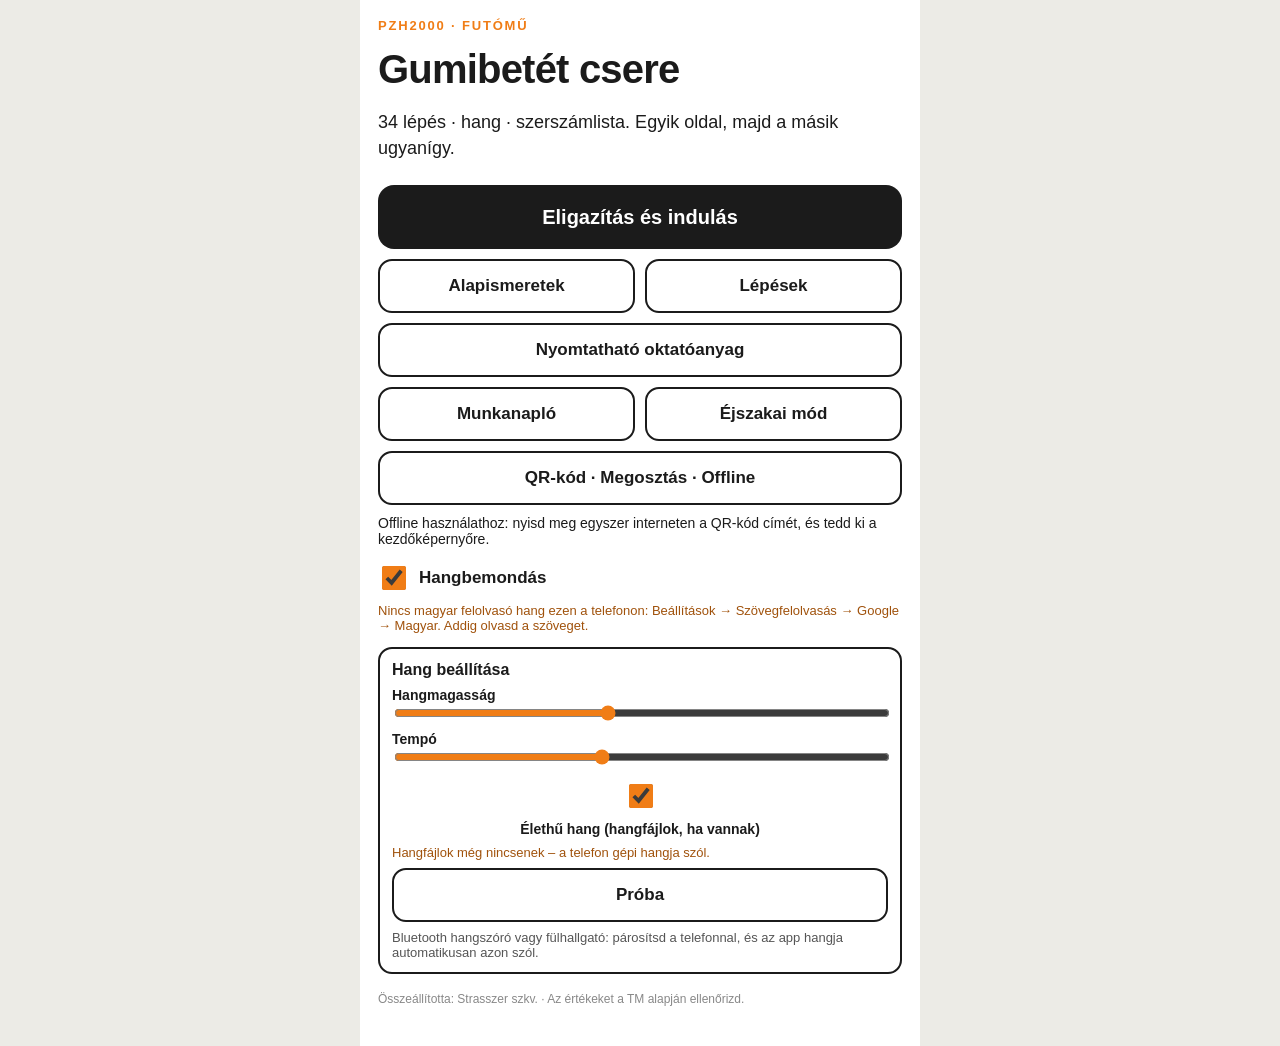
==== index.html @ d6da17c4 "Munkaeszközök: betétszámláló, szerszám-kipipálás, irányjelző, feszességmérő, munkanapló, BT gombok, " ====
<!DOCTYPE html>
<html lang="hu">
<head>
<meta charset="utf-8">
<meta name="viewport" content="width=device-width, initial-scale=1">
<meta name="theme-color" content="#1b1b1b">
<meta name="apple-mobile-web-app-capable" content="yes">
<link rel="manifest" href="manifest.webmanifest">
<link rel="icon" href="icons/icon.svg">
<link rel="apple-touch-icon" href="icons/icon-192.png">
<title>PzH2000 gumibetét csere</title>
<style>
*{box-sizing:border-box}
html,body{margin:0;background:#ecebe6;color:#1b1b1b;font-family:Inter,"Helvetica Neue",Arial,sans-serif;-webkit-tap-highlight-color:transparent}
button{font:inherit;cursor:pointer;color:inherit}
#app{max-width:560px;margin:0 auto;min-height:100vh;background:#fff}
.pic svg{display:block;width:100%;height:auto}
.kick{font-size:13px;font-weight:800;letter-spacing:.14em;text-transform:uppercase;color:#F07D16}
.ht{font-size:40px;line-height:1;font-weight:900;letter-spacing:-.02em;margin:6px 0 10px}
.lead{font-size:18px;line-height:1.45;margin:0 0 14px}
.home,.page{padding:18px 18px 28px;display:flex;flex-direction:column;gap:10px;position:relative}
.hero{background:#f4f3ef;border-radius:20px;padding:8px;margin-bottom:6px}
.cta{min-height:64px;border:0;border-radius:16px;background:#1b1b1b;color:#fff;font-size:20px;font-weight:800}
.sec{min-height:54px;border:2.5px solid #1b1b1b;border-radius:14px;background:#fff;font-size:17px;font-weight:800}
.two{display:grid;grid-template-columns:1fr 1fr;gap:10px}
.chk{display:flex;gap:10px;align-items:center;font-weight:700;font-size:17px;margin-top:6px}.chk input{width:24px;height:24px;accent-color:#F07D16}
.vmsg{font-size:13px;color:#a0520c}.foot{font-size:12px;color:#888;margin-top:8px}
.x{position:absolute;top:14px;right:14px;width:46px;height:46px;border-radius:50%;border:2.5px solid #1b1b1b;background:#fff;font-size:26px;font-weight:900;line-height:1}
.page h2{font-size:22px;font-weight:900;margin:18px 0 4px}
.page p{font-size:17px;line-height:1.45;margin:4px 0}
.card{background:#f4f3ef;border-radius:16px;padding:6px}
.nl{margin:6px 0;padding-left:0;list-style:none;counter-reset:n}.nl li{counter-increment:n;font-size:17px;font-weight:700;padding:5px 0 5px 40px;position:relative}.nl li:before{content:counter(n);position:absolute;left:0;top:2px;width:28px;height:28px;border-radius:50%;background:#F07D16;color:#fff;font-weight:900;display:flex;align-items:center;justify-content:center;border:2px solid #1b1b1b}
.bl{font-size:17px;line-height:1.5;padding-left:20px;margin:4px 0}
.route{position:relative;margin:6px 0 4px}
.route:before{content:"";position:absolute;left:19px;top:20px;bottom:20px;width:4px;background:repeating-linear-gradient(#1b1b1b 0 10px,transparent 10px 18px)}
.stop{display:grid;grid-template-columns:42px 110px 1fr;gap:10px;align-items:center;padding:8px 0;position:relative}
.dot{width:42px;height:42px;border-radius:50%;background:#F07D16;border:3px solid #1b1b1b;color:#fff;font-weight:900;font-size:20px;display:flex;align-items:center;justify-content:center;z-index:1}
.sp{background:#f4f3ef;border-radius:12px;padding:3px}
.st b{display:block;font-size:18px;font-weight:900}.st span{display:block;font-size:14px;line-height:1.3;color:#333}.st em{font-style:normal;font-size:12px;font-weight:800;color:#F07D16}
.warn{display:flex;gap:12px;align-items:flex-start;background:#fff5d6;border:3px solid #1b1b1b;border-radius:14px;padding:12px;font-size:17px;line-height:1.35;margin:8px 0}
.warn i{flex:none;font-style:normal;width:32px;height:28px;background:#FFD21F;clip-path:polygon(50% 0,100% 100%,0 100%);display:flex;align-items:flex-end;justify-content:center;font-weight:900;font-size:18px}
.step{display:flex;flex-direction:column;min-height:100vh}
.tl{display:flex;gap:4px;padding:10px 12px 0;cursor:pointer}
.ph{display:flex;flex-direction:column;align-items:center;gap:2px}
.pf{width:100%;height:10px;border-radius:5px;background:#e3e1da;position:relative;overflow:visible}
.pf i{display:block;height:100%;border-radius:5px;background:#1F8A3B}
.pf b{position:absolute;top:-4px;width:18px;height:18px;margin-left:-9px;border-radius:50%;background:#F07D16;border:3px solid #1b1b1b}
.ph span{font-size:11px;font-weight:800;color:#999}.ph.cur span{color:#F07D16}.ph.ok span{color:#1F8A3B}
.top{display:flex;align-items:center;gap:10px;padding:10px 12px 4px;position:relative}
.top .x{position:static;flex:none}
.no{flex:none;font-size:62px;font-weight:900;line-height:.9;letter-spacing:-.04em;min-width:56px}
.no.ok{color:#1F8A3B}
.tt{flex:1;min-width:0}.tt small{display:block;font-size:12px;font-weight:800;letter-spacing:.12em;text-transform:uppercase;color:#F07D16}.tt h1{margin:2px 0 0;font-size:24px;line-height:1.08;font-weight:900}
.vb{flex:none;width:46px;height:46px;border-radius:50%;border:2.5px solid #1b1b1b;background:#fff;font-size:20px}
.stage{margin:6px 10px;background:#f4f3ef;border-radius:20px;padding:6px}
.stage svg{max-height:52vh}
.tools{display:flex;gap:8px;padding:6px 12px;overflow-x:auto}
.tool{flex:none;width:92px;border:2px solid #1b1b1b;border-radius:12px;padding:4px;text-align:center;background:#fff}
.tool svg{display:block;width:100%;height:auto}.tool span{display:block;font-size:11px;font-weight:800;line-height:1.1;margin-top:2px}
.say{font-size:19px;line-height:1.4;font-weight:600;margin:8px 16px 14px}
.dock{position:sticky;bottom:0;margin-top:auto;display:grid;grid-template-columns:58px 1fr 58px;gap:8px;padding:10px 12px calc(12px + env(safe-area-inset-bottom));background:linear-gradient(rgba(255,255,255,0),#fff 22%)}
.dock .sm{height:64px;border-radius:16px;border:2.5px solid #1b1b1b;background:#fff;font-size:26px;font-weight:900}
.dock .big{height:64px;border:0;border-radius:16px;background:#1b1b1b;color:#fff;font-size:19px;font-weight:900}
.dock .big.is{background:#1F8A3B}
.li{display:flex;gap:12px;align-items:center;padding:12px 4px;border-bottom:1px solid #e3e1da;font-size:17px;font-weight:600;cursor:pointer}
.li b{width:34px;height:34px;flex:none;border-radius:50%;background:#f4f3ef;display:flex;align-items:center;justify-content:center;font-weight:900}
.li em{margin-left:auto;font-style:normal;color:#1F8A3B;font-weight:900;font-size:20px}
.ov{position:fixed;inset:0;display:flex;align-items:center;justify-content:center;background:rgba(255,255,255,.75);z-index:9;pointer-events:none}
.ov svg{width:180px;height:180px;animation:pop .4s ease-out}.ov path{stroke-dasharray:120;stroke-dashoffset:120;animation:dr .35s .12s forwards}
@keyframes pop{0%{transform:scale(.3);opacity:0}70%{transform:scale(1.1);opacity:1}100%{transform:scale(1)}}@keyframes dr{to{stroke-dashoffset:0}}

.stop{grid-template-columns:42px 1fr}
.lv{font-size:22px;line-height:1.45;font-weight:600;margin:14px 16px}
.tools{display:flex;flex-wrap:wrap;gap:8px;align-items:center;padding:4px 16px;font-size:16px}
.tools span{border:2px solid #1b1b1b;border-radius:20px;padding:5px 12px;font-weight:800;font-size:15px}
.warn{margin:10px 16px}

.step{height:100vh;height:100dvh;min-height:0;overflow:hidden}
.lvw{flex:1;min-height:0;overflow:hidden;padding:6px 18px 4px;display:flex;align-items:flex-start}
.lv{margin:0;font-size:30px;line-height:1.32;font-weight:700;letter-spacing:-.01em}
.lv span{transition:background .2s,color .2s;border-radius:6px;padding:0 2px}
.lv span.on{background:#FFE08A;color:#000;box-shadow:0 0 0 3px #FFE08A}
.lv span.past{color:#8a8a8a}
.step .warn{margin:6px 16px;font-size:15px;padding:8px 10px}
.step .tools{padding:4px 16px 2px}
.dock{position:static;background:#fff}

.vp{display:flex;flex-direction:column;gap:8px;border:2px solid #1b1b1b;border-radius:14px;padding:12px;margin-top:4px}.vp b{font-size:16px}.vp select{font:inherit;font-size:16px;padding:8px;border-radius:10px;border:2px solid #1b1b1b}.vp label{display:flex;flex-direction:column;font-size:14px;font-weight:700}.vp input[type=range]{width:100%;accent-color:#F07D16}

.pr{padding:18px 20px 30px;font-size:15px;line-height:1.45}
.pbar{display:grid;grid-template-columns:auto 1fr;gap:10px;margin-bottom:14px}.pbar .dl{grid-column:1/-1;display:flex;align-items:center;justify-content:center;text-decoration:none;color:#1b1b1b}.pbar .sec{padding:0 16px}
.ph1 h1{font-size:32px;font-weight:900;margin:4px 0}.ph1 p{color:#555;margin:0 0 6px}
.pr h2{font-size:20px;font-weight:900;border-bottom:3px solid #1b1b1b;padding-bottom:3px;margin:20px 0 8px}
.pr h3{font-size:16px;margin:0 0 2px}
.pr table{width:100%;border-collapse:collapse}.pr table{break-inside:avoid}.pr td,.pr th{border:1px solid #999;padding:5px 8px;text-align:left;vertical-align:top}.pr th{background:#f0efea}
.ps{display:grid;grid-template-columns:34px 1fr;gap:10px;padding:8px 0;border-bottom:1px solid #ddd;break-inside:avoid}
.pn{width:30px;height:30px;border-radius:50%;background:#1b1b1b;color:#fff;font-weight:900;display:flex;align-items:center;justify-content:center}
.ps p{margin:2px 0}.pt{font-size:14px}.pw{font-weight:700;color:#a0350c}.cb{font-size:13px;color:#555}
.sig td:first-child{width:45%;font-weight:700}.sig td{height:30px}
@media print{
 @page{size:A4;margin:14mm 12mm}
 html,body{background:#fff}#app{max-width:none}.noprint,.ov{display:none!important}
 .pr{padding:0;font-size:11pt}.ph1 h1{font-size:22pt}.pr h2{font-size:14pt;break-after:avoid}.phs{break-before:auto}
 .pn{-webkit-print-color-adjust:exact;print-color-adjust:exact}.pr th{-webkit-print-color-adjust:exact;print-color-adjust:exact}
}

.qrbox{width:min(78vw,320px);margin:6px auto;border:3px solid #1b1b1b;border-radius:18px;padding:10px;background:#fff}.qrbox svg{display:block;width:100%;height:auto}
.url{text-align:center;font-size:13px;color:#555;word-break:break-all;margin:0 0 8px}
.dl{display:flex;align-items:center;justify-content:center;text-decoration:none;color:#1b1b1b}
.hint{font-size:13px;color:#555;margin:0}.ost{font-size:14px}

.wg{margin:4px 14px 6px;border:2.5px solid #1b1b1b;border-radius:16px;padding:8px 10px;background:#fff}
.cl{display:flex;justify-content:space-between;align-items:center;gap:8px;font-size:15px}.cl span{font-size:15px;font-weight:800}.cl em{font-style:normal;font-size:30px;font-weight:900}
.cbar{height:10px;border-radius:5px;background:#e3e1da;margin:6px 0;overflow:hidden}.cbar i{display:block;height:100%;background:#1F8A3B;transition:width .2s}
.cbt{display:grid;grid-template-columns:70px 1fr;gap:8px}.cbt .sm{height:64px;border-radius:14px;border:2.5px solid #1b1b1b;background:#fff;font-size:20px;font-weight:900}
.plus{height:64px;border:0;border-radius:14px;background:#F07D16;color:#fff;font-size:30px;font-weight:900}.plus:active{transform:scale(.97)}
.mm{display:grid;grid-template-columns:repeat(7,1fr);gap:5px;margin-top:6px}.mm button{height:50px;border-radius:12px;border:2.5px solid #1b1b1b;background:#fff;font-size:20px;font-weight:900}.mm button.on{background:#1b1b1b;color:#fff}
.mr{margin-top:6px;font-size:17px;font-weight:900}.good{color:#1F8A3B}.bad{color:#D62A1E}
.tch{display:flex;flex-wrap:wrap;gap:6px;margin-top:6px;max-height:34vh;overflow:auto}.tch button{border:2px solid #1b1b1b;border-radius:18px;background:#fff;padding:6px 10px;font-size:14px;font-weight:800;text-align:left}.tch button.on{background:#1F8A3B;color:#fff;border-color:#1F8A3B}.tch small{font-weight:600;opacity:.75}
.dir .arrow{font-size:24px;font-weight:800;margin-top:4px}.dir .arrow b{font-size:30px;color:#F07D16}
.chip{border:2px solid #1b1b1b;border-radius:16px;background:#fff;padding:4px 10px;font-size:13px;font-weight:800}
.lg{border:2px solid #e3e1da;border-radius:12px;padding:10px;font-size:15px;line-height:1.45;margin:4px 0}
html.night body,html.night #app,html.night .dock{background:#0e0e0e;color:#f2f2f2}
html.night .sec,html.night .x,html.night .vb,html.night .dock .sm,html.night .wg,html.night .chip,html.night .tool,html.night .tch button,html.night .mm button,html.night .cbt .sm,html.night .qrbox{background:#1c1c1c;color:#f2f2f2;border-color:#f2f2f2}
html.night .cta,html.night .dock .big{background:#F07D16;color:#000}
html.night .warn{background:#2a2200;border-color:#FFD21F;color:#fff}
html.night .lv span.on{background:#F07D16;color:#000;box-shadow:0 0 0 3px #F07D16}html.night .lv span.past{color:#777}
html.night .mm button.on{background:#F07D16;color:#000}html.night .pf{background:#333}html.night .li b{background:#222}
html.night .dock{background:linear-gradient(rgba(14,14,14,0),#0e0e0e 22%)}
</style>
</head>
<body>
<div id="app"></div>
<script>
// ===== IZOMETRIKUS RAJZMOTOR =====
const INK='#1b1b1b',OR='#F07D16',RD='#D62A1E',GN='#1F8A3B',BL='#1F6FD1';
const PAL={
 steel:['#eef0f2','#cfd3d8','#b3b8bf'],
 dsteel:['#c4c8ce','#a3a8b0','#888e97'],
 rub:['#4d4d4d','#333','#262626'],
 olive:['#a7b07a','#878f5c','#6c7448'],
 hull:['#dfe2d6','#c4c8b6','#a9ae99'],
 hl:['#ffc27a','#f59a3c','#dc7a17'],
 wood:['#e3c08a','#cfa465','#b88c4f'],
 mud:['#9c8463','#7e6a4d','#66563e'],
 conc:['#f2f1ec','#dddbd2','#c8c5b9'],
 grn:['#8fd19e','#4fb36b','#2f8a4a'],
 red:['#ff9a92','#e5483c','#bf2d22']
};
let OX=0,OY=0,SC=1;
const pj=(x,y,z)=>[OX+(x-y)*0.866*SC,OY+((x+y)*0.5-z)*SC];
const f1=n=>Math.round(n*10)/10;
const pts=a=>a.map(p=>f1(p[0])+','+f1(p[1])).join(' ');
const poly=(a,fill,sw=2,st=INK,extra='')=>`<polygon points="${pts(a)}" fill="${fill}" stroke="${st}" stroke-width="${sw}" stroke-linejoin="round" ${extra}/>`;
const poly3=(a,fill,sw=2,extra='')=>poly(a.map(p=>pj(...p)),fill,sw,INK,extra);
const line3=(a,sw=2,c=INK,extra='')=>`<polyline points="${pts(a.map(p=>pj(...p)))}" fill="none" stroke="${c}" stroke-width="${sw}" stroke-linecap="round" stroke-linejoin="round" ${extra}/>`;
function box(x,y,z,w,d,h,pal='steel',sw=2){const c=PAL[pal]||pal;
 return poly3([[x+w,y,z],[x+w,y+d,z],[x+w,y+d,z+h],[x+w,y,z+h]],c[2],sw)+
  poly3([[x,y+d,z],[x+w,y+d,z],[x+w,y+d,z+h],[x,y+d,z+h]],c[1],sw)+
  poly3([[x,y,z+h],[x+w,y,z+h],[x+w,y+d,z+h],[x,y+d,z+h]],c[0],sw);}
function hull2(P){P=P.slice().sort((a,b)=>a[0]-b[0]||a[1]-b[1]);const cr=(o,a,b)=>(a[0]-o[0])*(b[1]-o[1])-(a[1]-o[1])*(b[0]-o[0]);const lo=[],up=[];
 for(const p of P){while(lo.length>=2&&cr(lo[lo.length-2],lo[lo.length-1],p)<=0)lo.pop();lo.push(p)}
 for(const p of P.reverse()){while(up.length>=2&&cr(up[up.length-2],up[up.length-1],p)<=0)up.pop();up.push(p)}
 return lo.slice(0,-1).concat(up.slice(0,-1));}
// henger: tengely 'x'|'y'|'z', c = alap középpont, len a tengely mentén (+ irány a látható vég)
function ring(ax,c,r,n,off=0){const o=[];for(let k=0;k<n;k++){const a=k*2*Math.PI/n+off,u=r*Math.cos(a),v=r*Math.sin(a);
 o.push(ax==='x'?[c[0],c[1]+u,c[2]+v]:ax==='y'?[c[0]+u,c[1],c[2]+v]:[c[0]+u,c[1]+v,c[2]])}return o;}
function cyl(ax,c,r,len,pal='steel',n=28,sw=2,off=0){const col=PAL[pal]||pal;const e=ax==='x'?[c[0]+len,c[1],c[2]]:ax==='y'?[c[0],c[1]+len,c[2]]:[c[0],c[1],c[2]+len];
 const a=ring(ax,c,r,n,off),b=ring(ax,e,r,n,off);const side=hull2(a.concat(b).map(p=>pj(...p)));
 return poly(side,col[1],sw)+poly3(b,col[0],sw);}
const hex=(ax,c,r,len,pal='dsteel')=>cyl(ax,c,r,len,pal,6,2,Math.PI/6);
// ív nyíl tetszőleges síkban (forgásirány)
function arc3(ax,c,r,a0,a1,col=OR,sw=5){const P=[];const n=24;for(let k=0;k<=n;k++){const a=a0+(a1-a0)*k/n,u=r*Math.cos(a),v=r*Math.sin(a);
 P.push(ax==='x'?[c[0],c[1]+u,c[2]+v]:ax==='y'?[c[0]+u,c[1],c[2]+v]:[c[0]+u,c[1]+v,c[2]])}
 const s=P.map(p=>pj(...p));return `<polyline points="${pts(s)}" fill="none" stroke="#fff" stroke-width="${sw+5}" stroke-linecap="round"/><polyline points="${pts(s)}" fill="none" stroke="${col}" stroke-width="${sw}" stroke-linecap="round" marker-end="url(#m_${col.slice(1)})"/>`;}
function arr3(a,b,col=OR,sw=6){const A=pj(...a),B=pj(...b);return `<line x1="${f1(A[0])}" y1="${f1(A[1])}" x2="${f1(B[0])}" y2="${f1(B[1])}" stroke="#fff" stroke-width="${sw+5}" stroke-linecap="round"/><line x1="${f1(A[0])}" y1="${f1(A[1])}" x2="${f1(B[0])}" y2="${f1(B[1])}" stroke="${col}" stroke-width="${sw}" stroke-linecap="round" marker-end="url(#m_${col.slice(1)})"/>`;}
// 2D segédek
const L2=(d,w=2.5,c=INK)=>`<path d="${d}" fill="none" stroke="${c}" stroke-width="${w}" stroke-linecap="round" stroke-linejoin="round"/>`;
const R2=(x,y,w,h,f='#fff',rx=4,sw=2.5)=>`<rect x="${x}" y="${y}" width="${w}" height="${h}" rx="${rx}" fill="${f}" stroke="${INK}" stroke-width="${sw}"/>`;
const C2=(x,y,r,f='#fff',sw=2.5)=>`<circle cx="${x}" cy="${y}" r="${r}" fill="${f}" stroke="${INK}" stroke-width="${sw}"/>`;
const TX=(x,y,t,s=15,a='middle',c=INK,w=800)=>`<text x="${x}" y="${y}" font-size="${s}" font-weight="${w}" text-anchor="${a}" fill="${c}" font-family="Inter,Helvetica Neue,Arial,sans-serif" paint-order="stroke" stroke="#fff" stroke-width="4" stroke-linejoin="round">${t}</text>`;
const A2=(x1,y1,x2,y2,col=OR,sw=6)=>`<line x1="${x1}" y1="${y1}" x2="${x2}" y2="${y2}" stroke="#fff" stroke-width="${sw+5}" stroke-linecap="round"/><line x1="${x1}" y1="${y1}" x2="${x2}" y2="${y2}" stroke="${col}" stroke-width="${sw}" stroke-linecap="round" marker-end="url(#m_${col.slice(1)})"/>`;
const G2=(tr,s)=>`<g transform="${tr}">${s}</g>`;
const tagN=(x,y,n,col=INK)=>C2(x,y,15,col,2)+`<text x="${x}" y="${y+6}" font-size="17" font-weight="900" text-anchor="middle" fill="#fff" font-family="Arial">${n}</text>`;
const callout=(x,y,tx,ty,t,s=14)=>L2(`M${x} ${y} L${tx} ${ty}`,1.6)+C2(x,y,3.5,INK,0)+TX(tx,ty+(ty<y?-6:16),t,s);
const OK2=(x,y,r=20)=>C2(x,y,r,GN,2.5)+L2(`M${x-r*.45} ${y} L${x-r*.1} ${y+r*.38} L${x+r*.5} ${y-r*.35}`,r/4.5,'#fff');
const NO2=(x,y,r=22)=>C2(x,y,r,RD,2.5)+L2(`M${x-r*.4} ${y-r*.4} L${x+r*.4} ${y+r*.4} M${x+r*.4} ${y-r*.4} L${x-r*.4} ${y+r*.4}`,r/4.5,'#fff');
const WARN2=(x,y,s=1)=>G2(`translate(${x} ${y}) scale(${s})`,`<path d="M0 -24 L24 18 L-24 18 Z" fill="#FFD21F" stroke="${INK}" stroke-width="3" stroke-linejoin="round"/><text x="0" y="13" font-size="24" font-weight="900" text-anchor="middle" font-family="Arial">!</text>`);
const ZONE=(cx,cy,rx,ry)=>`<ellipse cx="${cx}" cy="${cy}" rx="${rx}" ry="${ry}" fill="rgba(214,42,30,.10)" stroke="${RD}" stroke-width="2.5" stroke-dasharray="9 6"/>`;
const groundIso=(x0,y0,x1,y1,pal='conc')=>poly3([[x0,y0,0],[x1,y0,0],[x1,y1,0],[x0,y1,0]],PAL[pal][0],1.5);
const DEFS=`<defs>${[OR,RD,GN,BL,INK].map(c=>`<marker id="m_${c.slice(1)}" viewBox="0 0 10 10" refX="5" refY="5" markerWidth="3.2" markerHeight="3.2" orient="auto"><path d="M0 0 L10 5 L0 10 Z" fill="${c}"/></marker>`).join('')}</defs>`;
const SVG=(inner,vb='0 0 400 300')=>`<svg viewBox="${vb}" xmlns="http://www.w3.org/2000/svg">${DEFS}${inner}</svg>`;
function cam(ox,oy,sc=1){OX=ox;OY=oy;SC=sc;}

// ===== EMBER (egyszerű, barátságos figura, narancs kesztyű) =====
function man(x,y,s=1,pose='stand',flip=false){
 const P={stand:{b:[0,0],h:[0,-58],a:[[-14,-6],[14,-6]],f:[[-8,38],[8,38]]},
 signal:{b:[0,0],h:[0,-58],a:[[-30,-62],[30,-62]],f:[[-8,38],[8,38]]},
 point:{b:[0,0],h:[0,-58],a:[[-14,-6],[40,-36]],f:[[-8,38],[8,38]]},
 lift:{b:[6,8],h:[18,-40],a:[[26,22],[34,18]],f:[[-6,38],[20,38]],bend:1},
 push:{b:[4,0],h:[8,-56],a:[[40,-24],[40,-14]],f:[[-14,38],[12,38]]},
 hammer:{b:[0,0],h:[0,-58],a:[[22,-74],[18,-66]],f:[[-10,38],[10,38]]},
 hold:{b:[6,10],h:[14,-38],a:[[36,8],[30,16]],f:[[-6,38],[18,38]],bend:1},
 kneel:{b:[0,14],h:[6,-36],a:[[30,12],[26,18]],f:[[-14,38],[20,38]],bend:1}}[pose];
 const W='#ffffff',UN='#6f7a4a';
 const limb=(a,b,w,c)=>`<path d="M${a[0]} ${a[1]} L${b[0]} ${b[1]}" stroke="${INK}" stroke-width="${w+5}" stroke-linecap="round"/><path d="M${a[0]} ${a[1]} L${b[0]} ${b[1]}" stroke="${c}" stroke-width="${w}" stroke-linecap="round"/>`;
 const hip=[P.b[0],P.b[1]+4],sh=[ (P.h[0]+P.b[0])/2+(P.bend?6:0), P.h[1]+20];
 let g=P.f.map(f=>limb(hip,f,12,'#55603a')).join('')+P.f.map(f=>`<ellipse cx="${f[0]+3}" cy="${f[1]+3}" rx="9" ry="5" fill="${INK}"/>`).join('');
 g+=`<path d="M${sh[0]-15} ${sh[1]-4} Q${sh[0]} ${sh[1]-12} ${sh[0]+15} ${sh[1]-4} L${hip[0]+13} ${hip[1]} L${hip[0]-13} ${hip[1]} Z" fill="${UN}" stroke="${INK}" stroke-width="2.5" stroke-linejoin="round"/>`;
 g+=P.a.map(a=>limb(sh,a,9,UN)).join('');
 g+=`<circle cx="${P.h[0]}" cy="${P.h[1]}" r="13" fill="${W}" stroke="${INK}" stroke-width="2.5"/>`;
 g+=P.a.map(a=>`<circle cx="${a[0]}" cy="${a[1]}" r="7.5" fill="${OR}" stroke="${INK}" stroke-width="2.5"/>`).join('');
 return G2(`translate(${x} ${y}) scale(${flip?-s:s} ${s})`,g);
}

// ===== SZERSZÁMOK (2D ikon, tiszta vonal) =====
const TOOL={
 kesztyu:['Kesztyű',()=>`<path d="M-20 26 L-22 -6 Q-22 -12 -16 -12 L-16 -34 Q-16 -40 -11 -40 Q-6 -40 -6 -34 L-6 -42 Q-6 -48 -1 -48 Q4 -48 4 -42 L4 -38 Q4 -44 9 -44 Q14 -44 14 -38 L14 -30 Q14 -36 19 -36 Q24 -36 24 -30 L24 6 Q24 18 14 26 Z" fill="${OR}" stroke="${INK}" stroke-width="3" stroke-linejoin="round"/>`+R2(-22,22,40,14,'#d76510',3,3)],
 nagyk:['Nagy kalapács',()=>R2(-40,-4,62,9,'#d9b27c',4)+`<path d="M18 -18 L42 -18 L46 -12 L46 12 L42 18 L18 18 Z" fill="#9aa0a8" stroke="${INK}" stroke-width="3" stroke-linejoin="round"/>`],
 kisk:['Kis kalapács',()=>R2(-36,-3,54,7,'#d9b27c',3)+`<path d="M16 -11 L34 -11 L38 -6 L38 6 L34 11 L16 11 Z" fill="#9aa0a8" stroke="${INK}" stroke-width="3"/>`],
 csavarhuzo:['Csavarhúzó',()=>R2(-46,-8,32,16,'#2c2c2c',7)+R2(-40,-3,20,6,'#4fb36b',2,1.5)+L2('M-14 0 L34 0',5)+`<path d="M34 -3 L44 -2 L44 2 L34 3 Z" fill="#ccc" stroke="${INK}" stroke-width="2"/>`],
 beuto:['Beütőtüske',()=>`<path d="M-44 -7 L10 -7 L10 -4 L24 -4 L46 0 L24 4 L10 4 L10 7 L-44 7 Z" fill="#c4c8ce" stroke="${INK}" stroke-width="3" stroke-linejoin="round"/>`],
 pajszer:['Pajszer',()=>`<path d="M-44 4 L34 4 Q44 4 46 -8" fill="none" stroke="${INK}" stroke-width="11" stroke-linecap="round"/><path d="M-44 4 L34 4 Q44 4 46 -8" fill="none" stroke="#7d5a45" stroke-width="6" stroke-linecap="round"/>`],
 nyomatek:['Nyomatékkulcs',()=>C2(-36,0,12,'#b3b8bf')+R2(-26,-6,46,12,'#e3e5e8',6)+R2(20,-8,26,16,'#2c2c2c',6)+R2(-6,-4,12,8,'#4fb36b',1,1.5)+TX(4,26,'550 Nm',12)],
 racsnis:['Racsnis 32',()=>C2(-34,0,13,'#b3b8bf')+R2(-22,-6,66,12,'#e3e5e8',6)+TX(-34,28,'32',12)],
 osszehuzo:['Összehúzó',()=>`<path d="M-44 -10 A10 10 0 1 0 -44 10" fill="none" stroke="${INK}" stroke-width="5"/><path d="M44 -10 A10 10 0 1 1 44 10" fill="none" stroke="${INK}" stroke-width="5"/>`+R2(-40,-7,80,14,'#a7b07a',3)+L2('M-30 0 '+[...Array(12)].map((_,k)=>`L${-27+k*5} ${k%2?-4:4}`).join(' '),1.5)],
 porszivo:['Porszívó',()=>R2(-26,-26,40,50,'#a7b07a',12)+C2(-16,28,5)+C2(4,28,5)+L2('M14 -6 C34 -6 30 24 46 24',6)],
 kompresszor:['Kompresszor',()=>R2(-40,-4,70,26,'#a7b07a',13)+R2(-20,-26,32,22,'#555',3)+C2(-28,26,6)+L2('M30 6 C40 6 40 -14 48 -14',3,BL)],
 feszito:['Láncfeszítő',()=>R2(-44,-5,72,10,'#6f7a4a',5)+C2(34,0,13,'#c4c8ce')+`<polygon points="${[0,1,2,3,4,5].map(k=>`${34+7*Math.cos(k*Math.PI/3)},${7*Math.sin(k*Math.PI/3)}`).join(' ')}" fill="#fff" stroke="${INK}" stroke-width="2"/>`],
 kupak:['Kupaklazító',()=>R2(-40,-5,56,10,'#6f7a4a',5)+C2(26,0,14,'#c4c8ce')+C2(26,0,7,'#fff',2)],
 ek:['Fa ék',()=>`<path d="M-40 18 L40 18 L40 -14 Z" fill="#e3c08a" stroke="${INK}" stroke-width="3" stroke-linejoin="round"/>`],
 madzag:['Madzag + C-kapocs',()=>L2('M-40 -10 L40 -10',3,BL)+L2('M-40 -10 l0 18 l8 0 l0 10 l-12 0',4)+L2('M40 -10 l0 18 l-8 0 l0 10 l12 0',4)],
 idomszer:['Idomszer 6/8',()=>`<path d="M-40 -16 L-24 -16 L-24 -10 L-14 -10 L-14 -16 L14 -16 L14 -8 L24 -8 L24 -16 L40 -16 L40 16 L-40 16 Z" fill="#e3e5e8" stroke="${INK}" stroke-width="3"/>`+TX(-19,10,'6',12)+TX(19,10,'8',12)],
 drotkefe:['Drótkefe',()=>R2(-40,-14,72,12,'#d9b27c',5)+[...Array(11)].map((_,k)=>L2(`M${-34+k*6} -2 l0 12`,1.6,'#666')).join('')],
 benzin:['Benzin / hígító',()=>R2(-18,-24,36,46,'#e5483c',5)+R2(-6,-32,12,8,'#555',2)+TX(0,6,'B',16,'middle','#fff')]
};
const toolSVG=k=>`<svg viewBox="-55 -50 110 90" xmlns="http://www.w3.org/2000/svg">${TOOL[k][1]()}</svg>`;

// ===== ALKATRÉSZEK IZOMETRIKUSAN =====
// lánctag: szélesség x irányban (W), haladási irány y; z felfelé. pads: 'ok' | 'none' | 'old' | 'hl' | 'lift'
const W=150,PIT=50;
function link(x,y,z,o={}){const p=o.pads||'ok';let g='';
 const pin=(yy)=>cyl('x',[x-8,yy,z+8],6.5,W+16,'dsteel',18);
 g+=pin(y);
 g+=box(x,y-2,z,W,34,16,o.body||'steel');
 g+=poly3([[x+8,y+4,z+16],[x+W-8,y+4,z+16],[x+W-8,y+28,z+16],[x+8,y+28,z+16]],'#b9bdc4',1.2);
 const pad=(px,pal,lift=0)=>box(px,y+2,z+16+lift,58,28,12,pal);
 const nest=(px,muddy)=>poly3([[px,y+2,z+16],[px+58,y+2,z+16],[px+58,y+30,z+16],[px,y+30,z+16]],muddy?PAL.mud[1]:'#7d8188',1.5)+(muddy?[[12,8],[30,18],[44,10]].map(([a,b])=>poly3([[px+a,y+b,z+16.5],[px+a+8,y+b,z+16.5],[px+a+8,y+b+5,z+16.5],[px+a,y+b+5,z+16.5]],PAL.mud[2],1)).join(''):'')+line3([[px+8,y+15,z+16],[px+50,y+15,z+16]],1.2,'#555');
 const L=p==='none'||p==='mud'?nest(x+8,p==='mud'):pad(x+8,p==='old'?'rub':p==='hl'?'hl':'rub');
 const Rr=p==='none'||p==='mud'?nest(x+W-66,p==='mud'):pad(x+W-66,p==='hl'?'hl':'rub',p==='lift'?18:0);
 g+=L+Rr;
 g+=pin(y+PIT-16);
 return g;}
function endConn(x,y,z,pal='steel'){ // szélső összekötő a +x oldalon, y..y+PIT között
 return box(x,y-12,z-2,14,PIT+8,20,pal)+cyl('x',[x+14,y+(PIT-16)/2,z+8],7,5,'dsteel',6,2,Math.PI/6);}
function centerConn(x,y,z,pal='steel'){return box(x-12,y-10,z+14,24,PIT+4,10,pal)+hex('z',[x,y+(PIT-16)/2,z+24],8,8);}
function trackPiece(n,o={}){ // n tag sorban, y irányban
 let g='';for(let k=0;k<n;k++){const yy=k*PIT;g+=link(0,yy,0,{pads:(o.pads&&o.pads[k])||o.pad||'ok',body:o.body});
  if(k<n-1&&o.conn!==false){g+=centerConn(W/2,yy+PIT-16+0,0,o.hlC===k?'hl':'steel');}}
 if(o.endR!==false)for(let k=0;k<n-1;k++)g+=endConn(W+8,k*PIT+PIT-16-8,0,o.hlE===k?'hl':'steel');
 return g;}

// ===== JÁRMŰ IZOMETRIKUSAN (x = haladási irány előre) =====
function trackSide(y0,near){let g='';const L0=-20,L1=380;
 g+=box(L0,y0,4,L1-L0,40,52,'rub');
 if(near){for(let k=0;k<7;k++)g+=cyl('y',[30+k*44,y0+40,34],21,6,'dsteel',22)+cyl('y',[30+k*44,y0+46,34],7,2,'steel',12);
  g+=cyl('y',[-6,y0+40,40],20,6,'dsteel',22)+cyl('y',[362,y0+40,44],22,6,'olive',12);
  for(let k=0;k<26;k++){const xx=L0+8+k*15;g+=line3([[xx,y0+40,4],[xx,y0+40,10]],1.3,'#888')}}
 return g;}
function vehicle(o={}){let g='';
 g+=trackSide(-40,false);
 g+=box(-10,0,30,370,150,40,'hull');
 g+=poly3([[360,0,70],[400,0,40],[400,150,40],[360,150,70]],PAL.hull[0])+poly3([[360,150,30],[400,150,40],[360,150,70]],PAL.hull[1])+poly3([[360,150,30],[400,150,30],[400,150,40]],PAL.hull[1]);
 g+=box(-10,150,30,370,10,40,'olive');
 g+=box(10,10,70,200,130,62,'hull');
 g+=poly3([[210,10,132],[250,20,100],[250,130,100],[210,140,132]],PAL.hull[0])+poly3([[210,140,70],[250,130,70],[250,130,100],[210,140,132]],PAL.hull[1]);
 g+=box(40,20,132,40,40,14,'hull')+box(120,90,132,50,30,8,'hull');
 g+=cyl('x',[250,75,104],10,60,'hull',16)+cyl('x',[310,75,104],6.5,190,'hull',14)+cyl('x',[400,75,104],10,30,'hull',14)+box(500,64,95,24,22,18,'dsteel');
 for(let k=0;k<5;k++)g+=poly3([[20+k*38,140,82],[52+k*38,140,82],[52+k*38,140,118],[20+k*38,140,118]],PAL.hull[1],1.5);
 g+=trackSide(160,true);
 if(o.skirt)g+=poly3([[-10,200,90],[360,200,90],[360,240,96],[-10,240,96]],PAL.olive[0])+'';
 return g;}
const vehSVG=(ox,oy,sc,o)=>{cam(ox,oy,sc);return vehicle(o);};

// ===== FESZÍTŐ (hátsó feszítőgörgő + feszítő berendezés), izometrikusan =====
function tensioner(o={}){let g='';const hc=[70,0,80]; // görgő agy (x,z), y=0 a külső sík
 g+=poly3([[150,-60,60],[330,-60,60],[330,-60,170],[150,-60,170]],'#e7e9e2',1.5);
 // lánc az ív mögött
 const R0=62,TH=14;const tPts=[];
 const slack=o.slack?18:0;
 // felső ág
 for(let k=0;k<9;k++){const xx=hc[0]+k*30;g+=box(xx,-14,hc[2]+R0-2+(o.slack&&k>2?-(k-2)*1.2:0),28,44,TH,'rub',1.5);}
 // ív (hátsó félkör) szegmensek
 for(let k=1;k<12;k++){const a=Math.PI/2+k*Math.PI/12;const cx=hc[0]+(R0+7)*Math.cos(a),cz=hc[2]+(R0+7)*Math.sin(a);
  const t=[-Math.sin(a),Math.cos(a)],nn=[Math.cos(a),Math.sin(a)];const hw=9,ht=7;
  const c4=[[cx-t[0]*hw-nn[0]*ht,cz-t[1]*hw-nn[1]*ht],[cx+t[0]*hw-nn[0]*ht,cz+t[1]*hw-nn[1]*ht],[cx+t[0]*hw+nn[0]*ht,cz+t[1]*hw+nn[1]*ht],[cx-t[0]*hw+nn[0]*ht,cz-t[1]*hw+nn[1]*ht]];
  g+=poly3(c4.map(p=>[p[0],30,p[1]]),PAL.rub[1],1.5)+poly3([[c4[2][0],-14,c4[2][1]],[c4[3][0],-14,c4[3][1]],[c4[3][0],30,c4[3][1]],[c4[2][0],30,c4[2][1]]],PAL.rub[0],1.2);}
 // alsó ág
 for(let k=0;k<9;k++){const xx=hc[0]+k*30;g+=box(xx,-14,hc[2]-R0-TH+2-(o.slack?Math.min(k,5)*3:0),28,44,TH,'rub',1.5);}
 // görgő
 g+=cyl('y',[hc[0],-6,hc[2]],R0-4,30,'dsteel',36)+cyl('y',[hc[0],24,hc[2]],R0-16,3,'steel',36)+cyl('y',[hc[0],27,hc[2]],16,6,'dsteel',20);
 // kar a feszítőhöz
 g+=poly3([[hc[0],30,hc[2]+6],[hc[0]+90,30,hc[2]+40],[hc[0]+96,30,hc[2]+26],[hc[0]+4,30,hc[2]-8]],PAL.olive[1]);
 // feszítő berendezés (a test mellett, kicsit kint)
 const tx=hc[0]+96+(o.slack?-16:0),tz=hc[2]+34;
 g+=box(tx,0,tz-18,70,34,36,o.hlBody?'hl':'olive');
 g+=cyl('x',[tx+70,17,tz],10,40,o.hlScrew?'hl':'steel',20);
 for(let k=0;k<5;k++)g+=line3(ring('x',[tx+76+k*7,17,tz],10.5,10).concat([ring('x',[tx+76+k*7,17,tz],10.5,10)[0]]).slice(0,6),1.2,'#666');
 g+=hex('x',[tx+82,17,tz],14,12,o.hlScrew?'hl':'dsteel');
 const capX=o.capOff?tx+150:tx+110;
 if(o.capOff)g+=cyl('x',[tx+110,17,tz],9,6,'steel',16);
 g+=cyl('x',[capX,17,tz],13,24,o.hlCap?'hl':'olive',24);
 g+=box(tx+40,-60,tz-14,40,60,10,'olive');
 return {g,cap:[capX+24,17,tz],nut:[tx+94,17,tz],hub:[hc[0],30,hc[2]]};}

// ===== JELENETEK =====
const tool=(k,x,y,rot=0,s=1)=>G2(`translate(${x} ${y}) rotate(${rot}) scale(${s})`,TOOL[k][1]());
const at=(p)=>pj(...p);
const bubble=(x,y,t,w=120)=>`<path d="M${x-w/2} ${y-22} h${w} a8 8 0 0 1 8 8 v26 a8 8 0 0 1 -8 8 h-${w/2-12} l-12 14 l0 -14 h-${w/2} a8 8 0 0 1 -8 -8 v-26 a8 8 0 0 1 8 -8 Z" fill="#fff" stroke="${INK}" stroke-width="3" stroke-linejoin="round"/>`+TX(x,y+6,t,18);
const badge=(x,y,t,col=INK,fs=22)=>{const w=t.length*fs*0.62+24;return R2(x-w/2,y-fs,w,fs*1.6,col,8,2.5)+`<text x="${x}" y="${y+fs*0.32}" font-size="${fs}" font-weight="900" text-anchor="middle" fill="#fff" font-family="Arial">${t}</text>`};
function sprocket3(c,r){const P=[];for(let k=0;k<26;k++){const a=k*Math.PI/13,rr=k%2?r:r+10;P.push([c[0]+rr*Math.cos(a),c[1],c[2]+rr*Math.sin(a)])}
 const back=P.map(p=>[p[0],p[1]-20,p[2]]);return poly(hull2(P.concat(back).map(at)),PAL.dsteel[1],2)+poly3(P,PAL.steel[0],2)+cyl('y',[c[0],c[1],c[2]],r*0.45,4,'dsteel',24)+cyl('y',[c[0],c[1]+4,c[2]],10,4,'steel',12);}
function trackStrip(x0,x1,y,z=0,pal='rub'){let g='';for(let x=x1;x>=x0;x-=26)g+=box(x,y,z,24,90,10,pal,1.5);return g;}
function vehTop2D(x,y,s=1,rot=0){return G2(`translate(${x} ${y}) rotate(${rot}) scale(${s})`,R2(-40,-90,80,180,'#dfe2d6',6)+R2(-54,-92,14,184,'#333',3)+R2(40,-92,14,184,'#333',3)+R2(-32,-10,64,80,'#c4c8b6',6)+L2('M0 -10 L0 -140',8)+L2('M0 -10 L0 -140',4,'#dfe2d6')+R2(-7,-150,14,14,'#999',2));}

const S=[];
// 0 Biztonság
S[0]=()=>man(110,200,1.45,'stand')+man(240,200,1.45,'signal')+bubble(250,46,'VIGYÁZZ!',130)+L2('M30 262 L370 262',3)+G2('translate(340 150) scale(1.25)',TOOL.kesztyu[1]())+OK2(370,96,18)+TX(200,292,'KESZTYŰ · HANGOS FIGYELMEZTETÉS',15);
// 1 Terület
S[1]=()=>{const mini=(cx,cy,rot)=>{cam(0,0,0.2);return G2(`translate(${cx} ${cy}) rotate(${rot})`,vehicle())};
 return mini(30,170,0)+L2('M10 202 L120 202',4)+OK2(66,80,24)+TX(66,240,'VÍZSZINTES',15)+
 mini(150,176,-16)+L2('M140 214 L254 178',4)+NO2(200,80,24)+TX(200,240,'LEJTŐS',15)+
 mini(282,162,10)+L2('M272 200 Q288 180 304 200 Q318 214 332 192 Q346 162 362 194 Q374 208 390 198',4)+NO2(334,80,24)+TX(334,240,'GÖRÖNGYÖS',15)+
 L2('M134 60 L134 250 M266 60 L266 250',1.5,'#bbb')+TX(200,290,'BETON, VÍZSZINTES',17);};
// 2 Szerszámok
S[2]=()=>{const it=[['nagyk','2'],['kisk','2'],['csavarhuzo','6-8'],['beuto','2+'],['pajszer','2'],['osszehuzo','2'],['nyomatek','1'],['racsnis','2'],['feszito','1'],['kupak','1'],['porszivo','1'],['kompresszor','1']];
 return it.map(([k,q],i)=>{const x=55+(i%4)*97,y=48+Math.floor(i/4)*98;return R2(x-44,y-38,88,84,'#f6f6f4',10,1.5)+G2(`translate(${x} ${y-2}) scale(.72)`,TOOL[k][1]())+TX(x,y+36,TOOL[k][0],11)+C2(x+38,y-34,13,OR,2)+`<text x="${x+38}" y="${y-29}" font-size="${q.length>2?10:13}" font-weight="900" text-anchor="middle" fill="#fff" font-family="Arial">${q}</text>`}).join('');};
// 3 Jármű elhelyezése
S[3]=()=>{cam(150,120,0.5);let g=poly3([[-60,-150,0],[460,-150,0],[460,-40,0],[-60,-40,0]],'rgba(240,125,22,.18)',2,'stroke-dasharray="8 6"')+poly3([[-60,200,0],[460,200,0],[460,320,0],[-60,320,0]],'rgba(240,125,22,.18)',2,'stroke-dasharray="8 6"');
 g+=vehicle();const a=at([200,260,0]),b=at([200,-100,0]);g+=man(a[0],a[1]-40,0.75,'stand')+man(b[0],b[1]-40,0.75,'stand');g+=arr3([-80,75,0],[-80,75,0])+arr3([480,75,0],[600,75,0],INK,6);
 const t1=at([150,320,0]),t2=at([150,-150,0]);return g+TX(t1[0]-30,t1[1]+24,'SZABAD HELY',14)+TX(t2[0]+10,t2[1]-10,'SZABAD HELY',14)+TX(330,286,'ELŐRE ↘',14);};
// 4 Kézifék
S[4]=()=>R2(90,214,220,40,'#d9dccf',8)+`<path d="M170 232 L246 84" stroke="${INK}" stroke-width="20" stroke-linecap="round"/><path d="M170 232 L246 84" stroke="#b3b8bf" stroke-width="13" stroke-linecap="round"/>`+R2(226,52,46,46,'#2c2c2c',12)+C2(170,232,14,'#888')+NO2(300,90,40)+TX(200,292,'KÉZIFÉKET NE HÚZD BE!',19);
// 5 Zárókupak ki
S[5]=()=>{cam(60,210,0.74);const t=tensioner({hlCap:1});const c=at(t.cap);return t.g+arc3('x',[t.cap[0]+4,17,t.cap[2]],26,-0.3,4.4,RD,5)+G2(`translate(${c[0]+20} ${c[1]-44}) rotate(-60) scale(.9)`,TOOL.kupak[1]())+callout(c[0]-8,c[1]+10,c[0]-30,c[1]+70,'ZÁRÓKUPAK')+TX(200,24,'BALRA (LE) – KITEKERNI',17,'middle',RD);};
// 6 Feszítő összehúzása
S[6]=()=>{cam(60,210,0.74);const t=tensioner({capOff:1,slack:1,hlScrew:1});const n=at(t.nut),h=at(t.hub);return t.g+arc3('x',[t.nut[0],17,t.nut[2]],28,0.3,4.6,OR,5)+G2(`translate(${n[0]+10} ${n[1]-60}) rotate(-75) scale(.9)`,TOOL.feszito[1]())+A2(h[0]+30,h[1]-120,h[0]+90,h[1]-90,OR,7)+TX(h[0]+40,h[1]-140,'GÖRGŐ ELŐRE',14)+TX(200,292,'ÖSSZEHÚZNI VÉGÁLLÁSIG → LÁNC LAZA',16);};
// 7 Szélső összekötő csavarjai ki
S[7]=()=>{cam(150,80,1.0);const g=trackPiece(2,{hlE:0});const b=at([W+22,PIT-16+(PIT-16)/2-8,8]);return g+arc3('x',[W+26,PIT-16+(PIT-16)/2-8,8],22,0.2,4.5,RD,5)+G2(`translate(${b[0]+52} ${b[1]-6}) rotate(-20) scale(.85)`,TOOL.racsnis[1]())+callout(b[0]-6,b[1]+18,b[0]-40,b[1]+70,'SZÉLSŐ ÖSSZEKÖTŐ')+badge(70,40,'32')+TX(200,292,'KÍVÜL ÉS BELÜL IS',17);};
// 8 Szélső összekötő leütése
S[8]=()=>{cam(150,80,1.0);let g=trackPiece(2,{endR:false});g+=endConn(W+60,PIT-24,0,'hl');const a=at([W+14,PIT+10,8]),b=at([W+56,PIT+10,8]);
 return g+A2(a[0],a[1]+40,b[0]+30,b[1]+40,OR,7)+G2(`translate(${a[0]-6} ${a[1]-30}) rotate(30)`,TOOL.pajszer[1]())+G2(`translate(${a[0]-58} ${a[1]-70}) rotate(-35) scale(.9)`,TOOL.nagyk[1]())+man(60,250,0.75,'hold')+WARN2(40,46)+TX(200,292,'BELÜLRŐL KIFELÉ LEÜTNI',17);};
// 9 Középső összekötő csavarja ki
S[9]=()=>{cam(150,80,1.0);const g=trackPiece(2,{hlC:0,endR:false});const c=at([W/2,(PIT-16)/2+PIT-16,24]);return ZONE(c[0],c[1]+10,150,95)+g+arc3('z',[W/2,PIT-16+(PIT-16)/2,34],20,0,4.5,RD,5)+arr3([W/2,-20,10],[W/2,-80,10],RD,7)+arr3([W/2,2*PIT+10,10],[W/2,2*PIT+70,10],RD,7)+WARN2(40,46,1.1)+man(370,240,0.7,'stand')+OK2(386,150,13)+TX(200,292,'FESZÜLHET! SENKI NE ÁLLJON ITT',16,'middle',RD);};
// 10 Leállás előre
S[10]=()=>{cam(130,170,0.42);let g=trackStrip(-520,380,150,0);g+=vehicle();const a=at([460,75,0]),b=at([620,75,0]);return g+A2(a[0],a[1]-40,b[0],b[1]-40,OR,8)+TX(b[0]-30,b[1]-70,'ELŐRE, LASSAN',16)+man(60,200,0.75,'signal');};
// 11 1,5 t
S[11]=()=>{cam(40,150,0.62);let g='';for(let x=420;x>=-40;x-=26)g+=box(x,0,0,24,150,12,'rub',1.5);let m='';for(let k=0;k<5;k++){const p=at([20+k*92,150,0]);m+=man(p[0]+8,p[1]-40,0.8,'lift')}
 return g+m+badge(110,46,'1,5 t',INK,28)+badge(300,46,'15–18 fő',OR,20);};
// 12 Kiékelés
S[12]=()=>{cam(130,110,1.05);const w=(x)=>poly3([[x,-10,-24],[x+30,-10,-24],[x+30,40,-24],[x,40,-24]],PAL.wood[0])+poly3([[x,40,-24],[x+30,40,-24],[x+30,40,0],[x,40,-24]],PAL.wood[1]);
 return w(-10)+w(W-20)+link(0,0,0)+callout(at([-8,40,-12])[0],at([-8,40,-12])[1],60,250,'FA ÉK')+callout(at([W+5,40,-12])[0],at([W+5,40,-12])[1],330,250,'FA ÉK')+TX(200,30,'BETÉT FELÜL',18);};
// 13 Régi betét kiemelése
S[13]=()=>{cam(120,120,1.15);const g=link(0,0,0,{pads:'lift'});const gap=at([W-66,30,20]),o=at([W-8,14,38]);return g+G2(`translate(${gap[0]-36} ${gap[1]+12}) rotate(-28) scale(.8)`,TOOL.beuto[1]())+G2(`translate(${gap[0]-80} ${gap[1]+36}) rotate(-60) scale(.7)`,TOOL.kisk[1]())+
 arr3([W-40,16,60],[W+60,16,60],OR,7)+G2(`translate(${at([W-80,16,40])[0]-40} ${at([W-80,16,40])[1]-30}) rotate(25) scale(.8)`,TOOL.pajszer[1]())+callout(gap[0],gap[1],80,250,'TÜSKE A RÉSBE')+TX(300,40,'KI A SÍNBŐL',17);};
// 14 Fészek tisztítása
S[14]=()=>{cam(110,110,1.25);const g=link(0,0,0,{pads:'mud'});const n=at([40,16,16]);return g+G2(`translate(${n[0]+40} ${n[1]-40}) rotate(-55) scale(.9)`,TOOL.csavarhuzo[1]())+callout(at([10,4,16])[0],at([10,4,16])[1],60,40,'OLDALSÓ SÍN')+callout(at([40,20,16])[0],at([40,20,16])[1],120,250,'FÉSZEK ALJA')+callout(at([66,4,16])[0],at([66,4,16])[1],260,40,'KÖRMÖK')+TX(330,270,'ELLENŐRIZD!',16,'middle',RD);};
// 15 Porszívó + kompresszor
S[15]=()=>{cam(150,120,1.15);const g=link(0,0,0,{pads:'none'});const n=at([40,16,16]);return g+G2(`translate(60 230) scale(1.1)`,TOOL.porszivo[1]())+L2(`M110 254 C150 254 ${n[0]-20} ${n[1]+40} ${n[0]} ${n[1]+6}`,7)+G2('translate(330 230)',TOOL.kompresszor[1]())+L2(`M370 216 C370 160 ${n[0]+120} ${n[1]-20} ${n[0]+90} ${n[1]}`,3,BL)+[0,1,2].map(k=>L2(`M${n[0]+84-k*10} ${n[1]+4+k*6} l-16 6`,3,BL)).join('')+TX(200,30,'POR ÉS SÁR KI',18);};
// 16 Új betétek odakészítése
S[16]=()=>{cam(150,160,1.0);let g='';for(let r=0;r<3;r++)for(let c=2;c>=0;c--)for(let z=0;z<4;z++)g+=box(c*64,r*34,z*12,58,28,12,'rub',1.5);return g+badge(320,60,'190 db',OR,22)+TX(320,100,'oldalanként',15)+TX(320,124,'2,5 kg / db',15);};
// 17 Új betét behelyezése
S[17]=()=>{cam(110,140,1.2);const g=link(0,0,0,{pads:'ok'}).replace(box(W-66,2,16,58,28,12,'rub'),'');return link(0,0,0,{pads:'none'})+box(8,2,16,58,28,12,'rub')+box(W-66,2,56,58,28,12,'rub')+arr3([W-37,16,52],[W-37,16,32],OR,7)+TX(200,30,'A HELYÉRE ILLESZTVE',17);};
// 18 Beütés KLIKK
S[18]=()=>{cam(110,150,1.2);const g=link(0,0,0);const p=at([W-37,16,28]);return g+G2(`translate(${p[0]} ${p[1]-70}) rotate(90) scale(1.4)`,TOOL.nagyk[1]())+L2(`M${p[0]-40} ${p[1]-14} l-14 -10 M${p[0]+40} ${p[1]-14} l14 -10`,3)+bubble(320,60,'KLIKK!',110)+
 G2('translate(70 210)',C2(0,0,52,'#fff',3)+R2(-40,6,80,22,'#cfd3d8',2,2)+`<path d="M-10 6 L10 6 L4 -10 L-4 -10 Z" fill="#8a9099" stroke="${INK}" stroke-width="2"/>`+R2(-40,-26,80,16,'#333',3,2)+OK2(34,-34,12))+TX(70,282,'nyelv a horonyban',13);};
// 19 Betétek bent
S[19]=()=>{cam(150,70,0.95);return trackPiece(3)+OK2(330,60,26)+TX(330,110,'MIND KATTANT',15);};
// 20 Szélső 550 Nm
S[20]=()=>{cam(150,80,1.0);const g=trackPiece(2,{hlE:0});const b=at([W+22,PIT-16+(PIT-16)/2-8,8]);return g+arc3('x',[W+26,PIT-16+(PIT-16)/2-8,8],22,4.5,0.2,GN,5)+G2(`translate(${b[0]+58} ${b[1]-4}) rotate(-15) scale(.9)`,TOOL.nyomatek[1]())+badge(320,250,'550 Nm',INK,24)+badge(70,40,'32');};
// 21 Visszafordítás
S[21]=()=>{cam(60,130,0.75);const a=link(0,0,0);cam(250,130,0.75);const b=box(0,-2,0,W,34,16,'steel')+cyl('x',[-8,0,8],6.5,W+16,'dsteel',18)+cyl('x',[-8,PIT-16,8],6.5,W+16,'dsteel',18);
 return a+b+`<path d="M120 60 Q200 0 280 60" fill="none" stroke="${OR}" stroke-width="6" marker-end="url(#m_${OR.slice(1)})"/>`+TX(110,240,'BETÉT FELÜL',15)+TX(300,240,'BETÉT ALUL',15)+man(200,250,0.6,'lift');};
// 22 Középső 550 Nm
S[22]=()=>{cam(150,80,1.0);const g=trackPiece(2,{hlC:0});const c=at([W/2,PIT-16+(PIT-16)/2,34]);return g+arc3('z',[W/2,PIT-16+(PIT-16)/2,34],20,4.5,0,GN,5)+G2(`translate(${c[0]+10} ${c[1]-60}) rotate(-80) scale(.9)`,TOOL.nyomatek[1]())+badge(320,250,'550 Nm',INK,24);};
// 23 Visszaállás tolatva
S[23]=()=>{cam(170,170,0.42);let g=trackStrip(-300,600,150,0);g+=vehicle();const a=at([-60,75,0]),b=at([-220,75,0]);return g+A2(a[0],a[1]-40,b[0],b[1]-40,OR,8)+TX(b[0]+40,b[1]-70,'TOLATVA, LASSAN',16)+man(330,240,0.75,'signal');};
// 24 Csillagkerék
S[24]=()=>{cam(140,150,1.0);let g=sprocket3([0,0,60],56);for(let k=0;k<6;k++)g+=box(40+k*30,-16,-4-k*3,28,36,12,'rub',1.5);const p=at([120,0,10]);return g+G2(`translate(${p[0]+20} ${p[1]+20}) rotate(-40)`,TOOL.pajszer[1]())+arr3([140,10,30],[80,10,60],OR,7)+callout(at([0,0,120])[0],at([0,0,120])[1],80,30,'CSILLAGKERÉK')+man(330,250,0.75,'push');};
// 25 Összehúzó
S[25]=()=>{cam(150,70,0.95);let g=link(0,0,0)+link(0,PIT+40,0);const p1=at([W+12,PIT-16,8]),p2=at([W+12,PIT+40,8]);const c1=at([W/2,PIT-16,24]),c2=at([W/2,PIT+40,24]);
 const pull=(a,b)=>{const ang=Math.atan2(b[1]-a[1],b[0]-a[0])*180/Math.PI,len=Math.hypot(b[0]-a[0],b[1]-a[1]);return G2(`translate(${a[0]} ${a[1]}) rotate(${ang})`,R2(0,-8,len,16,'#a7b07a',3,2)+L2(`M8 0 ${[...Array(Math.floor(len/6))].map((_,k)=>`L${10+k*6} ${k%2?-5:5}`).join(' ')}`,1.4)+C2(0,0,9,'none',4)+C2(len,0,9,'none',4))};
 return g+pull(c1,c2)+pull(p1,p2)+tagN(c1[0]-30,(c1[1]+c2[1])/2,1,OR)+tagN(p1[0]+30,(p1[1]+p2[1])/2,2)+TX(200,286,'1. KÖZÉPSŐ → 2. SZÉLSŐK',17);};
// 26 Csavarok nyomatékra
S[26]=()=>{cam(150,70,0.95);return trackPiece(3,{hlC:0,hlE:0})+OK2(330,50,22)+badge(320,250,'550 Nm',INK,24)+badge(70,40,'32');};
// 27 Lánc visszafeszítése
S[27]=()=>{cam(60,210,0.74);const t=tensioner({capOff:1,hlScrew:1});const n=at(t.nut),h=at(t.hub);return t.g+arc3('x',[t.nut[0],17,t.nut[2]],28,4.6,0.3,GN,5)+G2(`translate(${n[0]+10} ${n[1]-60}) rotate(-75) scale(.9)`,TOOL.feszito[1]())+A2(h[0]+60,h[1]-90,h[0]+10,h[1]-120,GN,7)+TX(200,292,'FESZÍTÉS → LÁNC FESZES',17);};
// 28 Zárókupak vissza
S[28]=()=>{cam(60,210,0.74);const t=tensioner({hlCap:1});const c=at(t.cap);return t.g+arc3('x',[t.cap[0]+4,17,t.cap[2]],26,4.4,-0.3,GN,5)+G2(`translate(${c[0]+10} ${c[1]-56}) scale(.9)`,TOOL.kesztyu[1]())+TX(200,292,'KÉZZEL VISSZA – VÉDI A MENETET',16);};
// 29 Gyorsítás, satufék
S[29]=()=>{cam(120,190,0.42);const g=vehicle();return g+[0,1,2].map(k=>L2(`M${20+k*8} ${110+k*22} l-50 25`,4,'#999')).join('')+badge(100,40,'30–40 km/h',INK,20)+bubble(310,50,'SATUFÉK!',130);};
// 30 Kígyózás hátramenetben
S[30]=()=>vehTop2D(200,100,0.5,0)+`<path d="M200 150 C130 175 270 200 200 225 S130 255 200 280" fill="none" stroke="${OR}" stroke-width="6" stroke-dasharray="14 9" marker-end="url(#m_${OR.slice(1)})"/>`+`<path d="M340 40 L340 280" stroke="${INK}" stroke-width="2.5" marker-start="url(#m_1b1b1b)" marker-end="url(#m_1b1b1b)"/>`+TX(346,166,'~100 m',15,'start')+TX(70,200,'HÁTRA',17)+TX(70,224,'jobbra–balra',13);
// 31 Kigurítás üresben
S[31]=()=>{const p=(x,t,body)=>R2(x,30,118,220,'#f6f6f4',10,1.5)+TX(x+59,58,t,14)+body;
 return p(8,'1. ELŐRE',A2(30,150,100,150,OR,8))+p(141,'2. MEGÁLL',`<polygon points="${[...Array(8)].map((_,k)=>`${200+34*Math.cos(k*Math.PI/4+Math.PI/8)},${150+34*Math.sin(k*Math.PI/4+Math.PI/8)}`).join(' ')}" fill="${RD}" stroke="${INK}" stroke-width="3"/>`+TX(200,157,'STOP',14,'middle','#fff'))+
 p(274,'3. HÁTRA 1-ES',A2(366,120,300,120,OR,8)+R2(304,160,64,64,'#fff',8,3)+`<text x="336" y="207" font-size="38" font-weight="900" text-anchor="middle" font-family="Arial">N</text>`)+TX(200,290,'ÜRESBE → KIGURUL → LÁNC TEHERMENTES',14);};
// 32 Feszességmérés
S[32]=()=>{let g=C2(30,120,26,'#cfd3d8')+`<path d="M30 94 Q200 116 380 94" fill="none" stroke="${INK}" stroke-width="3"/>`;for(let k=0;k<13;k++){const x=40+k*27,tt=k/12,y=96+44*tt*(1-tt);g+=R2(x-9,y-7,18,14,k===6?OR:'#d9dccf',3,2)}
 g+=L2('M31 90 L381 90',2.5,BL)+L2('M31 90 l0 26 l10 0 l0 12 l-14 0',4)+L2('M381 90 l0 26 l-10 0 l0 12 l14 0',4)+TX(202,80,'7.',16)+TX(206,150,'13 külső összekötő',13);
 g+=G2('translate(270 220)',C2(0,0,62,'#fff',3)+R2(-50,8,100,50,'#d9dccf',4,2)+R2(-14,-8,28,16,'#b3b8bf',2,2)+L2('M-60 -34 L60 -34',3,BL)+`<path d="M30 -30 L30 -10" stroke="${INK}" stroke-width="2.5" marker-start="url(#m_1b1b1b)" marker-end="url(#m_1b1b1b)"/>`)+L2('M202 112 L240 166',1.5);
 return g+badge(100,230,'6–8 mm',GN,24)+TX(100,276,'6 alatt lazíts · 8 felett feszíts',12);};
// 33 Kész
S[33]=()=>{cam(80,210,0.4);return vehicle()+OK2(300,90,60)+TX(200,286,'EGYIK OLDAL KÉSZ – JÖHET A MÁSIK',16);};

// ===== ISMERTETŐ RAJZOK =====
const KN_LINK=()=>{cam(150,90,1.0);const g=trackPiece(2,{endR:true});const p=(a,n,tx,ty)=>{const q=at(a);return L2(`M${q[0]} ${q[1]} L${tx} ${ty}`,1.6)+tagN(tx,ty,n,OR)};
 return g+p([30,16,28],1,40,40)+p([W/2,PIT-8,26],2,200,24)+p([W+16,PIT-14,10],3,370,150)+p([60,PIT-16,8],4,60,250)+'';};
const KN_TENS=()=>{cam(60,210,0.74);const t=tensioner({});const p=(a,n,tx,ty)=>{const q=at(a);return L2(`M${q[0]} ${q[1]} L${tx} ${ty}`,1.6)+tagN(tx,ty,n,OR)};
 return t.g+p([t.cap[0]-10,17,t.cap[2]+10],1,370,60)+p([t.nut[0]-6,17,t.nut[2]+12],2,300,40)+p([t.nut[0]-50,17,t.nut[2]+16],3,220,40)+p([70,30,150],4,60,40);};

// ===== ALKALMAZÁS =====
const STEPS=[{"t": "Biztonság", "v": "Figyelem! Első a biztonság. Munkavédelmi kesztyű: kötelező. Parancsot röviden, egyértelműen adunk. Aki veszélyt lát, azonnal, hangosan jelez. Mindenki csak a saját feladatát hajtja végre.", "n": "Ismerd a biztonsági rendszabályokat. Tiszta, egyértelmű parancsok. Hangosan figyelmeztessétek egymást.", "w": "Munkavédelmi kesztyű KÖTELEZŐ!"}, {"t": "Terület kijelölése", "v": "Munkaterület kijelölése. Vízszintes betonplaccot választunk. Lejtőn tilos dolgozni: a jármű oldalra dőlhet. Göröngyös, púpos talajon a lánc nem fekszik fel rendesen. Terület rendben? Mehetünk tovább.", "n": "Vízszintes betonfelület. NEM jó: lejtős (oldaldőlés), göröngyös, púpos talaj.", "w": ""}, {"t": "Szerszámok előkészítése", "v": "Szerszámok előkészítése. Két nagy kalapács. Két kis kalapács. Hat-nyolc laposfejű csavarhúzó. Beütőtüske. Két pajszer. Két lánc-összehúzó. Nyomatékkulcs, harminckettes dugófejjel. Két racsnis kulcs. Láncfeszítő kulcs toldattal. Kupaklazító. Porszívó és kompresszor. Minden legyen kéznél, rendezetten.", "n": "Minél hatékonyabban elhelyezve, kéznél.", "w": ""}, {"t": "Jármű elhelyezése", "v": "Jármű elhelyezése. Mindkét oldalon maradjon hely a felnyitott oldalsó szoknyának. A segítőknek is kell hely a leállásnál és a visszaállásnál. Senki ne álljon a jármű útjában.", "n": "A felnyitott oldalsó szoknyák mindkét oldalon elférjenek. Maradjon hely a segítőknek leálláskor és visszavezetéskor.", "w": "Lassabb, kevés emberes módszer: a lánc a helyén marad, hátul egyesével kiütitek a betétet, és a géppel előregurulva haladtok végig."}, {"t": "Kéziféket NEM behúzni", "v": "Harcjárművezető! Állítsd meg a járművet. A kéziféket nem húzod be. Ok: amikor lazítjuk és oldjuk a láncot, a lánc tehermentesüljön, ne feszüljön.", "n": "A kéziféket NE húzd be: lazításkor és bontáskor a lánc így tehermentesül, nem feszül.", "w": ""}, {"t": "Zárókupak kitekerése", "v": "Lánc lazítása. Irány a jármű hátulja, a feszítő görgő. A feszítő berendezés végén van a zárókupak. Kupaklazítóval tekerd ki. A kupak normál menetes: jobbra szorít, balra lazít. Tekerd balra, hogy engedje a menetet. A kupak nem jön le, a helyén marad.", "n": "Kupak: jobbra szorít, balra lazít. Balra kitekerni, hogy engedje a menetet. A kupak a helyén marad, nem kell leszedni.", "w": ""}, {"t": "Feszítő összehúzása", "v": "Feszítő összehúzása. Láncfeszítő kulcs, toldattal. Figyelj, ez nem úgy működik, mint a kupak! Menetirány szerinti jobb oldalon: lefelé lazít. Bal oldalon: felfelé lazít. Tekerd végállásig. A görgő előre mozdul, a lánc meglazul.", "n": "Lazítás iránya (menetirány szerint): JOBB oldal → LEFELÉ, BAL oldal → FELFELÉ. Végállásig.", "w": "A feszítő iránya oldalanként ellentétes! Jobb oldalon lefelé, bal oldalon felfelé lazít."}, {"t": "Oldalsó összekötők csavarjai ki", "v": "Szélső összekötők csavarjai: ki. Harminckettes dugókulcs. Kívül és belül is. Ha a csavar beállt: kalapácsütés vagy csavarlazító. A menetet drótkefével tisztítsd.", "n": "Kívül és belül is. Ha szorul: kalapács vagy csavarlazító + drótkefe.", "w": ""}, {"t": "Külső összekötő leütése", "v": "Külső szélső összekötő leütése. Belülről kifelé. Egy ember tartja a rövid pajszert, a másik kalapáccsal üt. A pajszert tartó kesztyűben van. Figyelj a félreütésre!", "n": "Belülről kifelé, kalapács + rövid pajszer.", "w": "A pajszert tartó segítő kesztyűben legyen, vigyázzon a félreütésre!"}, {"t": "Középső összekötő csavarja ki", "v": "Figyelem! Ez a legveszélyesebb lépés. Középső összekötő csavarja: ki. Ez tartja még össze a két lánctagot. Nagy feszültség lehet rajta. Szétváláskor nagy erővel csapódhat. A közelben senki és semmi! Jelezzetek egymásnak!", "n": "Ez tartja még össze a két lánctagot, nagy lehet rajta a feszültség.", "w": "VESZÉLY! Elváláskor nagy energia szabadul fel. A hatósugárban ne álljon senki és semmi! Szóljatok egymásnak!"}, {"t": "Lánc nyitva: leállás előre", "v": "A lánc nyitva. Harcjárművezető: lassan, előremenetben, gördülj le a láncról. Egy ember irányít. Mindenki más: félre!", "n": "Előremenetben, LASSAN!", "w": ""}, {"t": "1,5 tonna! Lánc megfordítása", "v": "A kiterített lánc másfél tonna. Megfordítjuk, betétekkel felfelé. Kell hozzá: pajszerek és legalább tizenöt-tizennyolc fő. Csak vezényszóra, egyszerre emelünk. Vezényszó: Emelj!", "n": "Pajszerek + legalább 15–18 erős katona. Egy oldal: 95 lánctag + 190 betét × 2,5 kg.", "w": "A lánc 1,5 tonna! Csak megfelelő létszámmal, vezényszóra."}, {"t": "Lánctag fordítása, kiékelés", "v": "Lánctag fordítása. A gumibetét felül. Az aljat fával kiékeled, hogy ne billenjen át. Biztos? Csak akkor dolgozunk rajta.", "n": "Gumibetét felül. Fával kiékelni, hogy ne billenjen át!", "w": ""}, {"t": "Régi betét kiemelése", "v": "Régi betét kiemelése. A kis beütőtüskét beütöd a betét és a lánctag közötti résbe. A betét megemelkedik. Az ellenkező oldalról pajszerrel kitolod a sínből.", "n": "Beütőtüske a résbe → a betét megemelkedik → pajszerrel kitolni a sínből.", "w": ""}, {"t": "Fészek tisztítása csavarhúzóval", "v": "Fészek tisztítása. Csavarhúzóval dolgozol. Sorrend: oldalsó sín, fészek alja, hátulja, a kis körmök. Az új betét csak tiszta fészekben ül fel. Kenőanyag: tilos! Ellenőrizd!", "n": "Prioritás: oldalsó sín, fészek alja, hátulja, kis körmök. Teljes tisztaság, ELLENŐRIZD!", "w": "Tisztításhoz TILOS kenőanyag! A lánctalp nem lehet zsíros, olajos. Szennyeződés: benzin vagy hígító."}, {"t": "Porszívó és kompresszor", "v": "Porszívó. Utána sűrített levegő. A por és a sár teljesen kint legyen.", "n": "Porszívózás, utána sűrített levegő.", "w": ""}, {"t": "Új betétek odakészítése", "v": "Új betétek előkészítése. Oldalanként százkilencven darab, kilencvenöt tagos láncnál. Egy betét két és fél kilogramm. Rakd ki a munkahely mellé.", "n": "95 tagos lánc: 190 db / oldal (94 tagnál 188 db). Darabja 2,5 kg.", "w": ""}, {"t": "Új betét behelyezése", "v": "Új betét a helyére. Illeszd a fészekbe. Beütésre kész.", "n": "A helyére illesztve, beütésre előkészítve.", "w": ""}, {"t": "Beütés nagy kalapáccsal – KLIKK", "v": "Beütés! Nagy kalapáccsal. Figyelj a hangra! Ha kattan: jó. Ilyenkor a fém kiesésgátló nyelv a lánctag hornyába pattant. Nincs kattanás? Üss újra.", "n": "Akkor jó, ha KATTAN: a fém kiesésgátló nyelv a helyére pattan.", "w": ""}, {"t": "Betétek bent vannak", "v": "Betétek: bent. Szemrevételezés! Mind kattant, mind síkban ül. Ha igen: tovább.", "n": "Ellenőrizd szemmel, mindegyik kattant és síkban ül.", "w": ""}, {"t": "Külső összekötő csavarok: 550 Nm", "v": "Külső összekötő csavarok meghúzása. Nyomatékkulcs, harminckettes dugófej, ötszázötven newtonméter. A kulcs kattanásáig. Nem tovább.", "n": "Nyomatékkulcs, 32-es dugófej, 550 Nm.", "w": ""}, {"t": "Lánctag visszafordítása", "v": "Lánctag visszafordítása. Vezényszóra, egyszerre. Vezényszó: Emelj!", "n": "Vezényszóra, egyszerre.", "w": ""}, {"t": "Középső összekötő csavar: 550 Nm", "v": "Középső összekötő csavarja: meghúzni. Nyomatékkulccsal, ötszázötven newtonméterre.", "n": "550 Nm.", "w": ""}, {"t": "Visszaállás a láncra tolatva", "v": "Visszaállás a láncra. Harcjárművezető: tolatva, lassan. Egy ember irányít. Mindenki más: félre!", "n": "Tolatva, lassan, irányítóval.", "w": ""}, {"t": "Ráemelés a csillagkerékre", "v": "Ráemelés a csillagkerékre. Pajszerrel emeld a lánctagot a fogakra. Kesztyű marad, ujj a fogaktól távol!", "n": "Pajszerrel ráemelni a fogakra.", "w": ""}, {"t": "Lánc egyesítése összehúzóval", "v": "Lánc egyesítése. Lánc-összehúzóval húzd össze a két véget. Sorrend: először a középső összekötő. Utána a két szélső.", "n": "Sorrend: 1. középső összekötő, 2–3. a két szélső.", "w": ""}, {"t": "Csavarok nyomatékra", "v": "Csavarok nyomatékra. Középső és szélső összekötők: ötszázötven newtonméter. Mindegyik. Kihagyni tilos.", "n": "Középső és szélső összekötők: 550 Nm.", "w": ""}, {"t": "Lánc visszafeszítése", "v": "Lánc visszafeszítése. Láncfeszítő kulcs, toldattal. A feszítés iránya a lazítással ellentétes. Menetirány szerinti jobb oldalon: felfelé feszít. Bal oldalon: lefelé feszít. Tekerd, amíg a lánc feszes.", "n": "Feszítés iránya (menetirány szerint): JOBB oldal → FELFELÉ, BAL oldal → LEFELÉ.", "w": ""}, {"t": "Zárókupak visszatekerése", "v": "Zárókupak vissza. Tekerd jobbra: jobbra szorít. Kézzel is elég. Ne hagyd ki: ez védi a menetet a portól és a sártól.", "n": "Jobbra szorít. Kézzel is elég. A menetet védi a szennyeződéstől.", "w": ""}, {"t": "Gyorsítás, satufék", "v": "Menetpróba, első rész. Sík betonplacc. Gyorsítás harminc-negyven kilométer per órára. Utána: satufék! A pálya legyen szabad. Senki ne álljon a jármű útjában!", "n": "Sík betonplacc. Gyorsítás legalább 30–40 km/h-ra, majd SATUFÉK.", "w": "A pálya legyen szabad, senki ne álljon a jármű útjában!"}, {"t": "Hátramenet kígyózva", "v": "Menetpróba, második rész. Hátramenet. Kígyózva: jobbra, balra. Körülbelül száz méteren.", "n": "Hátramenetben jobbra–balra kormányozva, kb. 100 m.", "w": ""}, {"t": "Kigurítás üresben", "v": "Menetpróba, harmadik rész. Előre, egyenesen. Megállás. Hátramenet, egyes fokozatban. Váltó: üresbe. A jármű magától kigurul és megáll. A láncok tehermentesülnek.", "n": "Előre egyenesen → megállás → hátramenet 1-esben → váltó ÜRESBE, kigurulni hagyni, míg megáll. A láncok tehermentesülnek.", "w": ""}, {"t": "Feszességmérés", "v": "Feszességmérés. Betétcsere után: kötelező! A lövegcső gázelvezetőjének magasságában lévő láncvezető görgőtől hátrafelé számolj tizenhárom külső összekötőt. Rájuk a madzag, C-kapcsokkal. A hetedik összekötő csavarjának teteje és a madzag között mérsz, idomszerrel. Hat és nyolc milliméter között: megfelel. Hat alatt: lazítani. Nyolc felett: feszíteni.", "n": "Minden betétcsere után KÖTELEZŐ! 13 külső összekötő, madzag + C-kapcsok, mérés idomszerrel a 7.-nél. 6–8 mm megfelel. 6 alatt lazíts, 8 felett feszíts (kupak balra ki, feszítő oldal szerinti irányban, kupak jobbra vissza), és ismételd a menetet és a mérést.", "w": ""}, {"t": "Egyik oldal kész!", "v": "Egyik oldal: kész. Jó munka! A másik oldalon ugyanez, a zárókupak kitekerésétől. Figyelem: a másik oldalon a feszítő iránya fordított!", "n": "Másik oldal: ugyanez, a zárókupaktól (6. lépés). A feszítő iránya ott fordított!", "w": ""}];
const TL={0:['kesztyu'],5:['kupak'],6:['feszito'],7:['racsnis','kisk','drotkefe'],8:['nagyk','pajszer','kesztyu'],9:['racsnis'],11:['pajszer'],12:['ek','pajszer'],13:['beuto','kisk','pajszer'],14:['csavarhuzo','benzin'],15:['porszivo','kompresszor'],18:['nagyk'],20:['nyomatek'],21:['pajszer'],22:['nyomatek'],24:['pajszer'],25:['osszehuzo'],26:['nyomatek'],27:['feszito'],32:['madzag','idomszer']};
const PH=[{t:'Előkészítés',a:0,b:4,d:'Biztonság, terület, szerszámok, a jármű elhelyezése.',sc:0},{t:'Lánc lazítása, nyitása',a:5,b:10,d:'Zárókupak, feszítő összehúzása, összekötők bontása, leállás a láncról.',sc:6},{t:'Betétcsere',a:11,b:19,d:'Lánc megfordítása, régi betét ki, fészek tisztítása, új betét be.',sc:18},{t:'Visszaszerelés',a:20,b:26,d:'Nyomatékolás, visszafordítás, visszaállás, lánc egyesítése.',sc:25},{t:'Feszítés, ellenőrzés',a:27,b:33,d:'Feszítés, zárókupak vissza, menetpróba, feszességmérés.',sc:32}];
const phOf=k=>PH.findIndex(p=>k>=p.a&&k<=p.b);
let i=-1,voiceOn=true,hu=null,done=new Set();
try{done=new Set(JSON.parse(localStorage.getItem('pzh2done')||'[]'))}catch(e){}
const saveDone=()=>{try{localStorage.setItem('pzh2done',JSON.stringify([...done]));localStorage.setItem('pzh2step',i)}catch(e){}};
function pickVoice(){try{const v=speechSynthesis.getVoices();hu=bestVoice();const m=document.getElementById('vmsg');if(m)m.textContent=hu?'':'Nincs magyar felolvasó hang ezen a telefonon: Beállítások → Szövegfelolvasás → Google → Magyar. Addig olvasd a szöveget.'}catch(e){}}
if('speechSynthesis' in window){pickVoice();speechSynthesis.onvoiceschanged=pickVoice}
const split=t=>t.replace(/(\d)\./g,'$1\u2024').match(/[^.!?]+[.!?]+|[^.!?]+$/g).map(x=>x.trim().replace(/\u2024/g,'.')).filter(Boolean);
let spk=0;
const VX={"brief": "Üdvözlöm az állományt! A mai feladat a PzH kétezer lánc gumibetéteinek cseréje, mindkét oldalon. Oldalanként százkilencven gumibetét. Öt szakasz: előkészítés, a lánc lazítása és nyitása, betétcsere, visszaszerelés, végül feszítés és ellenőrzés. Kesztyű kötelező, figyeljetek egymásra.", "finish": "Egyik oldal kész. A másik oldalon ugyanez, a zárókupaktól kezdve. Figyelem: a feszítő iránya ott fordított!", "test": "Figyelem! Középső összekötő csavarja: ki. A közelben senki és semmi! Jelezzetek egymásnak!"};
const fnv=s=>{let h=0x811c9dc5;for(const c of s){h^=c.codePointAt(0);h=Math.imul(h,0x01000193)>>>0}return h.toString(16).padStart(8,'0')};
let AUD=null,curA=null;fetch('audio/manifest.json').then(r=>r.ok?r.json():null).then(j=>{AUD=j}).catch(()=>{});
let useFiles=true;try{useFiles=localStorage.getItem('pzh2files')!=='0'}catch(e){}
function hush(){spk++;try{speechSynthesis.cancel()}catch(e){}if(curA){try{curA.pause()}catch(e){}curA=null}}
function playFiles(key,n,spans,my,t,pre){let k=0;const mark=j=>{if(!spans)return;spans.forEach((e,x)=>{if(e){e.classList.toggle('on',x===j);e.classList.toggle('past',x<j)}})};
 const fb=()=>{curA=null;if(my===spk)ttsSpeak(t,spans,pre,k)};
 const next=()=>{if(my!==spk)return;if(k>=n){spans&&spans.forEach(e=>{if(e){e.classList.remove('on');e.classList.remove('past')}});return}const au=new Audio('audio/'+key+'-'+k+'.mp3');curA=au;mark(k);au.onended=()=>{k++;setTimeout(next,260)};au.onerror=fb;au.play().catch(fb)};next()}
function speak(t,spans,pre){if(!voiceOn)return;hush();const full=(pre?pre+' ':'')+t,key=fnv(full);
 if(useFiles&&AUD&&AUD[key]){playFiles(key,AUD[key],spans,spk,t,pre);return}ttsSpeak(t,spans,pre,0)}
function ttsSpeak(t,spans,pre,from){if(!('speechSynthesis' in window))return;try{speechSynthesis.cancel();const my=spk;const ss=split(t);if(pre)ss[0]=pre+' '+ss[0];
 ss.forEach((x,k)=>{if(k<(from||0))return;const u=new SpeechSynthesisUtterance(x);u.lang='hu-HU';if(hu)u.voice=hu;u.rate=VS.rate;u.pitch=VS.pitch;u.volume=1;
  u.onstart=()=>{if(my!==spk||!spans)return;spans.forEach((e,j)=>{if(e){e.classList.toggle('on',j===k);e.classList.toggle('past',j<k)}})};
  u.onend=()=>{if(my!==spk||!spans)return;if(k===ss.length-1)spans.forEach(e=>{if(e){e.classList.remove('on');e.classList.remove('past')}})};
  speechSynthesis.speak(u);if(k<ss.length-1){const p=new SpeechSynthesisUtterance(' ');p.lang='hu-HU';p.volume=0;p.rate=0.6;speechSynthesis.speak(p)}})}catch(e){}}
let VS={rate:0.97,pitch:0.78,name:''};try{Object.assign(VS,JSON.parse(localStorage.getItem('pzh2voice')||'{}'))}catch(e){}
const huVoices=()=>{try{return speechSynthesis.getVoices().filter(x=>/^hu/i.test(x.lang))}catch(e){return[]}};
function bestVoice(){const v=huVoices();if(VS.name){const f=v.find(x=>x.name===VS.name);if(f)return f}const rank=x=>(/natural|neural|online/i.test(x.name)?4:0)+(/tamás|tamas|male|férfi/i.test(x.name)?3:0)+(/google/i.test(x.name)?2:0)+(x.localService?0:1);v.sort((a,b)=>rank(b)-rank(a));return v[0]||null}
function voicePanel(){const v=huVoices();return `<div class="vp"><b>Hang beállítása</b>${v.length?`<select id="vsel">${v.map(x=>`<option ${hu&&x.name===hu.name?'selected':''}>${x.name}</option>`).join('')}</select>`:''}
<label>Hangmagasság <input type="range" id="vpi" min="0.5" max="1.2" step="0.05" value="${VS.pitch}"></label><label>Tempó <input type="range" id="vra" min="0.7" max="1.3" step="0.05" value="${VS.rate}"></label><label class="chk"><input type="checkbox" id="vfile" ${useFiles?'checked':''}> Élethű hang (hangfájlok, ha vannak)</label><div class="vmsg" id="vfs"></div><button class="sec" id="vtest">Próba</button><p class="hint">Bluetooth hangszóró vagy fülhallgató: párosítsd a telefonnal, és az app hangja automatikusan azon szól.</p></div>`}
function bindVoice(){const sv=()=>{try{localStorage.setItem('pzh2voice',JSON.stringify(VS))}catch(e){}};const s=$('vsel');if(s)s.onchange=e=>{VS.name=e.target.value;hu=bestVoice();sv()};
 $('vpi').oninput=e=>{VS.pitch=+e.target.value;sv()};$('vra').oninput=e=>{VS.rate=+e.target.value;sv()};const vf=$('vfile');if(vf)vf.onchange=e=>{useFiles=e.target.checked;try{localStorage.setItem('pzh2files',useFiles?'1':'0')}catch(x){}};const vfs=$('vfs');if(vfs)vfs.textContent=AUD&&Object.keys(AUD).filter(k=>k!=='_').length?'Élethű hangfájlok elérhetők.':'Hangfájlok még nincsenek – a telefon gépi hangja szól.';$('vtest').onclick=()=>{voiceOn=true;speak(VX.test)}}
function fitText(){const w=document.getElementById('lvw'),p=document.getElementById('lv');if(!w||!p)return;let lo=14,hi=40;while(hi-lo>1){const m=(lo+hi)>>1;p.style.fontSize=m+'px';if(p.scrollHeight<=w.clientHeight)lo=m;else hi=m}p.style.fontSize=lo+'px';w.style.overflowY=p.scrollHeight>w.clientHeight+2?'auto':'hidden'}
addEventListener('resize',fitText);
let ac=null;function beep(){try{ac=ac||new (window.AudioContext||window.webkitAudioContext)();[[523,0],[784,0.11]].forEach(([f,t])=>{const o=ac.createOscillator(),g=ac.createGain();o.frequency.value=f;g.gain.setValueAtTime(0.0001,ac.currentTime+t);g.gain.exponentialRampToValueAtTime(0.35,ac.currentTime+t+0.02);g.gain.exponentialRampToValueAtTime(0.0001,ac.currentTime+t+0.2);o.connect(g).connect(ac.destination);o.start(ac.currentTime+t);o.stop(ac.currentTime+t+0.22)})}catch(e){}try{navigator.vibrate&&navigator.vibrate(70)}catch(e){}}
const app=document.getElementById('app');
const $=id=>document.getElementById(id);
function fit(){document.querySelectorAll('.pic svg').forEach(sv=>{try{const b=sv.getBBox(),p=14;let w=b.width+p*2,h=b.height+p*2,x=b.x-p,y=b.y-p;const r=4/3;if(w/h<r){x-=(h*r-w)/2;w=h*r}else{y-=(w/r-h)/2;h=w/r}sv.setAttribute('viewBox',`${x} ${y} ${w} ${h}`)}catch(e){}})}
function timeline(cur){return `<div class="tl" id="tlb">${PH.map((p,k)=>{let n=0;for(let j=p.a;j<=p.b;j++)if(done.has(j))n++;const tot=p.b-p.a+1,c=k===phOf(cur)?'cur':n===tot?'ok':'';
 return `<div class="ph ${c}" style="flex:${tot}"><div class="pf"><i style="width:${n/tot*100}%"></i>${k===phOf(cur)?`<b style="left:${(cur-p.a+0.5)/tot*100}%"></b>`:''}</div><span>${k+1}</span></div>`}).join('')}</div>`}
function home(){i=-1;hush();let last=-1;try{last=+(localStorage.getItem('pzh2step')??-1)}catch(e){}
 app.innerHTML=`<div class="home"> <div class="kick">PzH2000 · futómű</div><h1 class="ht">Gumibetét csere</h1>
 <p class="lead">${STEPS.length} lépés · hang · szerszámlista. Egyik oldal, majd a másik ugyanígy.</p>
 <button class="cta" id="b1">Eligazítás és indulás</button>
 ${last>=0&&last<STEPS.length&&done.size?`<button class="sec" id="b2">Folytatás: ${last+1}. lépés · ${done.size} kész</button>`:''}
 <div class="two"><button class="sec" id="b3">Alapismeretek</button><button class="sec" id="b4">Lépések</button></div>
 <button class="sec" id="b5">Nyomtatható oktatóanyag</button>
 <div class="two"><button class="sec" id="b7">Munkanapló</button><button class="sec" id="b8">${document.documentElement.classList.contains('night')?'Nappali mód':'Éjszakai mód'}</button></div>
 <button class="sec" id="b6">QR-kód · Megosztás · Offline</button><div class="ost" id="ost0"></div>
 <label class="chk"><input type="checkbox" id="vc" ${voiceOn?'checked':''}> Hangbemondás</label><div class="vmsg" id="vmsg"></div>${voicePanel()}
 <p class="foot">Összeállította: Strasszer szkv. · Az értékeket a TM alapján ellenőrizd.</p></div>`;
 pickVoice();fit();
 $('b1').onclick=brief;const b2=$('b2');if(b2)b2.onclick=()=>go(last);$('b3').onclick=know;$('b4').onclick=list;$('b5').onclick=printView;$('b6').onclick=shareView;$('b7').onclick=logView;$('b8').onclick=()=>{setNight(!document.documentElement.classList.contains('night'));home()};offlineStatus($('ost0'));$('vc').onchange=e=>voiceOn=e.target.checked;bindVoice();}
function brief(){i=-1;
 app.innerHTML=`<div class="page"><button class="x" id="bk">‹</button><div class="kick">Eligazítás</div><h1 class="ht">Üdvözlöm az állományt!</h1>
 <p class="lead">Mai feladat: a <b>PzH2000 lánc gumibetéteinek cseréje</b> mindkét oldalon. Oldalanként <b>95 lánctag</b>, <b>190 betét</b> (2,5 kg/db).</p>
 <div class="route">${PH.map((p,k)=>`<div class="stop"><div class="dot">${k+1}</div><div class="st"><b>${p.t}</b><span>${p.d}</span><em>${p.a+1}–${p.b+1}. lépés</em></div></div>`).join('')}</div>
 <div class="warn"><i>!</i><div><b>Kesztyű kötelező.</b> Tiszta, egyértelmű parancsok. Hangosan szóljatok egymásnak. A lánc fordításához 15–18 fő kell.</div></div>
 <button class="cta" id="go">Indulás</button></div>`;
 fit();$('bk').onclick=home;$('go').onclick=()=>{done.clear();saveDone();WK.ki=0;WK.be=0;WK.mm=null;WK.start=Date.now();saveW();go(0)};window.scrollTo(0,0);
 speak(VX.brief);}
function know(){i=-1;
 app.innerHTML=`<div class="page"><button class="x" id="bk">‹</button><div class="kick">Alapismeretek</div><h1 class="ht">Lánctalp és feszítő</h1>
 <h2>A lánctalp tag</h2>
 <ol class="nl"><li>Gumibetét</li><li>Középső összekötő elem</li><li>Szélső összekötő elem (külső/belső)</li><li>Lánctalp összekötő rész – hosszanti furat, benne csapszeg</li><li>Téli fémbetét (télen a gumi helyett)</li></ol>
 <p>Oldalanként <b>95 tag</b> (+1 tartalék a páncéltesten), <b>190 gumibetét</b>, darabja <b>2,5 kg</b>. A betét védi az utat, csökkenti a kopást, a zajt és a rezonanciát.</p>
 <h2>Mikor kell cserélni?</h2><ul class="bl"><li>30%-nál nagyobb darab kitört a betétből</li><li>elérte a kopásjelzőt</li><li>ha a betétek több mint 30%-a rossz → <b>mind</b></li><li>együttes cserénél állj le a láncról: így az összekötők csavarjai is utánhúzhatók</li></ul>
 <div class="warn"><i>!</i><div><b>A lánctalp nem lehet zsíros, olajos!</b> Tisztításhoz tilos a kenőanyag – benzin vagy hígító. Inkább rozsdás, mint olajos.</div></div>
 <h2>A feszítő görgő pár</h2>
 <ol class="nl"><li>Zárókupak (porvédő)</li><li>Feszítő csavar</li><li>Feszítő berendezés</li><li>Feszítő görgő pár</li></ol>
 <p>Láncfeszességet ellenőrizni <b>minden 1. TK-nál</b> és hosszabb igénybevételnél (gyakorlat) <b>pár naponta</b>.</p><button class="cta" id="bk2">Vissza</button></div>`;
 fit();$('bk').onclick=home;$('bk2').onclick=home;window.scrollTo(0,0);}

const TOOLS_ALL=[['Munkavédelmi kesztyű','mindenkinek'],['Nagy kalapács (5 kg)','min. 2 db'],['Kis kalapács','2 db'],['Laposfejű csavarhúzó','6–8 db'],['Beütőtüske','min. 2 db'],['Pajszer','2 db'],['Lánc-összehúzó (csigamenetes)','2 db'],['Nyomatékkulcs + 32-es dugófej','1 db'],['Racsnis dugókulcs','2 db'],['Láncfeszítő/lazító kulcs toldattal','1 db'],['Kupaklazító kulcs','1 db'],['Drótkefe, csavarlazító','szükség szerint'],['Fa ék','2 db'],['Porszívó','min. 1 db'],['Kompresszor','1 db'],['Madzag + C-kapcsok, idomszer (6/8 mm)','1 klt'],['Új gumibetét','190 db/oldal (94 tagnál 188)']];
function printView(){i=-1;const d=new Date().toLocaleDateString('hu-HU');
 app.innerHTML=`<div class="pr"><div class="noprint pbar"><button class="sec" id="bk">‹ Vissza</button><button class="cta" id="pp">Nyomtatás / PDF mentés</button><a class="sec dl" href="docs/oktatoanyag.pdf" download="PzH2000-gumibetet-csere-oktatoanyag.pdf">Kész PDF letöltése (A4)</a></div>
 <header class="ph1"><div class="kick">Oktatóanyag · PzH2000 futómű</div><h1>Lánc gumibetét csere</h1><p>Teljes munkafolyamat, egy oldalra. A másik oldal a 6. lépéstől ugyanígy. · Összeállította: Strasszer szkv. · Nyomtatva: ${d}</p></header>
 <section><h2>Biztonsági alapelvek</h2><ol><li>A biztonsági rendszabályok ismerete.</li><li>Tiszta, egyértelmű parancsok.</li><li>Hangos jelzés, egymás figyelmeztetése.</li><li><b>Munkavédelmi kesztyű kötelező.</b></li></ol></section>
 <section><h2>Szerszámok és anyagok</h2><table><tr><th>Megnevezés</th><th>Mennyiség</th></tr>${TOOLS_ALL.map(t=>`<tr><td>${t[0]}</td><td>${t[1]}</td></tr>`).join('')}</table></section>
 <section><h2>Nyomatékok és fő adatok</h2><table><tr><th>Tétel</th><th>Érték</th></tr><tr><td>Szélső (külső/belső) összekötő csavar</td><td>32-es kulcs, 550 Nm</td></tr><tr><td>Középső összekötő csavar</td><td>550 Nm</td></tr><tr><td>Láncfeszítő kerék kerek csavarjai</td><td>30-as kulcs, 320 Nm</td></tr><tr><td>Lánctag / oldal</td><td>95 (+1 tartalék)</td></tr><tr><td>Gumibetét / oldal</td><td>190 db, 2,5 kg/db</td></tr><tr><td>Kiterített lánc tömege</td><td>kb. 1,5 t – 15–18 fő</td></tr><tr><td>Láncfeszesség</td><td>6–8 mm (7. összekötőnél)</td></tr><tr><td>Zárókupak</td><td>jobbra szorít, balra lazít</td></tr><tr><td>Feszítő lazítása (menetirány szerint)</td><td>jobb oldal: lefelé · bal oldal: felfelé</td></tr><tr><td>Feszítő feszítése</td><td>jobb oldal: felfelé · bal oldal: lefelé</td></tr></table></section>
 ${PH.map((p,k)=>`<section class="phs"><h2>${k+1}. szakasz – ${p.t}</h2>${STEPS.slice(p.a,p.b+1).map((s,j)=>{const n=p.a+j;return `<div class="ps"><div class="pn">${n+1}</div><div><h3>${s.t}</h3><p>${s.v}</p>${TL[n]?`<p class="pt"><b>Kell hozzá:</b> ${TL[n].map(x=>TOOL[x][0]).join(', ')}</p>`:''}${s.w?`<p class="pw">⚠ ${s.w}</p>`:''}<span class="cb">☐ kész</span></div></div>`}).join('')}</section>`).join('')}
 <section><h2>Alapismeretek</h2><h3>A lánctalp tag</h3><ol><li>Gumibetét</li><li>Középső összekötő elem</li><li>Szélső összekötő elem (külső/belső)</li><li>Lánctalp összekötő rész – hosszanti furat, benne csapszeg</li><li>Téli fémbetét</li></ol>
 <h3>Cserekritériumok</h3><ul><li>30%-nál nagyobb kitörés a betéten → csere.</li><li>Kopásjelző elérése → csere.</li><li>Ha a betétek több mint 30%-a rossz → az összes cseréje.</li><li>Együttes cserénél leállás a láncról – így az összekötők csavarjai is utánhúzhatók.</li></ul>
 <p class="pw">⚠ A lánctalp nem lehet zsíros, olajos! Tisztítás benzinnel vagy hígítóval – kenőanyag tilos.</p>
 <h3>A feszítő görgő pár</h3><ol><li>Zárókupak (porvédő kupak)</li><li>Feszítő csavar</li><li>Feszítő berendezés</li><li>Feszítő görgő pár</li></ol><p>Láncfeszesség-ellenőrzés: minden 1. TK-nál, hosszabb igénybevételnél (gyakorlat) pár naponta.</p></section>
 <section class="sig"><h2>Végrehajtás</h2><table><tr><td>Jármű:</td><td></td></tr><tr><td>Dátum:</td><td></td></tr><tr><td>Oldal:</td><td>☐ bal &nbsp; ☐ jobb</td></tr><tr><td>Cserélt betétek száma:</td><td></td></tr><tr><td>Mért feszesség (mm):</td><td></td></tr><tr><td>Végrehajtotta:</td><td></td></tr><tr><td>Ellenőrizte:</td><td></td></tr></table></section>
 ${LOG.length?`<section><h2>Munkanapló</h2><table><tr><th>Dátum</th><th>Oldal</th><th>Ki/Be</th><th>mm</th><th>perc</th></tr>${LOG.map(r=>`<tr><td>${r.d}</td><td>${r.side}</td><td>${r.ki}/${r.be}</td><td>${r.mm??'–'}</td><td>${r.min}</td></tr>`).join('')}</table></section>`:''}
 <p class="foot">Oktatási segédanyag. Az értékeket és eljárásokat a hatályos TM alapján ellenőrizd.</p></div>`;
 $('bk').onclick=home;$('pp').onclick=()=>{try{window.print()}catch(e){}};window.scrollTo(0,0);}

const QR=`<svg xmlns="http://www.w3.org/2000/svg" viewBox="0 0 41 41" shape-rendering="crispEdges"><rect width="41" height="41" fill="#fff"/><path d="M4 4h1v1h-1zM5 4h1v1h-1zM6 4h1v1h-1zM7 4h1v1h-1zM8 4h1v1h-1zM9 4h1v1h-1zM10 4h1v1h-1zM13 4h1v1h-1zM16 4h1v1h-1zM17 4h1v1h-1zM20 4h1v1h-1zM23 4h1v1h-1zM24 4h1v1h-1zM26 4h1v1h-1zM27 4h1v1h-1zM30 4h1v1h-1zM31 4h1v1h-1zM32 4h1v1h-1zM33 4h1v1h-1zM34 4h1v1h-1zM35 4h1v1h-1zM36 4h1v1h-1zM4 5h1v1h-1zM10 5h1v1h-1zM14 5h1v1h-1zM15 5h1v1h-1zM16 5h1v1h-1zM17 5h1v1h-1zM18 5h1v1h-1zM19 5h1v1h-1zM20 5h1v1h-1zM21 5h1v1h-1zM22 5h1v1h-1zM25 5h1v1h-1zM26 5h1v1h-1zM28 5h1v1h-1zM30 5h1v1h-1zM36 5h1v1h-1zM4 6h1v1h-1zM6 6h1v1h-1zM7 6h1v1h-1zM8 6h1v1h-1zM10 6h1v1h-1zM12 6h1v1h-1zM13 6h1v1h-1zM14 6h1v1h-1zM15 6h1v1h-1zM16 6h1v1h-1zM17 6h1v1h-1zM19 6h1v1h-1zM20 6h1v1h-1zM25 6h1v1h-1zM26 6h1v1h-1zM30 6h1v1h-1zM32 6h1v1h-1zM33 6h1v1h-1zM34 6h1v1h-1zM36 6h1v1h-1zM4 7h1v1h-1zM6 7h1v1h-1zM7 7h1v1h-1zM8 7h1v1h-1zM10 7h1v1h-1zM12 7h1v1h-1zM14 7h1v1h-1zM18 7h1v1h-1zM19 7h1v1h-1zM20 7h1v1h-1zM21 7h1v1h-1zM23 7h1v1h-1zM26 7h1v1h-1zM28 7h1v1h-1zM30 7h1v1h-1zM32 7h1v1h-1zM33 7h1v1h-1zM34 7h1v1h-1zM36 7h1v1h-1zM4 8h1v1h-1zM6 8h1v1h-1zM7 8h1v1h-1zM8 8h1v1h-1zM10 8h1v1h-1zM12 8h1v1h-1zM13 8h1v1h-1zM14 8h1v1h-1zM15 8h1v1h-1zM16 8h1v1h-1zM19 8h1v1h-1zM23 8h1v1h-1zM24 8h1v1h-1zM25 8h1v1h-1zM27 8h1v1h-1zM30 8h1v1h-1zM32 8h1v1h-1zM33 8h1v1h-1zM34 8h1v1h-1zM36 8h1v1h-1zM4 9h1v1h-1zM10 9h1v1h-1zM12 9h1v1h-1zM13 9h1v1h-1zM14 9h1v1h-1zM17 9h1v1h-1zM19 9h1v1h-1zM20 9h1v1h-1zM24 9h1v1h-1zM25 9h1v1h-1zM26 9h1v1h-1zM30 9h1v1h-1zM36 9h1v1h-1zM4 10h1v1h-1zM5 10h1v1h-1zM6 10h1v1h-1zM7 10h1v1h-1zM8 10h1v1h-1zM9 10h1v1h-1zM10 10h1v1h-1zM12 10h1v1h-1zM14 10h1v1h-1zM16 10h1v1h-1zM18 10h1v1h-1zM20 10h1v1h-1zM22 10h1v1h-1zM24 10h1v1h-1zM26 10h1v1h-1zM28 10h1v1h-1zM30 10h1v1h-1zM31 10h1v1h-1zM32 10h1v1h-1zM33 10h1v1h-1zM34 10h1v1h-1zM35 10h1v1h-1zM36 10h1v1h-1zM12 11h1v1h-1zM19 11h1v1h-1zM24 11h1v1h-1zM25 11h1v1h-1zM4 12h1v1h-1zM6 12h1v1h-1zM7 12h1v1h-1zM8 12h1v1h-1zM9 12h1v1h-1zM10 12h1v1h-1zM13 12h1v1h-1zM14 12h1v1h-1zM16 12h1v1h-1zM17 12h1v1h-1zM19 12h1v1h-1zM20 12h1v1h-1zM21 12h1v1h-1zM23 12h1v1h-1zM26 12h1v1h-1zM30 12h1v1h-1zM31 12h1v1h-1zM32 12h1v1h-1zM33 12h1v1h-1zM34 12h1v1h-1zM4 13h1v1h-1zM6 13h1v1h-1zM7 13h1v1h-1zM8 13h1v1h-1zM9 13h1v1h-1zM11 13h1v1h-1zM13 13h1v1h-1zM16 13h1v1h-1zM20 13h1v1h-1zM22 13h1v1h-1zM23 13h1v1h-1zM24 13h1v1h-1zM27 13h1v1h-1zM30 13h1v1h-1zM31 13h1v1h-1zM33 13h1v1h-1zM34 13h1v1h-1zM36 13h1v1h-1zM7 14h1v1h-1zM8 14h1v1h-1zM10 14h1v1h-1zM12 14h1v1h-1zM14 14h1v1h-1zM16 14h1v1h-1zM19 14h1v1h-1zM21 14h1v1h-1zM22 14h1v1h-1zM24 14h1v1h-1zM25 14h1v1h-1zM32 14h1v1h-1zM34 14h1v1h-1zM4 15h1v1h-1zM5 15h1v1h-1zM9 15h1v1h-1zM11 15h1v1h-1zM12 15h1v1h-1zM13 15h1v1h-1zM14 15h1v1h-1zM18 15h1v1h-1zM19 15h1v1h-1zM24 15h1v1h-1zM25 15h1v1h-1zM26 15h1v1h-1zM28 15h1v1h-1zM32 15h1v1h-1zM33 15h1v1h-1zM34 15h1v1h-1zM35 15h1v1h-1zM36 15h1v1h-1zM4 16h1v1h-1zM8 16h1v1h-1zM10 16h1v1h-1zM11 16h1v1h-1zM12 16h1v1h-1zM13 16h1v1h-1zM14 16h1v1h-1zM21 16h1v1h-1zM23 16h1v1h-1zM26 16h1v1h-1zM32 16h1v1h-1zM33 16h1v1h-1zM35 16h1v1h-1zM36 16h1v1h-1zM4 17h1v1h-1zM5 17h1v1h-1zM6 17h1v1h-1zM15 17h1v1h-1zM16 17h1v1h-1zM17 17h1v1h-1zM18 17h1v1h-1zM19 17h1v1h-1zM20 17h1v1h-1zM22 17h1v1h-1zM23 17h1v1h-1zM27 17h1v1h-1zM29 17h1v1h-1zM30 17h1v1h-1zM31 17h1v1h-1zM33 17h1v1h-1zM35 17h1v1h-1zM36 17h1v1h-1zM5 18h1v1h-1zM7 18h1v1h-1zM9 18h1v1h-1zM10 18h1v1h-1zM11 18h1v1h-1zM12 18h1v1h-1zM13 18h1v1h-1zM17 18h1v1h-1zM25 18h1v1h-1zM29 18h1v1h-1zM30 18h1v1h-1zM31 18h1v1h-1zM32 18h1v1h-1zM33 18h1v1h-1zM35 18h1v1h-1zM5 19h1v1h-1zM6 19h1v1h-1zM7 19h1v1h-1zM8 19h1v1h-1zM9 19h1v1h-1zM11 19h1v1h-1zM12 19h1v1h-1zM20 19h1v1h-1zM24 19h1v1h-1zM25 19h1v1h-1zM26 19h1v1h-1zM27 19h1v1h-1zM29 19h1v1h-1zM30 19h1v1h-1zM31 19h1v1h-1zM33 19h1v1h-1zM34 19h1v1h-1zM6 20h1v1h-1zM10 20h1v1h-1zM13 20h1v1h-1zM18 20h1v1h-1zM21 20h1v1h-1zM22 20h1v1h-1zM26 20h1v1h-1zM28 20h1v1h-1zM29 20h1v1h-1zM31 20h1v1h-1zM32 20h1v1h-1zM33 20h1v1h-1zM34 20h1v1h-1zM36 20h1v1h-1zM5 21h1v1h-1zM8 21h1v1h-1zM16 21h1v1h-1zM17 21h1v1h-1zM18 21h1v1h-1zM20 21h1v1h-1zM22 21h1v1h-1zM23 21h1v1h-1zM25 21h1v1h-1zM27 21h1v1h-1zM29 21h1v1h-1zM30 21h1v1h-1zM31 21h1v1h-1zM33 21h1v1h-1zM34 21h1v1h-1zM36 21h1v1h-1zM5 22h1v1h-1zM6 22h1v1h-1zM9 22h1v1h-1zM10 22h1v1h-1zM12 22h1v1h-1zM13 22h1v1h-1zM14 22h1v1h-1zM15 22h1v1h-1zM16 22h1v1h-1zM19 22h1v1h-1zM28 22h1v1h-1zM31 22h1v1h-1zM32 22h1v1h-1zM34 22h1v1h-1zM35 22h1v1h-1zM5 23h1v1h-1zM7 23h1v1h-1zM11 23h1v1h-1zM12 23h1v1h-1zM13 23h1v1h-1zM14 23h1v1h-1zM16 23h1v1h-1zM17 23h1v1h-1zM18 23h1v1h-1zM19 23h1v1h-1zM20 23h1v1h-1zM25 23h1v1h-1zM27 23h1v1h-1zM28 23h1v1h-1zM31 23h1v1h-1zM32 23h1v1h-1zM33 23h1v1h-1zM34 23h1v1h-1zM35 23h1v1h-1zM4 24h1v1h-1zM5 24h1v1h-1zM7 24h1v1h-1zM8 24h1v1h-1zM9 24h1v1h-1zM10 24h1v1h-1zM12 24h1v1h-1zM15 24h1v1h-1zM18 24h1v1h-1zM19 24h1v1h-1zM21 24h1v1h-1zM24 24h1v1h-1zM26 24h1v1h-1zM28 24h1v1h-1zM32 24h1v1h-1zM33 24h1v1h-1zM36 24h1v1h-1zM4 25h1v1h-1zM7 25h1v1h-1zM8 25h1v1h-1zM9 25h1v1h-1zM11 25h1v1h-1zM13 25h1v1h-1zM14 25h1v1h-1zM19 25h1v1h-1zM21 25h1v1h-1zM23 25h1v1h-1zM24 25h1v1h-1zM27 25h1v1h-1zM29 25h1v1h-1zM30 25h1v1h-1zM31 25h1v1h-1zM34 25h1v1h-1zM36 25h1v1h-1zM4 26h1v1h-1zM6 26h1v1h-1zM7 26h1v1h-1zM9 26h1v1h-1zM10 26h1v1h-1zM11 26h1v1h-1zM14 26h1v1h-1zM15 26h1v1h-1zM17 26h1v1h-1zM18 26h1v1h-1zM19 26h1v1h-1zM20 26h1v1h-1zM21 26h1v1h-1zM24 26h1v1h-1zM25 26h1v1h-1zM26 26h1v1h-1zM31 26h1v1h-1zM34 26h1v1h-1zM35 26h1v1h-1zM4 27h1v1h-1zM6 27h1v1h-1zM7 27h1v1h-1zM11 27h1v1h-1zM12 27h1v1h-1zM14 27h1v1h-1zM17 27h1v1h-1zM18 27h1v1h-1zM20 27h1v1h-1zM22 27h1v1h-1zM24 27h1v1h-1zM25 27h1v1h-1zM29 27h1v1h-1zM30 27h1v1h-1zM31 27h1v1h-1zM32 27h1v1h-1zM33 27h1v1h-1zM34 27h1v1h-1zM36 27h1v1h-1zM4 28h1v1h-1zM6 28h1v1h-1zM9 28h1v1h-1zM10 28h1v1h-1zM11 28h1v1h-1zM12 28h1v1h-1zM14 28h1v1h-1zM17 28h1v1h-1zM20 28h1v1h-1zM21 28h1v1h-1zM23 28h1v1h-1zM24 28h1v1h-1zM26 28h1v1h-1zM27 28h1v1h-1zM28 28h1v1h-1zM29 28h1v1h-1zM30 28h1v1h-1zM31 28h1v1h-1zM32 28h1v1h-1zM33 28h1v1h-1zM36 28h1v1h-1zM12 29h1v1h-1zM13 29h1v1h-1zM14 29h1v1h-1zM15 29h1v1h-1zM16 29h1v1h-1zM17 29h1v1h-1zM18 29h1v1h-1zM20 29h1v1h-1zM22 29h1v1h-1zM23 29h1v1h-1zM25 29h1v1h-1zM27 29h1v1h-1zM28 29h1v1h-1zM32 29h1v1h-1zM34 29h1v1h-1zM36 29h1v1h-1zM4 30h1v1h-1zM5 30h1v1h-1zM6 30h1v1h-1zM7 30h1v1h-1zM8 30h1v1h-1zM9 30h1v1h-1zM10 30h1v1h-1zM13 30h1v1h-1zM15 30h1v1h-1zM17 30h1v1h-1zM19 30h1v1h-1zM20 30h1v1h-1zM21 30h1v1h-1zM22 30h1v1h-1zM24 30h1v1h-1zM25 30h1v1h-1zM26 30h1v1h-1zM27 30h1v1h-1zM28 30h1v1h-1zM30 30h1v1h-1zM32 30h1v1h-1zM34 30h1v1h-1zM35 30h1v1h-1zM4 31h1v1h-1zM10 31h1v1h-1zM12 31h1v1h-1zM14 31h1v1h-1zM18 31h1v1h-1zM19 31h1v1h-1zM22 31h1v1h-1zM25 31h1v1h-1zM26 31h1v1h-1zM27 31h1v1h-1zM28 31h1v1h-1zM32 31h1v1h-1zM33 31h1v1h-1zM34 31h1v1h-1zM36 31h1v1h-1zM4 32h1v1h-1zM6 32h1v1h-1zM7 32h1v1h-1zM8 32h1v1h-1zM10 32h1v1h-1zM12 32h1v1h-1zM13 32h1v1h-1zM15 32h1v1h-1zM16 32h1v1h-1zM18 32h1v1h-1zM21 32h1v1h-1zM23 32h1v1h-1zM26 32h1v1h-1zM28 32h1v1h-1zM29 32h1v1h-1zM30 32h1v1h-1zM31 32h1v1h-1zM32 32h1v1h-1zM33 32h1v1h-1zM35 32h1v1h-1zM36 32h1v1h-1zM4 33h1v1h-1zM6 33h1v1h-1zM7 33h1v1h-1zM8 33h1v1h-1zM10 33h1v1h-1zM12 33h1v1h-1zM13 33h1v1h-1zM16 33h1v1h-1zM17 33h1v1h-1zM18 33h1v1h-1zM22 33h1v1h-1zM23 33h1v1h-1zM25 33h1v1h-1zM26 33h1v1h-1zM28 33h1v1h-1zM29 33h1v1h-1zM32 33h1v1h-1zM35 33h1v1h-1zM36 33h1v1h-1zM4 34h1v1h-1zM6 34h1v1h-1zM7 34h1v1h-1zM8 34h1v1h-1zM10 34h1v1h-1zM12 34h1v1h-1zM14 34h1v1h-1zM15 34h1v1h-1zM19 34h1v1h-1zM20 34h1v1h-1zM21 34h1v1h-1zM25 34h1v1h-1zM27 34h1v1h-1zM28 34h1v1h-1zM29 34h1v1h-1zM30 34h1v1h-1zM31 34h1v1h-1zM4 35h1v1h-1zM10 35h1v1h-1zM15 35h1v1h-1zM17 35h1v1h-1zM19 35h1v1h-1zM20 35h1v1h-1zM24 35h1v1h-1zM25 35h1v1h-1zM26 35h1v1h-1zM32 35h1v1h-1zM33 35h1v1h-1zM34 35h1v1h-1zM4 36h1v1h-1zM5 36h1v1h-1zM6 36h1v1h-1zM7 36h1v1h-1zM8 36h1v1h-1zM9 36h1v1h-1zM10 36h1v1h-1zM12 36h1v1h-1zM13 36h1v1h-1zM14 36h1v1h-1zM15 36h1v1h-1zM16 36h1v1h-1zM18 36h1v1h-1zM19 36h1v1h-1zM21 36h1v1h-1zM24 36h1v1h-1zM28 36h1v1h-1zM31 36h1v1h-1zM35 36h1v1h-1z" fill="#000"/></svg>`;
const APPURL='https://strattila90-hue.github.io/Pzh2000-gumibet-t-csere/';
function shareView(){i=-1;hush();
 app.innerHTML=`<div class="page"><button class="x" id="bk">‹</button><div class="kick">Megosztás</div><h1 class="ht">Add tovább!</h1>
 <p class="lead">Olvastasd be a kódot a másik telefon kamerájával.</p><div class="qrbox">${QR}</div><p class="url">${APPURL}</p>
 <button class="cta" id="sl">Link megosztása</button>
 <h2>Internet nélkül – Bluetooth</h2><p>Az egész app egyetlen fájl. Elküldheted Bluetooth-on vagy Quick Share-rel a másik telefonra; ott Chrome-mal megnyitva internet nélkül is működik (a gépi hanggal).</p>
 <button class="sec" id="sf">App-fájl küldése (Bluetooth / Quick Share)</button><a class="sec dl" href="index.html" download="PzH2000-gumibetet-csere.html">App-fájl letöltése</a>
 <div class="vmsg" id="smsg"></div>
 <h2>Offline állapot</h2><p id="ost">Ellenőrzés…</p></div>`;
 $('bk').onclick=home;
 $('sl').onclick=async()=>{try{if(navigator.share){await navigator.share({title:'PzH2000 gumibetét csere',text:'Lépésről lépésre, hangbemondással',url:APPURL});return}}catch(e){if(e.name==='AbortError')return}try{await navigator.clipboard.writeText(APPURL);$('smsg').textContent='A link a vágólapon.'}catch(e){$('smsg').textContent=APPURL}};
 $('sf').onclick=async()=>{try{let html;try{html=await (await fetch('index.html')).text()}catch(x){html='<!DOCTYPE html>\n'+document.documentElement.outerHTML}
  const f=new File([html],'PzH2000-gumibetet-csere.html',{type:'text/html'});
  if(navigator.canShare&&navigator.canShare({files:[f]})){await navigator.share({files:[f],title:'PzH2000 gumibetét csere'});return}
  $('smsg').textContent='Ez a böngésző nem tud fájlt megosztani. Használd a Letöltés gombot, majd a Fájlkezelőből küldd el Bluetooth-on.'}catch(e){if(e.name!=='AbortError')$('smsg').textContent='Nem sikerült: '+e.message}};
 offlineStatus($('ost'));window.scrollTo(0,0);}
async function offlineStatus(el){if(!el)return;try{const ctl=navigator.serviceWorker&&navigator.serviceWorker.controller;let n=0;if(ctl&&window.caches){for(const k of await caches.keys()){const c=await caches.open(k);n+=(await c.keys()).filter(r=>/\.mp3$/.test(r.url)).length}}
 el.innerHTML=ctl?`<b style="color:#1F8A3B">✓ Offline használatra kész.</b>${n?` Hangfájlok tárolva: ${n} db.`:''}`:'Offline használathoz: nyisd meg egyszer interneten a QR-kód címét, és tedd ki a kezdőképernyőre.'}catch(e){el.textContent=''}}
let wl=null;async function wake(){try{if('wakeLock' in navigator&&!wl){wl=await navigator.wakeLock.request('screen');wl.addEventListener('release',()=>wl=null)}}catch(e){}}
document.addEventListener('visibilitychange',()=>{if(document.visibilityState==='visible'&&i>=0)wake()});

// ===== MUNKA ÁLLAPOT, NAPLÓ, ESZKÖZÖK =====
let WK={side:'jobb',tags:95,ki:0,be:0,mm:null,tools:{},start:null};try{Object.assign(WK,JSON.parse(localStorage.getItem('pzh2work')||'{}'))}catch(e){}
const saveW=()=>{try{localStorage.setItem('pzh2work',JSON.stringify(WK))}catch(e){}};
const target=()=>WK.tags*2;
let LOG=[];try{LOG=JSON.parse(localStorage.getItem('pzh2log')||'[]')}catch(e){}
const saveLog=()=>{try{localStorage.setItem('pzh2log',JSON.stringify(LOG))}catch(e){}};
const dirTxt=(side,feszit)=>{const le=(side==='jobb')!==!!feszit;return le?'LEFELÉ':'FELFELÉ'};
function tick(){try{ac=ac||new (window.AudioContext||window.webkitAudioContext)();const o=ac.createOscillator(),g=ac.createGain();o.frequency.value=880;g.gain.setValueAtTime(0.25,ac.currentTime);g.gain.exponentialRampToValueAtTime(0.0001,ac.currentTime+0.08);o.connect(g).connect(ac.destination);o.start();o.stop(ac.currentTime+0.09)}catch(e){}try{navigator.vibrate&&navigator.vibrate(35)}catch(e){}}
function counterW(key,label){const v=WK[key],t=target(),pc=Math.min(100,v/t*100);
 return `<div class="wg cnt"><div class="cl"><b>${label}</b><span><em id="cv">${v}</em> / ${t}</span></div><div class="cbar"><i id="cb" style="width:${pc}%"></i></div>
 <div class="cbt"><button class="sm" id="cm">−1</button><button class="plus" id="cp">+1</button></div></div>`}
function bindCounter(key){const upd=()=>{$('cv').textContent=WK[key];$('cb').style.width=Math.min(100,WK[key]/target()*100)+'%';saveW();fitText()};
 $('cp').onclick=()=>{WK[key]++;tick();upd();if(WK[key]===target()){beep();speak('Megvan mind a '+target()+' betét!')}else if(WK[key]%10===0&&voiceOn&&useFiles===false){}};
 $('cm').onclick=()=>{if(WK[key]>0){WK[key]--;upd()}}}
function measureW(){const b=[4,5,6,7,8,9,10];return `<div class="wg"><div class="cl"><b>Mért érték (mm)</b><span id="mv">${WK.mm??'–'}</span></div><div class="mm">${b.map(x=>`<button data-m="${x}" class="${WK.mm===x?'on':''}">${x}</button>`).join('')}</div><div id="mr" class="mr"></div></div>`}
function verdict(m){if(m==null)return'';if(m<6)return`<span class="bad">Túl feszes → LAZÍTANI (${WK.side} oldal: ${dirTxt(WK.side,0)})</span>`;if(m>8)return`<span class="bad">Túl laza → FESZÍTENI (${WK.side} oldal: ${dirTxt(WK.side,1)})</span>`;return`<span class="good">✓ Megfelel (6–8 mm)</span>`}
function bindMeasure(){$('mr').innerHTML=verdict(WK.mm);document.querySelectorAll('.mm button').forEach(bt=>bt.onclick=()=>{WK.mm=+bt.dataset.m;saveW();document.querySelectorAll('.mm button').forEach(x=>x.classList.toggle('on',x===bt));$('mv').textContent=WK.mm;$('mr').innerHTML=verdict(WK.mm);fitText();
 speak(WK.mm<6?'Túl feszes. Lazítani kell.':WK.mm>8?'Túl laza. Feszíteni kell.':'Megfelel.')})}
function toolsW(){const n=TOOLS_ALL.filter((t,k)=>WK.tools[k]).length;return `<div class="wg"><div class="cl"><b>Kipipálás</b><span>${n} / ${TOOLS_ALL.length}</span></div><div class="tch">${TOOLS_ALL.map((t,k)=>`<button data-k="${k}" class="${WK.tools[k]?'on':''}">${WK.tools[k]?'✓ ':''}${t[0]} <small>${t[1]}</small></button>`).join('')}</div></div>`}
function bindTools(){document.querySelectorAll('.tch button').forEach(bt=>bt.onclick=()=>{const k=bt.dataset.k;WK.tools[k]=!WK.tools[k];saveW();tick();const w=bt.closest('.wg');w.outerHTML=toolsW();bindTools();fitText()})}
function dirW(feszit){const s=WK.side;return `<div class="wg dir"><div class="cl"><b>${s==='jobb'?'JOBB':'BAL'} oldal (menetirány szerint)</b><button class="chip" id="sw">oldalváltás</button></div><div class="arrow">${feszit?'Feszítés':'Lazítás'}: <b>${dirTxt(s,feszit)} ${dirTxt(s,feszit)==='LEFELÉ'?'↓':'↑'}</b></div></div>`}
function bindDir(feszit){$('sw').onclick=()=>{WK.side=WK.side==='jobb'?'bal':'jobb';saveW();go(i)}}
const WG={2:[toolsW,bindTools],6:[()=>dirW(0),()=>bindDir(0)],13:[()=>counterW('ki','Régi betét kiszedve'),()=>bindCounter('ki')],18:[()=>counterW('be','Új betét beütve'),()=>bindCounter('be')],27:[()=>dirW(1),()=>bindDir(1)],32:[measureW,bindMeasure]};
function logView(){i=-1;hush();
 app.innerHTML=`<div class="page"><button class="x" id="bk">‹</button><div class="kick">Munkanapló</div><h1 class="ht">Elvégzett cserék</h1>
 ${LOG.length?LOG.slice().reverse().map(r=>`<div class="lg"><b>${r.d}</b> · ${r.side} oldal<br>Régi ki: ${r.ki} · Új be: ${r.be} · Feszesség: ${r.mm??'–'} mm · Idő: ${r.min} perc</div>`).join(''):'<p>Még nincs bejegyzés. Az oldal befejezésekor automatikusan rögzül.</p>'}
 <h2>Beállítás</h2><label class="chk"><input type="radio" name="tg" value="95" ${WK.tags==95?'checked':''}> 95 tagos lánc (190 betét)</label><label class="chk"><input type="radio" name="tg" value="94" ${WK.tags==94?'checked':''}> 94 tagos lánc (188 betét)</label>
 <label class="chk"><input type="radio" name="sd" value="jobb" ${WK.side==='jobb'?'checked':''}> Jobb oldalon kezdünk</label><label class="chk"><input type="radio" name="sd" value="bal" ${WK.side==='bal'?'checked':''}> Bal oldalon kezdünk</label>
 ${LOG.length?'<button class="sec" id="clr">Napló törlése</button>':''}</div>`;
 $('bk').onclick=home;document.querySelectorAll('input[name=tg]').forEach(x=>x.onchange=()=>{WK.tags=+x.value;saveW()});document.querySelectorAll('input[name=sd]').forEach(x=>x.onchange=()=>{WK.side=x.value;saveW()});
 const c=$('clr');if(c)c.onclick=()=>{c.textContent='Biztos? Koppints újra a törléshez';c.onclick=()=>{LOG=[];saveLog();logView()}};window.scrollTo(0,0);}
function setNight(on){document.documentElement.classList.toggle('night',on);try{localStorage.setItem('pzh2night',on?'1':'0')}catch(e){}}
try{setNight(localStorage.getItem('pzh2night')==='1')}catch(e){}
function media(){if(!('mediaSession' in navigator))return;try{const ms=navigator.mediaSession;ms.metadata=new MediaMetadata({title:(i+1)+'. '+STEPS[i].t,artist:'PzH2000 gumibetét csere',album:PH[phOf(i)].t});
 ms.setActionHandler('nexttrack',()=>{const b=$('dn');b&&b.click()});ms.setActionHandler('previoustrack',()=>{i>0&&go(i-1)});
 ms.setActionHandler('play',()=>{const b=$('rp');b&&b.click()});ms.setActionHandler('pause',()=>hush())}catch(e){}}
function list(){i=-1;app.innerHTML=`<div class="page"><button class="x" id="bk">‹</button><div class="kick">Lépések</div><h1 class="ht">Mind a ${STEPS.length}</h1>${PH.map((p,k)=>`<h2>${k+1}. ${p.t}</h2>`+STEPS.slice(p.a,p.b+1).map((s,j)=>`<a class="li" data-k="${p.a+j}"><b>${p.a+j+1}</b>${s.t}${done.has(p.a+j)?'<em>✓</em>':''}</a>`).join('')).join('')}</div>`;
 $('bk').onclick=home;app.querySelectorAll('.li').forEach(a=>a.onclick=()=>go(+a.dataset.k));window.scrollTo(0,0);}
function go(n){i=Math.max(0,Math.min(STEPS.length-1,n));saveDone();const s=STEPS[i],last=i===STEPS.length-1,dn=done.has(i);
 app.innerHTML=`<div class="step">${timeline(i)}
 <div class="top"><button class="x" id="bk">‹</button><div class="no${dn?' ok':''}">${i+1}</div><div class="tt"><small>${PH[phOf(i)].t} · ${WK.side==="jobb"?"jobb":"bal"} oldal</small><h1>${s.t}</h1></div><button class="vb" id="vt">${voiceOn?'🔊':'🔇'}</button></div>
 <div class="lvw" id="lvw"><p class="lv" id="lv">${split(s.v).map(x=>`<span>${x}</span>`).join(' ')}</p></div>
 ${WG[i]?WG[i][0]():''}
 ${TL[i]?`<div class="tools"><b>Kell hozzá:</b> ${TL[i].map(k=>`<span>${TOOL[k][0]}</span>`).join('')}</div>`:''}
 ${s.w?`<div class="warn"><i>!</i><div>${s.w}</div></div>`:''}
 <div class="dock"><button class="sm" id="pv">‹</button><button class="big ${dn?'is':''}" id="dn">${dn?'✓ Kész · tovább':last?'✓ Kész':'✓ Kész – jöhet a következő'}</button><button class="sm" id="rp">↻</button></div></div>`;
 fit();if(WG[i])WG[i][1]();media();
 $('bk').onclick=home;$('tlb').onclick=list;
 $('pv').onclick=()=>i===0?home():go(i-1);
 const SP=()=>[...document.querySelectorAll('#lv span')];$('rp').onclick=()=>speak(s.v,SP(),(i+1)+'. lépés:');
 $('vt').onclick=e=>{voiceOn=!voiceOn;e.target.textContent=voiceOn?'🔊':'🔇';if(!voiceOn)hush()};
 $('dn').onclick=()=>{if(dn){last?finish():go(i+1);return}done.add(i);saveDone();beep();try{speechSynthesis.cancel()}catch(e){}
  const ov=document.createElement('div');ov.className='ov';ov.innerHTML='<svg viewBox="0 0 100 100"><circle cx="50" cy="50" r="44" fill="#1F8A3B"/><path d="M28 52 L44 67 L73 36" fill="none" stroke="#fff" stroke-width="10" stroke-linecap="round" stroke-linejoin="round"/></svg>';document.body.appendChild(ov);
  setTimeout(()=>{ov.remove();last?finish():go(i+1)},900)};
 window.scrollTo(0,0);fitText();wake();speak(s.v,SP(),(i+1)+'. lépés:');}
function finish(){const min=WK.start?Math.round((Date.now()-WK.start)/60000):0;LOG.push({d:new Date().toLocaleString('hu-HU'),side:WK.side,ki:WK.ki,be:WK.be,mm:WK.mm,min});saveLog();const other=WK.side==='jobb'?'bal':'jobb';
 app.innerHTML=`<div class="page"><h1 class="ht">${WK.side==='jobb'?'Jobb':'Bal'} oldal kész!</h1><div class="lg">Régi ki: <b>${WK.ki}</b> · Új be: <b>${WK.be}</b> / ${target()} · Feszesség: <b>${WK.mm??'–'} mm</b> · Idő: <b>${min} perc</b></div><p class="lead">Következik: <b>${other} oldal</b>, a zárókupaktól (6. lépés).</p><div class="warn"><i>!</i><div><b>A feszítő iránya ott fordított!</b> ${other==='jobb'?'Jobb':'Bal'} oldalon ${dirTxt(other,0).toLowerCase()} lazít.</div></div><button class="cta" id="o">${other==='jobb'?'Jobb':'Bal'} oldal indítása</button><button class="sec" id="h">Kezdőlap</button></div>`;
 fit();speak(VX.finish);$('o').onclick=()=>{[...done].forEach(k=>{if(k>=5)done.delete(k)});saveDone();WK.side=other;WK.ki=0;WK.be=0;WK.mm=null;WK.start=Date.now();saveW();go(5)};$('h').onclick=home;}
let sx=null;document.addEventListener('touchstart',e=>{sx=e.touches[0].clientX},{passive:true});document.addEventListener('touchend',e=>{if(sx===null||i<0)return;const dx=e.changedTouches[0].clientX-sx;if(Math.abs(dx)>80){dx<0?(i<STEPS.length-1&&go(i+1)):(i>0&&go(i-1))}sx=null});
location.hash==='#nyomtat'?printView():home();

if('serviceWorker' in navigator&&location.protocol==='https:'){navigator.serviceWorker.register('sw.js').catch(()=>{})}
</script>
</body>
</html>
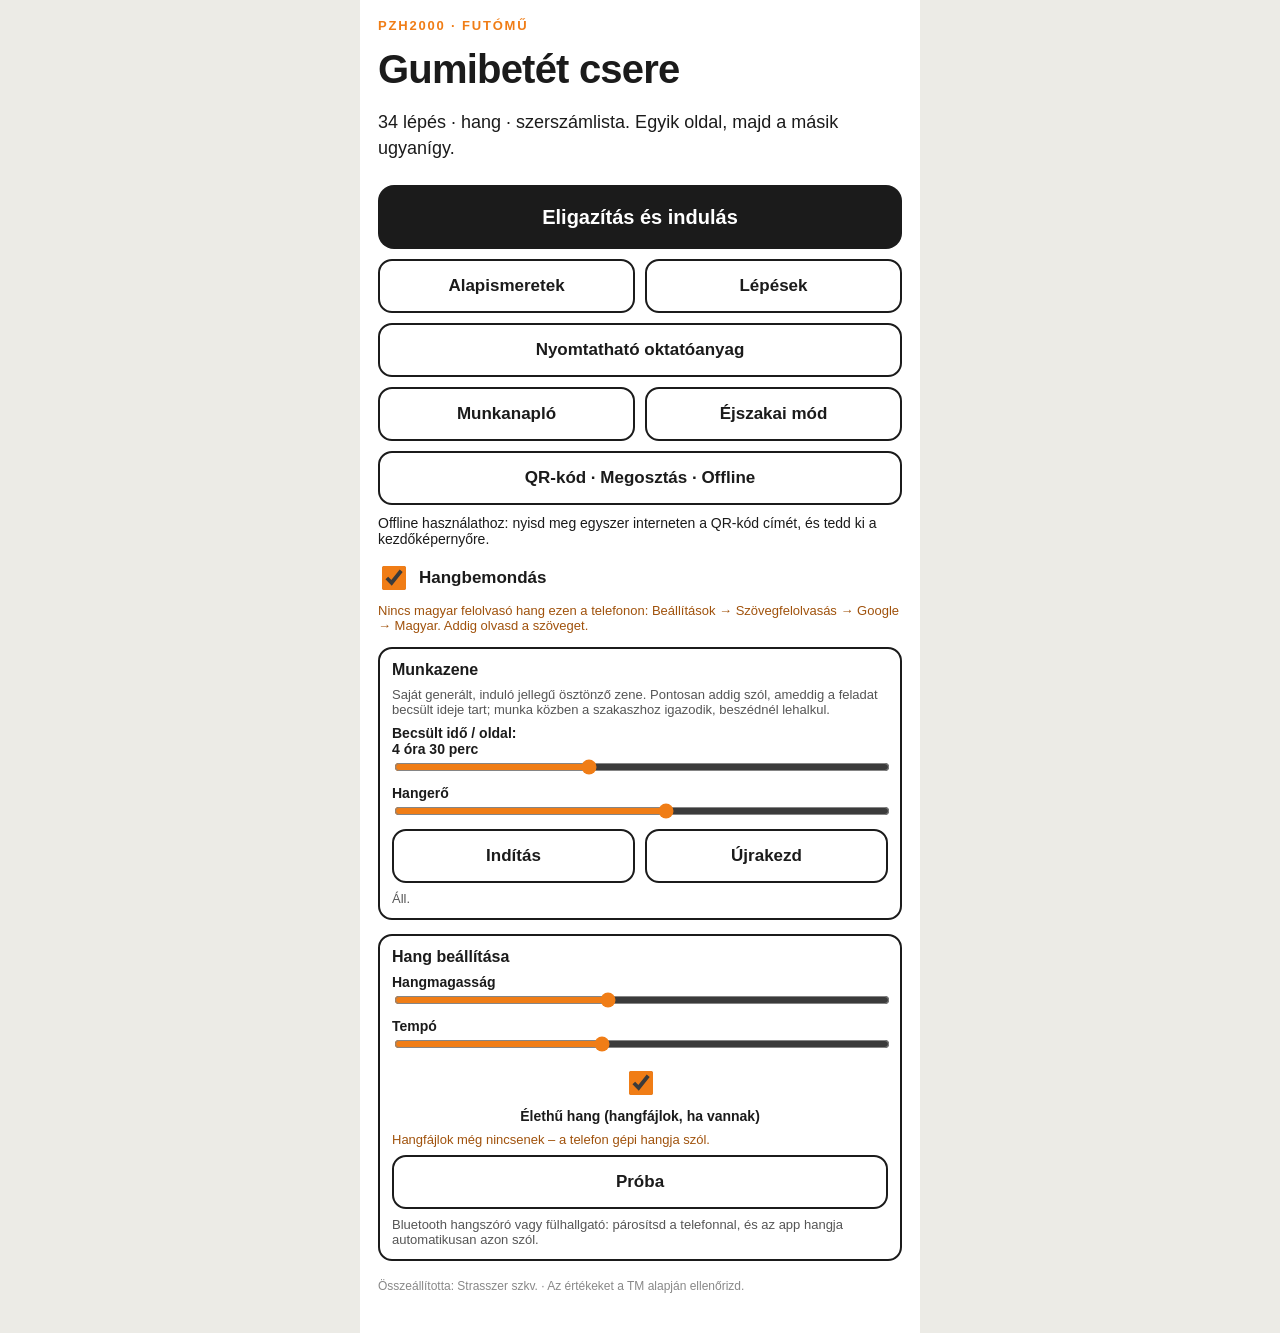
==== commit 00f7749c: "Munkazene: generált ösztönző induló a feladat becsült idejéig, beszédnél lehalkul Co-Authored-By: Cl" ====
--- a/index.html
+++ b/index.html
@@ -127,6 +127,8 @@
 html.night .lv span.on{background:#F07D16;color:#000;box-shadow:0 0 0 3px #F07D16}html.night .lv span.past{color:#777}
 html.night .mm button.on{background:#F07D16;color:#000}html.night .pf{background:#333}html.night .li b{background:#222}
 html.night .dock{background:linear-gradient(rgba(14,14,14,0),#0e0e0e 22%)}
+
+.mzb{width:auto;min-width:46px;padding:0 8px;font-size:15px;font-weight:900;border-radius:23px}.mzb.on{background:#F07D16;color:#fff;border-color:#F07D16}
 </style>
 </head>
 <body>
@@ -419,6 +421,61 @@
 const KN_TENS=()=>{cam(60,210,0.74);const t=tensioner({});const p=(a,n,tx,ty)=>{const q=at(a);return L2(`M${q[0]} ${q[1]} L${tx} ${ty}`,1.6)+tagN(tx,ty,n,OR)};
  return t.g+p([t.cap[0]-10,17,t.cap[2]+10],1,370,60)+p([t.nut[0]-6,17,t.nut[2]+12],2,300,40)+p([t.nut[0]-50,17,t.nut[2]+16],3,220,40)+p([70,30,150],4,60,40);};
 
+// ===== MUNKAZENE – saját, generált (WebAudio), induló jellegű ösztönző zene =====
+// Nincs hangfájl, nincs szerzői jog: valós időben generálódik, a feladat becsült hosszáig szól.
+// Beszéd közben automatikusan lehalkul.
+const MZ={on:false,vol:0.55,mins:270,start:0,end:0,ctx:null,master:null,duck:null,timer:null,next:0,step:0,bar:0,seed:7,noise:null};
+try{Object.assign(MZ,JSON.parse(localStorage.getItem('pzh2music')||'{}'),{on:false})}catch(e){}
+const mzSave=()=>{try{localStorage.setItem('pzh2music',JSON.stringify({vol:MZ.vol,mins:MZ.mins}))}catch(e){}};
+// becsült idők szakaszonként (perc / oldal): előkészítés, lazítás-nyitás, betétcsere, visszaszerelés, feszítés-ellenőrzés
+const PHASE_MIN=[30,40,120,45,35];
+const mzRnd=()=>{MZ.seed=(MZ.seed*1664525+1013904223)>>>0;return MZ.seed/4294967296};
+const PROG=[[50,53,57],[46,50,53],[53,57,60],[48,52,55],[50,53,57],[45,49,52],[46,50,53],[45,49,52]]; // Dm Bb F C Dm A Bb A
+const SCALE=[62,64,65,67,69,70,72,74,76,77];
+const hz=m=>440*Math.pow(2,(m-69)/12);
+function mzInit(){if(MZ.ctx)return;const C=new (window.AudioContext||window.webkitAudioContext)();MZ.ctx=C;
+ MZ.master=C.createGain();MZ.master.gain.value=0;MZ.duck=C.createGain();MZ.duck.gain.value=1;
+ const comp=C.createDynamicsCompressor();comp.threshold.value=-18;comp.ratio.value=4;
+ MZ.duck.connect(MZ.master);MZ.master.connect(comp);comp.connect(C.destination);
+ const b=C.createBuffer(1,C.sampleRate,C.sampleRate),d=b.getChannelData(0);for(let k=0;k<d.length;k++)d[k]=Math.random()*2-1;MZ.noise=b;}
+function env(g,t,a,peak,dcy){g.gain.setValueAtTime(0.0001,t);g.gain.exponentialRampToValueAtTime(peak,t+a);g.gain.exponentialRampToValueAtTime(0.0001,t+a+dcy)}
+function kick(t,v=1){const C=MZ.ctx,o=C.createOscillator(),g=C.createGain();o.frequency.setValueAtTime(140,t);o.frequency.exponentialRampToValueAtTime(42,t+0.12);env(g,t,0.003,0.9*v,0.28);o.connect(g).connect(MZ.duck);o.start(t);o.stop(t+0.35)}
+function snare(t,v=1){const C=MZ.ctx,s=C.createBufferSource(),f=C.createBiquadFilter(),g=C.createGain();s.buffer=MZ.noise;f.type='bandpass';f.frequency.value=1800;f.Q.value=0.8;env(g,t,0.002,0.45*v,0.14);s.connect(f).connect(g).connect(MZ.duck);s.start(t);s.stop(t+0.2);
+ const o=C.createOscillator(),g2=C.createGain();o.frequency.value=190;env(g2,t,0.002,0.25*v,0.08);o.connect(g2).connect(MZ.duck);o.start(t);o.stop(t+0.12)}
+function hat(t,v=1){const C=MZ.ctx,s=C.createBufferSource(),f=C.createBiquadFilter(),g=C.createGain();s.buffer=MZ.noise;f.type='highpass';f.frequency.value=7000;env(g,t,0.001,0.12*v,0.04);s.connect(f).connect(g).connect(MZ.duck);s.start(t);s.stop(t+0.06)}
+function bass(t,m,dur){const C=MZ.ctx,o=C.createOscillator(),f=C.createBiquadFilter(),g=C.createGain();o.type='sawtooth';o.frequency.value=hz(m-12);f.type='lowpass';f.frequency.value=420;env(g,t,0.01,0.32,dur);o.connect(f).connect(g).connect(MZ.duck);o.start(t);o.stop(t+dur+0.05)}
+function pad(t,ch,dur,v){const C=MZ.ctx,f=C.createBiquadFilter(),g=C.createGain();f.type='lowpass';f.frequency.value=1100;g.gain.setValueAtTime(0.0001,t);g.gain.linearRampToValueAtTime(0.07*v,t+0.4);g.gain.linearRampToValueAtTime(0.0001,t+dur);f.connect(g).connect(MZ.duck);
+ ch.forEach(m=>[-6,6].forEach(dt=>{const o=C.createOscillator();o.type='sawtooth';o.frequency.value=hz(m);o.detune.value=dt;o.connect(f);o.start(t);o.stop(t+dur+0.05)}))}
+function brass(t,m,dur,v){const C=MZ.ctx,o=C.createOscillator(),f=C.createBiquadFilter(),g=C.createGain(),l=C.createOscillator(),lg=C.createGain();o.type='sawtooth';o.frequency.value=hz(m);l.frequency.value=5.5;lg.gain.value=3;l.connect(lg).connect(o.detune);
+ f.type='lowpass';f.frequency.setValueAtTime(600,t);f.frequency.linearRampToValueAtTime(2400,t+0.08);f.frequency.linearRampToValueAtTime(1300,t+dur);g.gain.setValueAtTime(0.0001,t);g.gain.linearRampToValueAtTime(0.13*v,t+0.05);g.gain.setValueAtTime(0.11*v,t+dur*0.8);g.gain.linearRampToValueAtTime(0.0001,t+dur);
+ o.connect(f).connect(g).connect(MZ.duck);o.start(t);l.start(t);o.stop(t+dur+0.05);l.stop(t+dur+0.05)}
+let MEL=[];function newMelody(){MEL=[];let p=4;for(let k=0;k<16;k++){p=Math.max(0,Math.min(SCALE.length-1,p+[-2,-1,0,1,1,2][Math.floor(mzRnd()*6)]));MEL.push(mzRnd()<0.22?null:SCALE[p])}}
+function intensity(){const ph=typeof i!=='undefined'&&i>=0&&typeof phOf==='function'?phOf(i):0;return [0.6,0.8,1,0.85,0.95][ph]||0.7}
+function schedule(){const C=MZ.ctx;const bpm=104+Math.round(intensity()*14),q=60/bpm/2; // nyolcad
+ while(MZ.next<C.currentTime+0.15){const t=MZ.next,s=MZ.step%16,bar=MZ.bar,ch=PROG[bar%8],I=intensity();
+  if(s===0){if(bar%8===0)newMelody();pad(t,ch,q*16,I)}
+  if(s%8===0)kick(t);if(s===6&&I>0.7)kick(t,0.6);if(s%8===4)snare(t);if(I>0.75&&s===14&&bar%4===3){snare(t,0.5);snare(t+q/2,0.6)}
+  if(bar%4===3&&s>=12){snare(t,0.35+0.1*(s-12))}
+  hat(t,s%2?0.6:1);
+  if(s%2===0)bass(t,s%8===6?ch[2]:ch[0],q*1.6);
+  if(I>=0.8&&bar%2===1&&s%2===0){const m=MEL[(s/2+(bar%4)*8/2)%16];if(m)brass(t,m,q*1.8,I)}
+  MZ.next+=q;MZ.step++;if(MZ.step%16===0)MZ.bar++;}
+ const speaking=(window.speechSynthesis&&speechSynthesis.speaking)||(typeof curA!=='undefined'&&curA&&!curA.paused);
+ MZ.duck.gain.setTargetAtTime(speaking?0.18:1,C.currentTime,0.15);
+ if(Date.now()>=MZ.end){mzStop(true)}mzUI()}
+function mzStart(){mzInit();const C=MZ.ctx;if(C.state==='suspended')C.resume();MZ.on=true;if(!MZ.end||Date.now()>=MZ.end){MZ.start=Date.now();MZ.end=MZ.start+MZ.mins*60000}
+ MZ.next=C.currentTime+0.05;MZ.master.gain.cancelScheduledValues(C.currentTime);MZ.master.gain.setTargetAtTime(MZ.vol*0.5,C.currentTime,0.6);clearInterval(MZ.timer);MZ.timer=setInterval(schedule,40);mzUI()}
+function mzStop(fin){if(!MZ.ctx)return;MZ.on=false;clearInterval(MZ.timer);MZ.master.gain.setTargetAtTime(0,MZ.ctx.currentTime,fin?1.2:0.3);if(fin){MZ.end=0}mzUI()}
+function mzVol(v){MZ.vol=v;mzSave();if(MZ.ctx&&MZ.on)MZ.master.gain.setTargetAtTime(v*0.5,MZ.ctx.currentTime,0.1)}
+const fmtLeft=()=>{if(!MZ.end)return'';const m=Math.max(0,Math.round((MZ.end-Date.now())/60000));return Math.floor(m/60)+':'+String(m%60).padStart(2,'0')};
+function mzUI(){document.querySelectorAll('[data-mz]').forEach(e=>{e.classList.toggle('on',MZ.on);e.textContent=MZ.on?'♪ '+fmtLeft():'♪'});const s=document.getElementById('mzst');if(s)s.textContent=MZ.on?'Szól – hátralévő idő: '+fmtLeft()+' (óra:perc)':MZ.end?'Szünetel – hátralévő: '+fmtLeft():'Áll.'}
+function musicPanel(){const h=Math.floor(MZ.mins/60),m=MZ.mins%60;return `<div class="vp"><b>Munkazene</b><p class="hint">Saját generált, induló jellegű ösztönző zene. Pontosan addig szól, ameddig a feladat becsült ideje tart; munka közben a szakaszhoz igazodik, beszédnél lehalkul.</p>
+ <label>Becsült idő / oldal: <span id="mzt">${h} óra ${m} perc</span><input type="range" id="mzm" min="60" max="600" step="15" value="${MZ.mins}"></label>
+ <label>Hangerő <input type="range" id="mzv" min="0" max="1" step="0.05" value="${MZ.vol}"></label>
+ <div class="two"><button class="sec" id="mzgo">${MZ.on?'Szünet':'Indítás'}</button><button class="sec" id="mzrs">Újrakezd</button></div><div class="hint" id="mzst"></div></div>`}
+function bindMusic(){$('mzm').oninput=e=>{MZ.mins=+e.target.value;mzSave();$('mzt').textContent=Math.floor(MZ.mins/60)+' óra '+MZ.mins%60+' perc';if(MZ.on){MZ.end=MZ.start+MZ.mins*60000}};
+ $('mzv').oninput=e=>mzVol(+e.target.value);$('mzgo').onclick=e=>{MZ.on?mzStop():mzStart();e.target.textContent=MZ.on?'Szünet':'Indítás'};$('mzrs').onclick=()=>{MZ.end=0;mzStart();$('mzgo').textContent='Szünet'};mzUI()}
+
 // ===== ALKALMAZÁS =====
 const STEPS=[{"t": "Biztonság", "v": "Figyelem! Első a biztonság. Munkavédelmi kesztyű: kötelező. Parancsot röviden, egyértelműen adunk. Aki veszélyt lát, azonnal, hangosan jelez. Mindenki csak a saját feladatát hajtja végre.", "n": "Ismerd a biztonsági rendszabályokat. Tiszta, egyértelmű parancsok. Hangosan figyelmeztessétek egymást.", "w": "Munkavédelmi kesztyű KÖTELEZŐ!"}, {"t": "Terület kijelölése", "v": "Munkaterület kijelölése. Vízszintes betonplaccot választunk. Lejtőn tilos dolgozni: a jármű oldalra dőlhet. Göröngyös, púpos talajon a lánc nem fekszik fel rendesen. Terület rendben? Mehetünk tovább.", "n": "Vízszintes betonfelület. NEM jó: lejtős (oldaldőlés), göröngyös, púpos talaj.", "w": ""}, {"t": "Szerszámok előkészítése", "v": "Szerszámok előkészítése. Két nagy kalapács. Két kis kalapács. Hat-nyolc laposfejű csavarhúzó. Beütőtüske. Két pajszer. Két lánc-összehúzó. Nyomatékkulcs, harminckettes dugófejjel. Két racsnis kulcs. Láncfeszítő kulcs toldattal. Kupaklazító. Porszívó és kompresszor. Minden legyen kéznél, rendezetten.", "n": "Minél hatékonyabban elhelyezve, kéznél.", "w": ""}, {"t": "Jármű elhelyezése", "v": "Jármű elhelyezése. Mindkét oldalon maradjon hely a felnyitott oldalsó szoknyának. A segítőknek is kell hely a leállásnál és a visszaállásnál. Senki ne álljon a jármű útjában.", "n": "A felnyitott oldalsó szoknyák mindkét oldalon elférjenek. Maradjon hely a segítőknek leálláskor és visszavezetéskor.", "w": "Lassabb, kevés emberes módszer: a lánc a helyén marad, hátul egyesével kiütitek a betétet, és a géppel előregurulva haladtok végig."}, {"t": "Kéziféket NEM behúzni", "v": "Harcjárművezető! Állítsd meg a járművet. A kéziféket nem húzod be. Ok: amikor lazítjuk és oldjuk a láncot, a lánc tehermentesüljön, ne feszüljön.", "n": "A kéziféket NE húzd be: lazításkor és bontáskor a lánc így tehermentesül, nem feszül.", "w": ""}, {"t": "Zárókupak kitekerése", "v": "Lánc lazítása. Irány a jármű hátulja, a feszítő görgő. A feszítő berendezés végén van a zárókupak. Kupaklazítóval tekerd ki. A kupak normál menetes: jobbra szorít, balra lazít. Tekerd balra, hogy engedje a menetet. A kupak nem jön le, a helyén marad.", "n": "Kupak: jobbra szorít, balra lazít. Balra kitekerni, hogy engedje a menetet. A kupak a helyén marad, nem kell leszedni.", "w": ""}, {"t": "Feszítő összehúzása", "v": "Feszítő összehúzása. Láncfeszítő kulcs, toldattal. Figyelj, ez nem úgy működik, mint a kupak! Menetirány szerinti jobb oldalon: lefelé lazít. Bal oldalon: felfelé lazít. Tekerd végállásig. A görgő előre mozdul, a lánc meglazul.", "n": "Lazítás iránya (menetirány szerint): JOBB oldal → LEFELÉ, BAL oldal → FELFELÉ. Végállásig.", "w": "A feszítő iránya oldalanként ellentétes! Jobb oldalon lefelé, bal oldalon felfelé lazít."}, {"t": "Oldalsó összekötők csavarjai ki", "v": "Szélső összekötők csavarjai: ki. Harminckettes dugókulcs. Kívül és belül is. Ha a csavar beállt: kalapácsütés vagy csavarlazító. A menetet drótkefével tisztítsd.", "n": "Kívül és belül is. Ha szorul: kalapács vagy csavarlazító + drótkefe.", "w": ""}, {"t": "Külső összekötő leütése", "v": "Külső szélső összekötő leütése. Belülről kifelé. Egy ember tartja a rövid pajszert, a másik kalapáccsal üt. A pajszert tartó kesztyűben van. Figyelj a félreütésre!", "n": "Belülről kifelé, kalapács + rövid pajszer.", "w": "A pajszert tartó segítő kesztyűben legyen, vigyázzon a félreütésre!"}, {"t": "Középső összekötő csavarja ki", "v": "Figyelem! Ez a legveszélyesebb lépés. Középső összekötő csavarja: ki. Ez tartja még össze a két lánctagot. Nagy feszültség lehet rajta. Szétváláskor nagy erővel csapódhat. A közelben senki és semmi! Jelezzetek egymásnak!", "n": "Ez tartja még össze a két lánctagot, nagy lehet rajta a feszültség.", "w": "VESZÉLY! Elváláskor nagy energia szabadul fel. A hatósugárban ne álljon senki és semmi! Szóljatok egymásnak!"}, {"t": "Lánc nyitva: leállás előre", "v": "A lánc nyitva. Harcjárművezető: lassan, előremenetben, gördülj le a láncról. Egy ember irányít. Mindenki más: félre!", "n": "Előremenetben, LASSAN!", "w": ""}, {"t": "1,5 tonna! Lánc megfordítása", "v": "A kiterített lánc másfél tonna. Megfordítjuk, betétekkel felfelé. Kell hozzá: pajszerek és legalább tizenöt-tizennyolc fő. Csak vezényszóra, egyszerre emelünk. Vezényszó: Emelj!", "n": "Pajszerek + legalább 15–18 erős katona. Egy oldal: 95 lánctag + 190 betét × 2,5 kg.", "w": "A lánc 1,5 tonna! Csak megfelelő létszámmal, vezényszóra."}, {"t": "Lánctag fordítása, kiékelés", "v": "Lánctag fordítása. A gumibetét felül. Az aljat fával kiékeled, hogy ne billenjen át. Biztos? Csak akkor dolgozunk rajta.", "n": "Gumibetét felül. Fával kiékelni, hogy ne billenjen át!", "w": ""}, {"t": "Régi betét kiemelése", "v": "Régi betét kiemelése. A kis beütőtüskét beütöd a betét és a lánctag közötti résbe. A betét megemelkedik. Az ellenkező oldalról pajszerrel kitolod a sínből.", "n": "Beütőtüske a résbe → a betét megemelkedik → pajszerrel kitolni a sínből.", "w": ""}, {"t": "Fészek tisztítása csavarhúzóval", "v": "Fészek tisztítása. Csavarhúzóval dolgozol. Sorrend: oldalsó sín, fészek alja, hátulja, a kis körmök. Az új betét csak tiszta fészekben ül fel. Kenőanyag: tilos! Ellenőrizd!", "n": "Prioritás: oldalsó sín, fészek alja, hátulja, kis körmök. Teljes tisztaság, ELLENŐRIZD!", "w": "Tisztításhoz TILOS kenőanyag! A lánctalp nem lehet zsíros, olajos. Szennyeződés: benzin vagy hígító."}, {"t": "Porszívó és kompresszor", "v": "Porszívó. Utána sűrített levegő. A por és a sár teljesen kint legyen.", "n": "Porszívózás, utána sűrített levegő.", "w": ""}, {"t": "Új betétek odakészítése", "v": "Új betétek előkészítése. Oldalanként százkilencven darab, kilencvenöt tagos láncnál. Egy betét két és fél kilogramm. Rakd ki a munkahely mellé.", "n": "95 tagos lánc: 190 db / oldal (94 tagnál 188 db). Darabja 2,5 kg.", "w": ""}, {"t": "Új betét behelyezése", "v": "Új betét a helyére. Illeszd a fészekbe. Beütésre kész.", "n": "A helyére illesztve, beütésre előkészítve.", "w": ""}, {"t": "Beütés nagy kalapáccsal – KLIKK", "v": "Beütés! Nagy kalapáccsal. Figyelj a hangra! Ha kattan: jó. Ilyenkor a fém kiesésgátló nyelv a lánctag hornyába pattant. Nincs kattanás? Üss újra.", "n": "Akkor jó, ha KATTAN: a fém kiesésgátló nyelv a helyére pattan.", "w": ""}, {"t": "Betétek bent vannak", "v": "Betétek: bent. Szemrevételezés! Mind kattant, mind síkban ül. Ha igen: tovább.", "n": "Ellenőrizd szemmel, mindegyik kattant és síkban ül.", "w": ""}, {"t": "Külső összekötő csavarok: 550 Nm", "v": "Külső összekötő csavarok meghúzása. Nyomatékkulcs, harminckettes dugófej, ötszázötven newtonméter. A kulcs kattanásáig. Nem tovább.", "n": "Nyomatékkulcs, 32-es dugófej, 550 Nm.", "w": ""}, {"t": "Lánctag visszafordítása", "v": "Lánctag visszafordítása. Vezényszóra, egyszerre. Vezényszó: Emelj!", "n": "Vezényszóra, egyszerre.", "w": ""}, {"t": "Középső összekötő csavar: 550 Nm", "v": "Középső összekötő csavarja: meghúzni. Nyomatékkulccsal, ötszázötven newtonméterre.", "n": "550 Nm.", "w": ""}, {"t": "Visszaállás a láncra tolatva", "v": "Visszaállás a láncra. Harcjárművezető: tolatva, lassan. Egy ember irányít. Mindenki más: félre!", "n": "Tolatva, lassan, irányítóval.", "w": ""}, {"t": "Ráemelés a csillagkerékre", "v": "Ráemelés a csillagkerékre. Pajszerrel emeld a lánctagot a fogakra. Kesztyű marad, ujj a fogaktól távol!", "n": "Pajszerrel ráemelni a fogakra.", "w": ""}, {"t": "Lánc egyesítése összehúzóval", "v": "Lánc egyesítése. Lánc-összehúzóval húzd össze a két véget. Sorrend: először a középső összekötő. Utána a két szélső.", "n": "Sorrend: 1. középső összekötő, 2–3. a két szélső.", "w": ""}, {"t": "Csavarok nyomatékra", "v": "Csavarok nyomatékra. Középső és szélső összekötők: ötszázötven newtonméter. Mindegyik. Kihagyni tilos.", "n": "Középső és szélső összekötők: 550 Nm.", "w": ""}, {"t": "Lánc visszafeszítése", "v": "Lánc visszafeszítése. Láncfeszítő kulcs, toldattal. A feszítés iránya a lazítással ellentétes. Menetirány szerinti jobb oldalon: felfelé feszít. Bal oldalon: lefelé feszít. Tekerd, amíg a lánc feszes.", "n": "Feszítés iránya (menetirány szerint): JOBB oldal → FELFELÉ, BAL oldal → LEFELÉ.", "w": ""}, {"t": "Zárókupak visszatekerése", "v": "Zárókupak vissza. Tekerd jobbra: jobbra szorít. Kézzel is elég. Ne hagyd ki: ez védi a menetet a portól és a sártól.", "n": "Jobbra szorít. Kézzel is elég. A menetet védi a szennyeződéstől.", "w": ""}, {"t": "Gyorsítás, satufék", "v": "Menetpróba, első rész. Sík betonplacc. Gyorsítás harminc-negyven kilométer per órára. Utána: satufék! A pálya legyen szabad. Senki ne álljon a jármű útjában!", "n": "Sík betonplacc. Gyorsítás legalább 30–40 km/h-ra, majd SATUFÉK.", "w": "A pálya legyen szabad, senki ne álljon a jármű útjában!"}, {"t": "Hátramenet kígyózva", "v": "Menetpróba, második rész. Hátramenet. Kígyózva: jobbra, balra. Körülbelül száz méteren.", "n": "Hátramenetben jobbra–balra kormányozva, kb. 100 m.", "w": ""}, {"t": "Kigurítás üresben", "v": "Menetpróba, harmadik rész. Előre, egyenesen. Megállás. Hátramenet, egyes fokozatban. Váltó: üresbe. A jármű magától kigurul és megáll. A láncok tehermentesülnek.", "n": "Előre egyenesen → megállás → hátramenet 1-esben → váltó ÜRESBE, kigurulni hagyni, míg megáll. A láncok tehermentesülnek.", "w": ""}, {"t": "Feszességmérés", "v": "Feszességmérés. Betétcsere után: kötelező! A lövegcső gázelvezetőjének magasságában lévő láncvezető görgőtől hátrafelé számolj tizenhárom külső összekötőt. Rájuk a madzag, C-kapcsokkal. A hetedik összekötő csavarjának teteje és a madzag között mérsz, idomszerrel. Hat és nyolc milliméter között: megfelel. Hat alatt: lazítani. Nyolc felett: feszíteni.", "n": "Minden betétcsere után KÖTELEZŐ! 13 külső összekötő, madzag + C-kapcsok, mérés idomszerrel a 7.-nél. 6–8 mm megfelel. 6 alatt lazíts, 8 felett feszíts (kupak balra ki, feszítő oldal szerinti irányban, kupak jobbra vissza), és ismételd a menetet és a mérést.", "w": ""}, {"t": "Egyik oldal kész!", "v": "Egyik oldal: kész. Jó munka! A másik oldalon ugyanez, a zárókupak kitekerésétől. Figyelem: a másik oldalon a feszítő iránya fordított!", "n": "Másik oldal: ugyanez, a zárókupaktól (6. lépés). A feszítő iránya ott fordított!", "w": ""}];
 const TL={0:['kesztyu'],5:['kupak'],6:['feszito'],7:['racsnis','kisk','drotkefe'],8:['nagyk','pajszer','kesztyu'],9:['racsnis'],11:['pajszer'],12:['ek','pajszer'],13:['beuto','kisk','pajszer'],14:['csavarhuzo','benzin'],15:['porszivo','kompresszor'],18:['nagyk'],20:['nyomatek'],21:['pajszer'],22:['nyomatek'],24:['pajszer'],25:['osszehuzo'],26:['nyomatek'],27:['feszito'],32:['madzag','idomszer']};
@@ -470,17 +527,17 @@
  <button class="sec" id="b5">Nyomtatható oktatóanyag</button>
  <div class="two"><button class="sec" id="b7">Munkanapló</button><button class="sec" id="b8">${document.documentElement.classList.contains('night')?'Nappali mód':'Éjszakai mód'}</button></div>
  <button class="sec" id="b6">QR-kód · Megosztás · Offline</button><div class="ost" id="ost0"></div>
- <label class="chk"><input type="checkbox" id="vc" ${voiceOn?'checked':''}> Hangbemondás</label><div class="vmsg" id="vmsg"></div>${voicePanel()}
+ <label class="chk"><input type="checkbox" id="vc" ${voiceOn?'checked':''}> Hangbemondás</label><div class="vmsg" id="vmsg"></div>${musicPanel()}${voicePanel()}
  <p class="foot">Összeállította: Strasszer szkv. · Az értékeket a TM alapján ellenőrizd.</p></div>`;
  pickVoice();fit();
- $('b1').onclick=brief;const b2=$('b2');if(b2)b2.onclick=()=>go(last);$('b3').onclick=know;$('b4').onclick=list;$('b5').onclick=printView;$('b6').onclick=shareView;$('b7').onclick=logView;$('b8').onclick=()=>{setNight(!document.documentElement.classList.contains('night'));home()};offlineStatus($('ost0'));$('vc').onchange=e=>voiceOn=e.target.checked;bindVoice();}
+ $('b1').onclick=brief;const b2=$('b2');if(b2)b2.onclick=()=>go(last);$('b3').onclick=know;$('b4').onclick=list;$('b5').onclick=printView;$('b6').onclick=shareView;$('b7').onclick=logView;$('b8').onclick=()=>{setNight(!document.documentElement.classList.contains('night'));home()};offlineStatus($('ost0'));$('vc').onchange=e=>voiceOn=e.target.checked;bindVoice();bindMusic();}
 function brief(){i=-1;
  app.innerHTML=`<div class="page"><button class="x" id="bk">‹</button><div class="kick">Eligazítás</div><h1 class="ht">Üdvözlöm az állományt!</h1>
  <p class="lead">Mai feladat: a <b>PzH2000 lánc gumibetéteinek cseréje</b> mindkét oldalon. Oldalanként <b>95 lánctag</b>, <b>190 betét</b> (2,5 kg/db).</p>
  <div class="route">${PH.map((p,k)=>`<div class="stop"><div class="dot">${k+1}</div><div class="st"><b>${p.t}</b><span>${p.d}</span><em>${p.a+1}–${p.b+1}. lépés</em></div></div>`).join('')}</div>
  <div class="warn"><i>!</i><div><b>Kesztyű kötelező.</b> Tiszta, egyértelmű parancsok. Hangosan szóljatok egymásnak. A lánc fordításához 15–18 fő kell.</div></div>
- <button class="cta" id="go">Indulás</button></div>`;
- fit();$('bk').onclick=home;$('go').onclick=()=>{done.clear();saveDone();WK.ki=0;WK.be=0;WK.mm=null;WK.start=Date.now();saveW();go(0)};window.scrollTo(0,0);
+ <button class="cta" id="go2m">Indulás munkazenével ♪</button><button class="sec" id="go">Indulás zene nélkül</button></div>`;
+ fit();$('bk').onclick=home;const startWork=m=>{done.clear();saveDone();WK.ki=0;WK.be=0;WK.mm=null;WK.start=Date.now();saveW();if(m){MZ.end=0;mzStart()}go(0)};$('go').onclick=()=>startWork(false);$('go2m').onclick=()=>startWork(true);window.scrollTo(0,0);
  speak(VX.brief);}
 function know(){i=-1;
  app.innerHTML=`<div class="page"><button class="x" id="bk">‹</button><div class="kick">Alapismeretek</div><h1 class="ht">Lánctalp és feszítő</h1>
@@ -573,14 +630,14 @@
  $('bk').onclick=home;app.querySelectorAll('.li').forEach(a=>a.onclick=()=>go(+a.dataset.k));window.scrollTo(0,0);}
 function go(n){i=Math.max(0,Math.min(STEPS.length-1,n));saveDone();const s=STEPS[i],last=i===STEPS.length-1,dn=done.has(i);
  app.innerHTML=`<div class="step">${timeline(i)}
- <div class="top"><button class="x" id="bk">‹</button><div class="no${dn?' ok':''}">${i+1}</div><div class="tt"><small>${PH[phOf(i)].t} · ${WK.side==="jobb"?"jobb":"bal"} oldal</small><h1>${s.t}</h1></div><button class="vb" id="vt">${voiceOn?'🔊':'🔇'}</button></div>
+ <div class="top"><button class="x" id="bk">‹</button><div class="no${dn?' ok':''}">${i+1}</div><div class="tt"><small>${PH[phOf(i)].t} · ${WK.side==="jobb"?"jobb":"bal"} oldal</small><h1>${s.t}</h1></div><button class="vb mzb" data-mz id="mzb">♪</button><button class="vb" id="vt">${voiceOn?'🔊':'🔇'}</button></div>
  <div class="lvw" id="lvw"><p class="lv" id="lv">${split(s.v).map(x=>`<span>${x}</span>`).join(' ')}</p></div>
  ${WG[i]?WG[i][0]():''}
  ${TL[i]?`<div class="tools"><b>Kell hozzá:</b> ${TL[i].map(k=>`<span>${TOOL[k][0]}</span>`).join('')}</div>`:''}
  ${s.w?`<div class="warn"><i>!</i><div>${s.w}</div></div>`:''}
  <div class="dock"><button class="sm" id="pv">‹</button><button class="big ${dn?'is':''}" id="dn">${dn?'✓ Kész · tovább':last?'✓ Kész':'✓ Kész – jöhet a következő'}</button><button class="sm" id="rp">↻</button></div></div>`;
  fit();if(WG[i])WG[i][1]();media();
- $('bk').onclick=home;$('tlb').onclick=list;
+ $('bk').onclick=home;$('tlb').onclick=list;$('mzb').onclick=()=>{MZ.on?mzStop():mzStart()};mzUI();
  $('pv').onclick=()=>i===0?home():go(i-1);
  const SP=()=>[...document.querySelectorAll('#lv span')];$('rp').onclick=()=>speak(s.v,SP(),(i+1)+'. lépés:');
  $('vt').onclick=e=>{voiceOn=!voiceOn;e.target.textContent=voiceOn?'🔊':'🔇';if(!voiceOn)hush()};
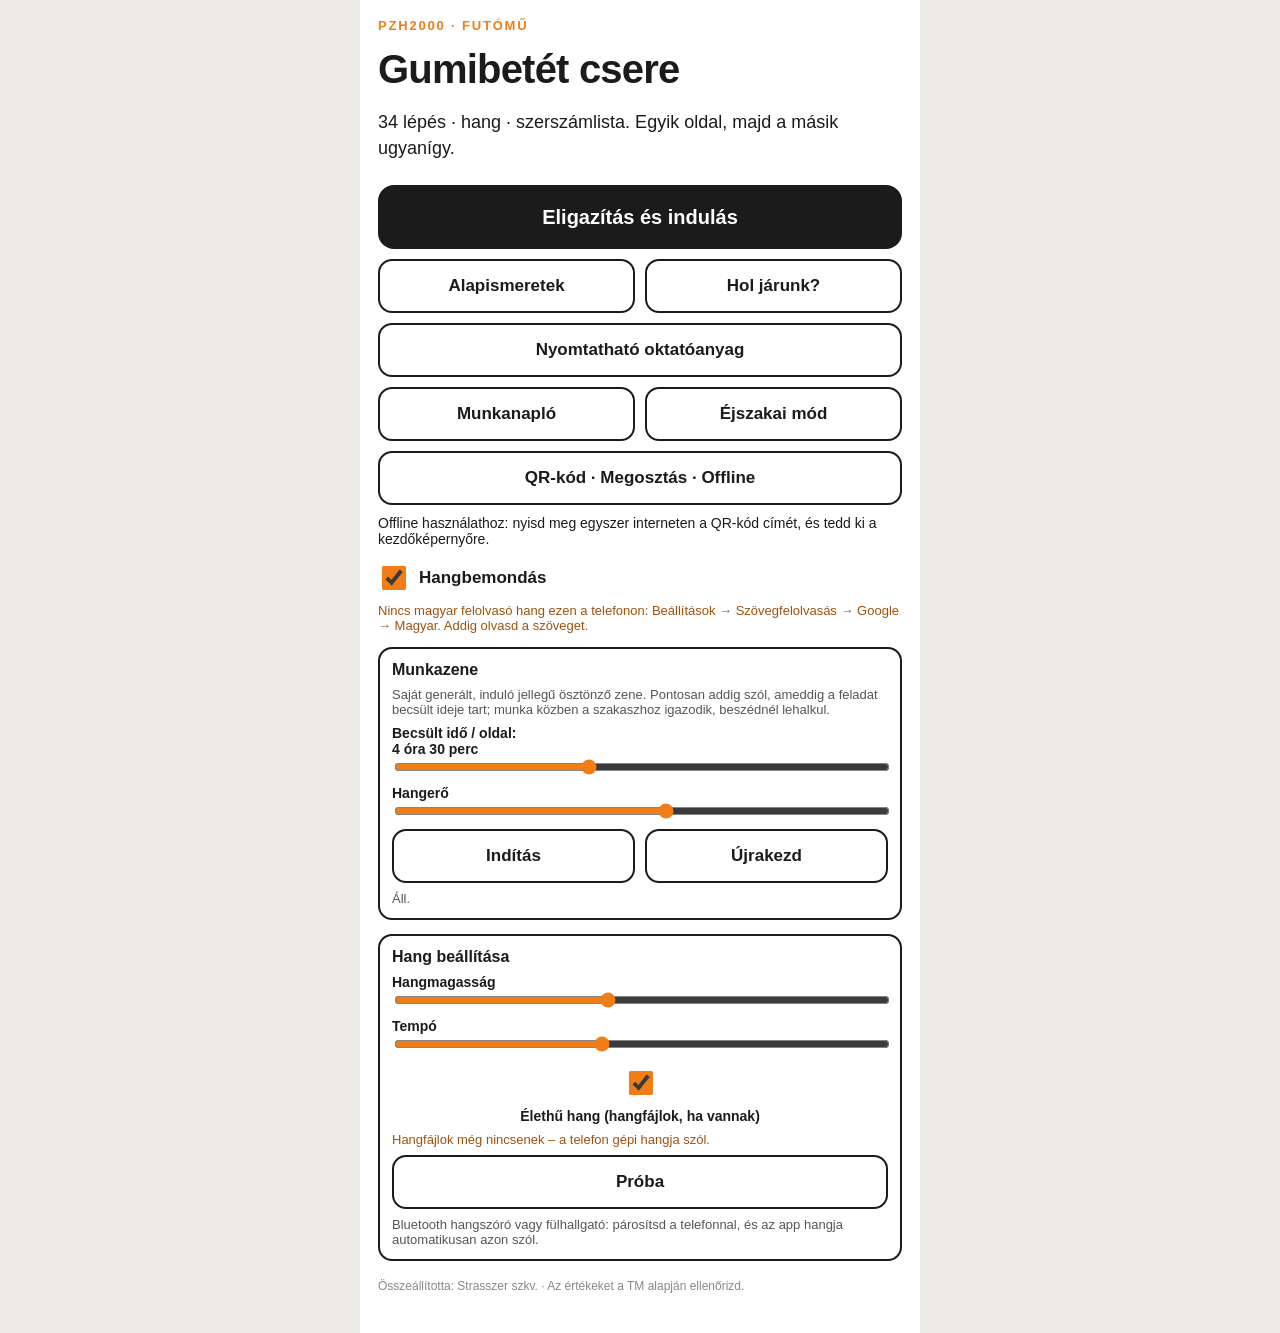
==== commit f3b3a92c: "Hol járunk? – lépésválasztó (oldal, szakasz, itt tartunk), 3. lépés kis kijelzőn görgethető Co-Autho" ====
--- a/index.html
+++ b/index.html
@@ -116,7 +116,7 @@
 .plus{height:64px;border:0;border-radius:14px;background:#F07D16;color:#fff;font-size:30px;font-weight:900}.plus:active{transform:scale(.97)}
 .mm{display:grid;grid-template-columns:repeat(7,1fr);gap:5px;margin-top:6px}.mm button{height:50px;border-radius:12px;border:2.5px solid #1b1b1b;background:#fff;font-size:20px;font-weight:900}.mm button.on{background:#1b1b1b;color:#fff}
 .mr{margin-top:6px;font-size:17px;font-weight:900}.good{color:#1F8A3B}.bad{color:#D62A1E}
-.tch{display:flex;flex-wrap:wrap;gap:6px;margin-top:6px;max-height:34vh;overflow:auto}.tch button{border:2px solid #1b1b1b;border-radius:18px;background:#fff;padding:6px 10px;font-size:14px;font-weight:800;text-align:left}.tch button.on{background:#1F8A3B;color:#fff;border-color:#1F8A3B}.tch small{font-weight:600;opacity:.75}
+.tch{display:flex;flex-wrap:wrap;gap:6px;margin-top:6px;max-height:30vh;overflow:auto}.tch button{border:2px solid #1b1b1b;border-radius:18px;background:#fff;padding:6px 10px;font-size:14px;font-weight:800;text-align:left}.tch button.on{background:#1F8A3B;color:#fff;border-color:#1F8A3B}.tch small{font-weight:600;opacity:.75}
 .dir .arrow{font-size:24px;font-weight:800;margin-top:4px}.dir .arrow b{font-size:30px;color:#F07D16}
 .chip{border:2px solid #1b1b1b;border-radius:16px;background:#fff;padding:4px 10px;font-size:13px;font-weight:800}
 .lg{border:2px solid #e3e1da;border-radius:12px;padding:10px;font-size:15px;line-height:1.45;margin:4px 0}
@@ -129,6 +129,42 @@
 html.night .dock{background:linear-gradient(rgba(14,14,14,0),#0e0e0e 22%)}
 
 .mzb{width:auto;min-width:46px;padding:0 8px;font-size:15px;font-weight:900;border-radius:23px}.mzb.on{background:#F07D16;color:#fff;border-color:#F07D16}
+
+.chkpage{width:100%;font-size:15px}
+.chkpage .ci{margin:0 0 .3em;font-size:.95em;font-weight:700;line-height:1.3}
+.chkpage .cc{float:right;background:#1b1b1b;color:#fff;border-radius:1em;padding:.1em .6em;font-size:.95em}
+.tgrid{display:grid;grid-template-columns:1fr 1fr;gap:.3em}
+.tgrid button{display:grid;grid-template-columns:1.5em 1fr;grid-template-rows:auto auto;column-gap:.35em;align-items:center;text-align:left;border:2px solid #1b1b1b;border-radius:.7em;background:#fff;padding:.25em .4em;font-size:1em;line-height:1.1;min-height:2.3em}
+.tgrid i{grid-row:1/3;width:1.4em;height:1.4em;border:2px solid #1b1b1b;border-radius:.35em;display:flex;align-items:center;justify-content:center;font-style:normal;font-weight:900}
+.tgrid .tn{font-weight:800}.tgrid small{font-size:.8em;color:#555;font-weight:600}
+.tgrid button.ck{background:#e5f4ea;border-color:#1F8A3B}.tgrid button.ck i{background:#1F8A3B;border-color:#1F8A3B;color:#fff}
+.tgrid button.on{background:#FFE08A;border-color:#1b1b1b;box-shadow:0 0 0 3px #FFE08A}
+.tgrid button.past{opacity:.85}
+.chkpage span.on{background:#FFE08A;border-radius:6px}
+html.night .tgrid button{background:#1c1c1c;color:#f2f2f2;border-color:#f2f2f2}html.night .tgrid small{color:#bbb}
+html.night .tgrid button.ck{background:#123b20;border-color:#3ddc6e}html.night .tgrid button.on{background:#F07D16;color:#000}
+
+/* Főmenü gomb, navigáció */
+.mb{flex:none;height:46px;padding:0 16px 0 12px;border-radius:23px;border:2.5px solid #1b1b1b;background:#fff;font-size:16px;font-weight:900;white-space:nowrap}
+.nav{position:sticky;top:0;z-index:5;margin:-18px -18px 0;padding:10px 18px 8px;background:#fff;border-bottom:1px solid #e3e1da}
+.bar{display:flex;align-items:center;gap:8px;padding:8px 12px 0}.bar .sp1{flex:1}
+.step .tl{padding-top:8px}
+.top{padding:8px 12px 4px}
+.mzb{white-space:nowrap}
+html.night .mb{background:#1c1c1c;color:#f2f2f2;border-color:#f2f2f2}html.night .nav{background:#0e0e0e;border-color:#333}
+
+/* Hol járunk? */
+.sd .sec.on{background:#1b1b1b;color:#fff}
+.phj{display:grid;grid-template-columns:1fr 1fr;gap:6px}.phj button{display:flex;gap:8px;align-items:center;text-align:left;min-height:46px;border:2px solid #1b1b1b;border-radius:12px;background:#fff;padding:6px 10px;font-size:15px;font-weight:800}
+.phj button b{flex:none;width:26px;height:26px;border-radius:50%;background:#F07D16;color:#fff;display:flex;align-items:center;justify-content:center}.phj button.on{background:#fff1e3;border-color:#F07D16}
+.li.cur{background:#fff1e3;border-radius:12px;padding-left:8px}.li.cur b{background:#F07D16;color:#fff}.li em.here{font-size:13px;color:#F07D16;font-weight:900}
+.wh h2{scroll-margin-top:72px}
+.top{cursor:pointer}.chg{display:inline-block;margin-left:4px;padding:0 6px;border:1.5px solid #F07D16;border-radius:8px;letter-spacing:.04em;white-space:nowrap}
+html.night .sd .sec.on{background:#F07D16;color:#000}html.night .phj button{background:#1c1c1c;color:#f2f2f2;border-color:#f2f2f2}html.night .phj button.on,html.night .li.cur{background:#3a2410}
+.phj{grid-template-columns:minmax(0,1fr) minmax(0,1fr)}.phj button{min-width:0;line-height:1.15}
+.phj button{font-size:14px;gap:6px;padding:6px 8px;overflow-wrap:anywhere;hyphens:auto}
+.phj button{overflow-wrap:normal;hyphens:manual}@media(max-width:380px){.phj{grid-template-columns:1fr}.phj button{min-height:40px}}
+@media(max-height:700px){.bar{padding-top:6px}.bar .mb{height:40px;font-size:15px}.bar .vb{width:40px;height:40px;font-size:17px}.bar .mzb{width:auto}.no{font-size:48px;min-width:44px}.tt h1{font-size:20px}.dock{padding-top:6px;padding-bottom:calc(8px + env(safe-area-inset-bottom))}.dock .sm,.dock .big{height:54px}.tgrid button{min-height:2.1em;padding:.2em .35em}}
 </style>
 </head>
 <body>
@@ -223,7 +259,7 @@
  csavarhuzo:['Csavarhúzó',()=>R2(-46,-8,32,16,'#2c2c2c',7)+R2(-40,-3,20,6,'#4fb36b',2,1.5)+L2('M-14 0 L34 0',5)+`<path d="M34 -3 L44 -2 L44 2 L34 3 Z" fill="#ccc" stroke="${INK}" stroke-width="2"/>`],
  beuto:['Beütőtüske',()=>`<path d="M-44 -7 L10 -7 L10 -4 L24 -4 L46 0 L24 4 L10 4 L10 7 L-44 7 Z" fill="#c4c8ce" stroke="${INK}" stroke-width="3" stroke-linejoin="round"/>`],
  pajszer:['Pajszer',()=>`<path d="M-44 4 L34 4 Q44 4 46 -8" fill="none" stroke="${INK}" stroke-width="11" stroke-linecap="round"/><path d="M-44 4 L34 4 Q44 4 46 -8" fill="none" stroke="#7d5a45" stroke-width="6" stroke-linecap="round"/>`],
- nyomatek:['Nyomatékkulcs',()=>C2(-36,0,12,'#b3b8bf')+R2(-26,-6,46,12,'#e3e5e8',6)+R2(20,-8,26,16,'#2c2c2c',6)+R2(-6,-4,12,8,'#4fb36b',1,1.5)+TX(4,26,'550 Nm',12)],
+ nyomatek:['Nyomatékkulcs',()=>C2(-36,0,12,'#b3b8bf')+R2(-26,-6,46,12,'#e3e5e8',6)+R2(20,-8,26,16,'#2c2c2c',6)+R2(-6,-4,12,8,'#4fb36b',1,1.5)+TX(4,26,'520–550 Nm',12)],
  racsnis:['Racsnis 32',()=>C2(-34,0,13,'#b3b8bf')+R2(-22,-6,66,12,'#e3e5e8',6)+TX(-34,28,'32',12)],
  osszehuzo:['Összehúzó',()=>`<path d="M-44 -10 A10 10 0 1 0 -44 10" fill="none" stroke="${INK}" stroke-width="5"/><path d="M44 -10 A10 10 0 1 1 44 10" fill="none" stroke="${INK}" stroke-width="5"/>`+R2(-40,-7,80,14,'#a7b07a',3)+L2('M-30 0 '+[...Array(12)].map((_,k)=>`L${-27+k*5} ${k%2?-4:4}`).join(' '),1.5)],
  porszivo:['Porszívó',()=>R2(-26,-26,40,50,'#a7b07a',12)+C2(-16,28,5)+C2(4,28,5)+L2('M14 -6 C34 -6 30 24 46 24',6)],
@@ -379,12 +415,12 @@
 // 19 Betétek bent
 S[19]=()=>{cam(150,70,0.95);return trackPiece(3)+OK2(330,60,26)+TX(330,110,'MIND KATTANT',15);};
 // 20 Szélső 550 Nm
-S[20]=()=>{cam(150,80,1.0);const g=trackPiece(2,{hlE:0});const b=at([W+22,PIT-16+(PIT-16)/2-8,8]);return g+arc3('x',[W+26,PIT-16+(PIT-16)/2-8,8],22,4.5,0.2,GN,5)+G2(`translate(${b[0]+58} ${b[1]-4}) rotate(-15) scale(.9)`,TOOL.nyomatek[1]())+badge(320,250,'550 Nm',INK,24)+badge(70,40,'32');};
+S[20]=()=>{cam(150,80,1.0);const g=trackPiece(2,{hlE:0});const b=at([W+22,PIT-16+(PIT-16)/2-8,8]);return g+arc3('x',[W+26,PIT-16+(PIT-16)/2-8,8],22,4.5,0.2,GN,5)+G2(`translate(${b[0]+58} ${b[1]-4}) rotate(-15) scale(.9)`,TOOL.nyomatek[1]())+badge(320,250,'520–550 Nm',INK,24)+badge(70,40,'32');};
 // 21 Visszafordítás
 S[21]=()=>{cam(60,130,0.75);const a=link(0,0,0);cam(250,130,0.75);const b=box(0,-2,0,W,34,16,'steel')+cyl('x',[-8,0,8],6.5,W+16,'dsteel',18)+cyl('x',[-8,PIT-16,8],6.5,W+16,'dsteel',18);
  return a+b+`<path d="M120 60 Q200 0 280 60" fill="none" stroke="${OR}" stroke-width="6" marker-end="url(#m_${OR.slice(1)})"/>`+TX(110,240,'BETÉT FELÜL',15)+TX(300,240,'BETÉT ALUL',15)+man(200,250,0.6,'lift');};
 // 22 Középső 550 Nm
-S[22]=()=>{cam(150,80,1.0);const g=trackPiece(2,{hlC:0});const c=at([W/2,PIT-16+(PIT-16)/2,34]);return g+arc3('z',[W/2,PIT-16+(PIT-16)/2,34],20,4.5,0,GN,5)+G2(`translate(${c[0]+10} ${c[1]-60}) rotate(-80) scale(.9)`,TOOL.nyomatek[1]())+badge(320,250,'550 Nm',INK,24);};
+S[22]=()=>{cam(150,80,1.0);const g=trackPiece(2,{hlC:0});const c=at([W/2,PIT-16+(PIT-16)/2,34]);return g+arc3('z',[W/2,PIT-16+(PIT-16)/2,34],20,4.5,0,GN,5)+G2(`translate(${c[0]+10} ${c[1]-60}) rotate(-80) scale(.9)`,TOOL.nyomatek[1]())+badge(320,250,'520–550 Nm',INK,24);};
 // 23 Visszaállás tolatva
 S[23]=()=>{cam(170,170,0.42);let g=trackStrip(-300,600,150,0);g+=vehicle();const a=at([-60,75,0]),b=at([-220,75,0]);return g+A2(a[0],a[1]-40,b[0],b[1]-40,OR,8)+TX(b[0]+40,b[1]-70,'TOLATVA, LASSAN',16)+man(330,240,0.75,'signal');};
 // 24 Csillagkerék
@@ -394,7 +430,7 @@
  const pull=(a,b)=>{const ang=Math.atan2(b[1]-a[1],b[0]-a[0])*180/Math.PI,len=Math.hypot(b[0]-a[0],b[1]-a[1]);return G2(`translate(${a[0]} ${a[1]}) rotate(${ang})`,R2(0,-8,len,16,'#a7b07a',3,2)+L2(`M8 0 ${[...Array(Math.floor(len/6))].map((_,k)=>`L${10+k*6} ${k%2?-5:5}`).join(' ')}`,1.4)+C2(0,0,9,'none',4)+C2(len,0,9,'none',4))};
  return g+pull(c1,c2)+pull(p1,p2)+tagN(c1[0]-30,(c1[1]+c2[1])/2,1,OR)+tagN(p1[0]+30,(p1[1]+p2[1])/2,2)+TX(200,286,'1. KÖZÉPSŐ → 2. SZÉLSŐK',17);};
 // 26 Csavarok nyomatékra
-S[26]=()=>{cam(150,70,0.95);return trackPiece(3,{hlC:0,hlE:0})+OK2(330,50,22)+badge(320,250,'550 Nm',INK,24)+badge(70,40,'32');};
+S[26]=()=>{cam(150,70,0.95);return trackPiece(3,{hlC:0,hlE:0})+OK2(330,50,22)+badge(320,250,'520–550 Nm',INK,24)+badge(70,40,'32');};
 // 27 Lánc visszafeszítése
 S[27]=()=>{cam(60,210,0.74);const t=tensioner({capOff:1,hlScrew:1});const n=at(t.nut),h=at(t.hub);return t.g+arc3('x',[t.nut[0],17,t.nut[2]],28,4.6,0.3,GN,5)+G2(`translate(${n[0]+10} ${n[1]-60}) rotate(-75) scale(.9)`,TOOL.feszito[1]())+A2(h[0]+60,h[1]-90,h[0]+10,h[1]-120,GN,7)+TX(200,292,'FESZÍTÉS → LÁNC FESZES',17);};
 // 28 Zárókupak vissza
@@ -477,9 +513,10 @@
  $('mzv').oninput=e=>mzVol(+e.target.value);$('mzgo').onclick=e=>{MZ.on?mzStop():mzStart();e.target.textContent=MZ.on?'Szünet':'Indítás'};$('mzrs').onclick=()=>{MZ.end=0;mzStart();$('mzgo').textContent='Szünet'};mzUI()}
 
 // ===== ALKALMAZÁS =====
-const STEPS=[{"t": "Biztonság", "v": "Figyelem! Első a biztonság. Munkavédelmi kesztyű: kötelező. Parancsot röviden, egyértelműen adunk. Aki veszélyt lát, azonnal, hangosan jelez. Mindenki csak a saját feladatát hajtja végre.", "n": "Ismerd a biztonsági rendszabályokat. Tiszta, egyértelmű parancsok. Hangosan figyelmeztessétek egymást.", "w": "Munkavédelmi kesztyű KÖTELEZŐ!"}, {"t": "Terület kijelölése", "v": "Munkaterület kijelölése. Vízszintes betonplaccot választunk. Lejtőn tilos dolgozni: a jármű oldalra dőlhet. Göröngyös, púpos talajon a lánc nem fekszik fel rendesen. Terület rendben? Mehetünk tovább.", "n": "Vízszintes betonfelület. NEM jó: lejtős (oldaldőlés), göröngyös, púpos talaj.", "w": ""}, {"t": "Szerszámok előkészítése", "v": "Szerszámok előkészítése. Két nagy kalapács. Két kis kalapács. Hat-nyolc laposfejű csavarhúzó. Beütőtüske. Két pajszer. Két lánc-összehúzó. Nyomatékkulcs, harminckettes dugófejjel. Két racsnis kulcs. Láncfeszítő kulcs toldattal. Kupaklazító. Porszívó és kompresszor. Minden legyen kéznél, rendezetten.", "n": "Minél hatékonyabban elhelyezve, kéznél.", "w": ""}, {"t": "Jármű elhelyezése", "v": "Jármű elhelyezése. Mindkét oldalon maradjon hely a felnyitott oldalsó szoknyának. A segítőknek is kell hely a leállásnál és a visszaállásnál. Senki ne álljon a jármű útjában.", "n": "A felnyitott oldalsó szoknyák mindkét oldalon elférjenek. Maradjon hely a segítőknek leálláskor és visszavezetéskor.", "w": "Lassabb, kevés emberes módszer: a lánc a helyén marad, hátul egyesével kiütitek a betétet, és a géppel előregurulva haladtok végig."}, {"t": "Kéziféket NEM behúzni", "v": "Harcjárművezető! Állítsd meg a járművet. A kéziféket nem húzod be. Ok: amikor lazítjuk és oldjuk a láncot, a lánc tehermentesüljön, ne feszüljön.", "n": "A kéziféket NE húzd be: lazításkor és bontáskor a lánc így tehermentesül, nem feszül.", "w": ""}, {"t": "Zárókupak kitekerése", "v": "Lánc lazítása. Irány a jármű hátulja, a feszítő görgő. A feszítő berendezés végén van a zárókupak. Kupaklazítóval tekerd ki. A kupak normál menetes: jobbra szorít, balra lazít. Tekerd balra, hogy engedje a menetet. A kupak nem jön le, a helyén marad.", "n": "Kupak: jobbra szorít, balra lazít. Balra kitekerni, hogy engedje a menetet. A kupak a helyén marad, nem kell leszedni.", "w": ""}, {"t": "Feszítő összehúzása", "v": "Feszítő összehúzása. Láncfeszítő kulcs, toldattal. Figyelj, ez nem úgy működik, mint a kupak! Menetirány szerinti jobb oldalon: lefelé lazít. Bal oldalon: felfelé lazít. Tekerd végállásig. A görgő előre mozdul, a lánc meglazul.", "n": "Lazítás iránya (menetirány szerint): JOBB oldal → LEFELÉ, BAL oldal → FELFELÉ. Végállásig.", "w": "A feszítő iránya oldalanként ellentétes! Jobb oldalon lefelé, bal oldalon felfelé lazít."}, {"t": "Oldalsó összekötők csavarjai ki", "v": "Szélső összekötők csavarjai: ki. Harminckettes dugókulcs. Kívül és belül is. Ha a csavar beállt: kalapácsütés vagy csavarlazító. A menetet drótkefével tisztítsd.", "n": "Kívül és belül is. Ha szorul: kalapács vagy csavarlazító + drótkefe.", "w": ""}, {"t": "Külső összekötő leütése", "v": "Külső szélső összekötő leütése. Belülről kifelé. Egy ember tartja a rövid pajszert, a másik kalapáccsal üt. A pajszert tartó kesztyűben van. Figyelj a félreütésre!", "n": "Belülről kifelé, kalapács + rövid pajszer.", "w": "A pajszert tartó segítő kesztyűben legyen, vigyázzon a félreütésre!"}, {"t": "Középső összekötő csavarja ki", "v": "Figyelem! Ez a legveszélyesebb lépés. Középső összekötő csavarja: ki. Ez tartja még össze a két lánctagot. Nagy feszültség lehet rajta. Szétváláskor nagy erővel csapódhat. A közelben senki és semmi! Jelezzetek egymásnak!", "n": "Ez tartja még össze a két lánctagot, nagy lehet rajta a feszültség.", "w": "VESZÉLY! Elváláskor nagy energia szabadul fel. A hatósugárban ne álljon senki és semmi! Szóljatok egymásnak!"}, {"t": "Lánc nyitva: leállás előre", "v": "A lánc nyitva. Harcjárművezető: lassan, előremenetben, gördülj le a láncról. Egy ember irányít. Mindenki más: félre!", "n": "Előremenetben, LASSAN!", "w": ""}, {"t": "1,5 tonna! Lánc megfordítása", "v": "A kiterített lánc másfél tonna. Megfordítjuk, betétekkel felfelé. Kell hozzá: pajszerek és legalább tizenöt-tizennyolc fő. Csak vezényszóra, egyszerre emelünk. Vezényszó: Emelj!", "n": "Pajszerek + legalább 15–18 erős katona. Egy oldal: 95 lánctag + 190 betét × 2,5 kg.", "w": "A lánc 1,5 tonna! Csak megfelelő létszámmal, vezényszóra."}, {"t": "Lánctag fordítása, kiékelés", "v": "Lánctag fordítása. A gumibetét felül. Az aljat fával kiékeled, hogy ne billenjen át. Biztos? Csak akkor dolgozunk rajta.", "n": "Gumibetét felül. Fával kiékelni, hogy ne billenjen át!", "w": ""}, {"t": "Régi betét kiemelése", "v": "Régi betét kiemelése. A kis beütőtüskét beütöd a betét és a lánctag közötti résbe. A betét megemelkedik. Az ellenkező oldalról pajszerrel kitolod a sínből.", "n": "Beütőtüske a résbe → a betét megemelkedik → pajszerrel kitolni a sínből.", "w": ""}, {"t": "Fészek tisztítása csavarhúzóval", "v": "Fészek tisztítása. Csavarhúzóval dolgozol. Sorrend: oldalsó sín, fészek alja, hátulja, a kis körmök. Az új betét csak tiszta fészekben ül fel. Kenőanyag: tilos! Ellenőrizd!", "n": "Prioritás: oldalsó sín, fészek alja, hátulja, kis körmök. Teljes tisztaság, ELLENŐRIZD!", "w": "Tisztításhoz TILOS kenőanyag! A lánctalp nem lehet zsíros, olajos. Szennyeződés: benzin vagy hígító."}, {"t": "Porszívó és kompresszor", "v": "Porszívó. Utána sűrített levegő. A por és a sár teljesen kint legyen.", "n": "Porszívózás, utána sűrített levegő.", "w": ""}, {"t": "Új betétek odakészítése", "v": "Új betétek előkészítése. Oldalanként százkilencven darab, kilencvenöt tagos láncnál. Egy betét két és fél kilogramm. Rakd ki a munkahely mellé.", "n": "95 tagos lánc: 190 db / oldal (94 tagnál 188 db). Darabja 2,5 kg.", "w": ""}, {"t": "Új betét behelyezése", "v": "Új betét a helyére. Illeszd a fészekbe. Beütésre kész.", "n": "A helyére illesztve, beütésre előkészítve.", "w": ""}, {"t": "Beütés nagy kalapáccsal – KLIKK", "v": "Beütés! Nagy kalapáccsal. Figyelj a hangra! Ha kattan: jó. Ilyenkor a fém kiesésgátló nyelv a lánctag hornyába pattant. Nincs kattanás? Üss újra.", "n": "Akkor jó, ha KATTAN: a fém kiesésgátló nyelv a helyére pattan.", "w": ""}, {"t": "Betétek bent vannak", "v": "Betétek: bent. Szemrevételezés! Mind kattant, mind síkban ül. Ha igen: tovább.", "n": "Ellenőrizd szemmel, mindegyik kattant és síkban ül.", "w": ""}, {"t": "Külső összekötő csavarok: 550 Nm", "v": "Külső összekötő csavarok meghúzása. Nyomatékkulcs, harminckettes dugófej, ötszázötven newtonméter. A kulcs kattanásáig. Nem tovább.", "n": "Nyomatékkulcs, 32-es dugófej, 550 Nm.", "w": ""}, {"t": "Lánctag visszafordítása", "v": "Lánctag visszafordítása. Vezényszóra, egyszerre. Vezényszó: Emelj!", "n": "Vezényszóra, egyszerre.", "w": ""}, {"t": "Középső összekötő csavar: 550 Nm", "v": "Középső összekötő csavarja: meghúzni. Nyomatékkulccsal, ötszázötven newtonméterre.", "n": "550 Nm.", "w": ""}, {"t": "Visszaállás a láncra tolatva", "v": "Visszaállás a láncra. Harcjárművezető: tolatva, lassan. Egy ember irányít. Mindenki más: félre!", "n": "Tolatva, lassan, irányítóval.", "w": ""}, {"t": "Ráemelés a csillagkerékre", "v": "Ráemelés a csillagkerékre. Pajszerrel emeld a lánctagot a fogakra. Kesztyű marad, ujj a fogaktól távol!", "n": "Pajszerrel ráemelni a fogakra.", "w": ""}, {"t": "Lánc egyesítése összehúzóval", "v": "Lánc egyesítése. Lánc-összehúzóval húzd össze a két véget. Sorrend: először a középső összekötő. Utána a két szélső.", "n": "Sorrend: 1. középső összekötő, 2–3. a két szélső.", "w": ""}, {"t": "Csavarok nyomatékra", "v": "Csavarok nyomatékra. Középső és szélső összekötők: ötszázötven newtonméter. Mindegyik. Kihagyni tilos.", "n": "Középső és szélső összekötők: 550 Nm.", "w": ""}, {"t": "Lánc visszafeszítése", "v": "Lánc visszafeszítése. Láncfeszítő kulcs, toldattal. A feszítés iránya a lazítással ellentétes. Menetirány szerinti jobb oldalon: felfelé feszít. Bal oldalon: lefelé feszít. Tekerd, amíg a lánc feszes.", "n": "Feszítés iránya (menetirány szerint): JOBB oldal → FELFELÉ, BAL oldal → LEFELÉ.", "w": ""}, {"t": "Zárókupak visszatekerése", "v": "Zárókupak vissza. Tekerd jobbra: jobbra szorít. Kézzel is elég. Ne hagyd ki: ez védi a menetet a portól és a sártól.", "n": "Jobbra szorít. Kézzel is elég. A menetet védi a szennyeződéstől.", "w": ""}, {"t": "Gyorsítás, satufék", "v": "Menetpróba, első rész. Sík betonplacc. Gyorsítás harminc-negyven kilométer per órára. Utána: satufék! A pálya legyen szabad. Senki ne álljon a jármű útjában!", "n": "Sík betonplacc. Gyorsítás legalább 30–40 km/h-ra, majd SATUFÉK.", "w": "A pálya legyen szabad, senki ne álljon a jármű útjában!"}, {"t": "Hátramenet kígyózva", "v": "Menetpróba, második rész. Hátramenet. Kígyózva: jobbra, balra. Körülbelül száz méteren.", "n": "Hátramenetben jobbra–balra kormányozva, kb. 100 m.", "w": ""}, {"t": "Kigurítás üresben", "v": "Menetpróba, harmadik rész. Előre, egyenesen. Megállás. Hátramenet, egyes fokozatban. Váltó: üresbe. A jármű magától kigurul és megáll. A láncok tehermentesülnek.", "n": "Előre egyenesen → megállás → hátramenet 1-esben → váltó ÜRESBE, kigurulni hagyni, míg megáll. A láncok tehermentesülnek.", "w": ""}, {"t": "Feszességmérés", "v": "Feszességmérés. Betétcsere után: kötelező! A lövegcső gázelvezetőjének magasságában lévő láncvezető görgőtől hátrafelé számolj tizenhárom külső összekötőt. Rájuk a madzag, C-kapcsokkal. A hetedik összekötő csavarjának teteje és a madzag között mérsz, idomszerrel. Hat és nyolc milliméter között: megfelel. Hat alatt: lazítani. Nyolc felett: feszíteni.", "n": "Minden betétcsere után KÖTELEZŐ! 13 külső összekötő, madzag + C-kapcsok, mérés idomszerrel a 7.-nél. 6–8 mm megfelel. 6 alatt lazíts, 8 felett feszíts (kupak balra ki, feszítő oldal szerinti irányban, kupak jobbra vissza), és ismételd a menetet és a mérést.", "w": ""}, {"t": "Egyik oldal kész!", "v": "Egyik oldal: kész. Jó munka! A másik oldalon ugyanez, a zárókupak kitekerésétől. Figyelem: a másik oldalon a feszítő iránya fordított!", "n": "Másik oldal: ugyanez, a zárókupaktól (6. lépés). A feszítő iránya ott fordított!", "w": ""}];
+const STEPS=[{"t": "Biztonság", "v": "Figyelem! Első a biztonság. Munkavédelmi kesztyű: kötelező. Parancsot röviden, egyértelműen adunk. Aki veszélyt lát, azonnal, hangosan jelez. Mindenki csak a saját feladatát hajtja végre.", "n": "Ismerd a biztonsági rendszabályokat. Tiszta, egyértelmű parancsok. Hangosan figyelmeztessétek egymást.", "w": "Munkavédelmi kesztyű KÖTELEZŐ!"}, {"t": "Terület kijelölése", "v": "Munkaterület kijelölése. Vízszintes betonplaccot választunk. Lejtőn tilos dolgozni: a jármű oldalra dőlhet. Göröngyös, púpos talajon a lánc nem fekszik fel rendesen. Terület rendben? Mehetünk tovább.", "n": "Vízszintes betonfelület. NEM jó: lejtős (oldaldőlés), göröngyös, púpos talaj.", "w": ""}, {"t": "Szerszámok előkészítése", "v": "Szerszámok előkészítése. Felolvasom, te pipáld ki, ami megvan. Munkavédelmi kesztyű: mindenkinek. Nagy kalapács, öt kilós: legalább kettő. Kis kalapács: kettő. Laposfejű csavarhúzó: hat-nyolc. Beütőtüske: legalább kettő. Pajszer: kettő. Lánc-összehúzó, csigamenetes: kettő. Nyomatékkulcs, harminckettes dugófejjel: egy. Racsnis dugókulcs: kettő. Láncfeszítő kulcs, toldattal: egy. Kupaklazító kulcs: egy. Drótkefe és csavarlazító: szükség szerint. Fa ék: kettő. Porszívó: legalább egy. Kompresszor: egy. Madzag, C-kapcsok és idomszer: egy készlet. Új gumibetét: százkilencven darab oldalanként. Ami hiányzik, azt most szerezd be.", "n": "Koppints a tételre, ha megvan.", "w": ""}, {"t": "Jármű elhelyezése", "v": "Jármű elhelyezése. Mindkét oldalon maradjon hely a felnyitott oldalsó szoknyának. A segítőknek is kell hely a leállásnál és a visszaállásnál. Senki ne álljon a jármű útjában.", "n": "A felnyitott oldalsó szoknyák mindkét oldalon elférjenek. Maradjon hely a segítőknek leálláskor és visszavezetéskor.", "w": "Lassabb, kevés emberes módszer: a lánc a helyén marad, hátul egyesével kiütitek a betétet, és a géppel előregurulva haladtok végig."}, {"t": "Kéziféket NEM behúzni", "v": "Harcjárművezető! Állítsd meg a járművet. A kéziféket nem húzod be. Ok: amikor lazítjuk és oldjuk a láncot, a lánc tehermentesüljön, ne feszüljön.", "n": "A kéziféket NE húzd be: lazításkor és bontáskor a lánc így tehermentesül, nem feszül.", "w": ""}, {"t": "Zárókupak kitekerése", "v": "Lánc lazítása. Irány a jármű hátulja, a feszítő görgő. A feszítő berendezés végén van a zárókupak. Kupaklazítóval tekerd ki. A kupak normál menetes: jobbra szorít, balra lazít. Tekerd balra, hogy engedje a menetet. A kupak nem jön le, a helyén marad.", "n": "Kupak: jobbra szorít, balra lazít. Balra kitekerni, hogy engedje a menetet. A kupak a helyén marad, nem kell leszedni.", "w": ""}, {"t": "Feszítő összehúzása", "v": "Feszítő összehúzása. Láncfeszítő kulcs, toldattal. Figyelj, ez nem úgy működik, mint a kupak! Menetirány szerinti jobb oldalon: lefelé lazít. Bal oldalon: felfelé lazít. Tekerd végállásig. A görgő előre mozdul, a lánc meglazul.", "n": "Lazítás iránya (menetirány szerint): JOBB oldal → LEFELÉ, BAL oldal → FELFELÉ. Végállásig.", "w": "A feszítő iránya oldalanként ellentétes! Jobb oldalon lefelé, bal oldalon felfelé lazít."}, {"t": "Oldalsó összekötők csavarjai ki", "v": "Szélső összekötők csavarjai: ki. Harminckettes dugókulcs. Kívül és belül is. Ha a csavar beállt: kalapácsütés vagy csavarlazító. A menetet drótkefével tisztítsd.", "n": "Kívül és belül is. Ha szorul: kalapács vagy csavarlazító + drótkefe.", "w": ""}, {"t": "Külső összekötő leütése", "v": "Külső szélső összekötő leütése. Belülről kifelé. Egy ember tartja a rövid pajszert, a másik kalapáccsal üt. A pajszert tartó kesztyűben van. Figyelj a félreütésre!", "n": "Belülről kifelé, kalapács + rövid pajszer.", "w": "A pajszert tartó segítő kesztyűben legyen, vigyázzon a félreütésre!"}, {"t": "Középső összekötő csavarja ki", "v": "Figyelem! Ez a legveszélyesebb lépés. Középső összekötő csavarja: ki. Ez tartja még össze a két lánctagot. Nagy feszültség lehet rajta. Szétváláskor nagy erővel csapódhat. A közelben senki és semmi! Jelezzetek egymásnak!", "n": "Ez tartja még össze a két lánctagot, nagy lehet rajta a feszültség.", "w": "VESZÉLY! Elváláskor nagy energia szabadul fel. A hatósugárban ne álljon senki és semmi! Szóljatok egymásnak!"}, {"t": "Lánc nyitva: leállás előre", "v": "A lánc nyitva. Harcjárművezető: lassan, előremenetben, gördülj le a láncról. Egy ember irányít. Mindenki más: félre!", "n": "Előremenetben, LASSAN!", "w": ""}, {"t": "1,5 tonna! Lánc megfordítása", "v": "A kiterített lánc másfél tonna. Megfordítjuk, betétekkel felfelé. Kell hozzá: pajszerek és legalább tizenöt-tizennyolc fő. Csak vezényszóra, egyszerre emelünk. Vezényszó: Emelj!", "n": "Pajszerek + legalább 15–18 erős katona. Egy oldal: 95 lánctag + 190 betét × 2,5 kg.", "w": "A lánc 1,5 tonna! Csak megfelelő létszámmal, vezényszóra."}, {"t": "Lánctag fordítása, kiékelés", "v": "Lánctag fordítása. A gumibetét felül. Az aljat fával kiékeled, hogy ne billenjen át. Biztos? Csak akkor dolgozunk rajta.", "n": "Gumibetét felül. Fával kiékelni, hogy ne billenjen át!", "w": ""}, {"t": "Régi betét kiemelése", "v": "Régi betét kiemelése. A kis beütőtüskét beütöd a betét és a lánctag közötti résbe. A betét megemelkedik. Az ellenkező oldalról pajszerrel kitolod a sínből.", "n": "Beütőtüske a résbe → a betét megemelkedik → pajszerrel kitolni a sínből.", "w": ""}, {"t": "Fészek tisztítása csavarhúzóval", "v": "Fészek tisztítása. Csavarhúzóval dolgozol. Sorrend: oldalsó sín, fészek alja, hátulja, a kis körmök. Az új betét csak tiszta fészekben ül fel. Kenőanyag: tilos! Ellenőrizd!", "n": "Prioritás: oldalsó sín, fészek alja, hátulja, kis körmök. Teljes tisztaság, ELLENŐRIZD!", "w": "Tisztításhoz TILOS kenőanyag! A lánctalp nem lehet zsíros, olajos. Szennyeződés: benzin vagy hígító."}, {"t": "Porszívó és kompresszor", "v": "Porszívó. Utána sűrített levegő. A por és a sár teljesen kint legyen.", "n": "Porszívózás, utána sűrített levegő.", "w": ""}, {"t": "Új betétek odakészítése", "v": "Új betétek előkészítése. Oldalanként százkilencven darab, kilencvenöt tagos láncnál. Egy betét két és fél kilogramm. Rakd ki a munkahely mellé.", "n": "95 tagos lánc: 190 db / oldal (94 tagnál 188 db). Darabja 2,5 kg.", "w": ""}, {"t": "Új betét behelyezése", "v": "Új betét a helyére. Illeszd a fészekbe. Beütésre kész.", "n": "A helyére illesztve, beütésre előkészítve.", "w": ""}, {"t": "Beütés nagy kalapáccsal – KLIKK", "v": "Beütés! Nagy kalapáccsal. Figyelj a hangra! Ha kattan: jó. Ilyenkor a fém kiesésgátló nyelv a lánctag hornyába pattant. Nincs kattanás? Üss újra.", "n": "Akkor jó, ha KATTAN: a fém kiesésgátló nyelv a helyére pattan.", "w": ""}, {"t": "Betétek bent vannak", "v": "Betétek: bent. Szemrevételezés! Mind kattant, mind síkban ül. Ha igen: tovább.", "n": "Ellenőrizd szemmel, mindegyik kattant és síkban ül.", "w": ""}, {"t": "Külső összekötő csavarok: 520–550 Nm", "v": "Külső összekötő csavarok meghúzása. Nyomatékkulcs, harminckettes dugófej. Ötszázhúsz-ötszázötven newtonméter. Nyúlt láncnál, ha már ki lett véve belőle egy tag: ötszázötven. A kulcs kattanásáig. Nem tovább.", "n": "Nyomatékkulcs, 32-es dugófej: 520–550 Nm. Nyúlt (94 tagos) láncnál 550 Nm.", "w": ""}, {"t": "Lánctag visszafordítása", "v": "Lánctag visszafordítása. Vezényszóra, egyszerre. Vezényszó: Emelj!", "n": "Vezényszóra, egyszerre.", "w": ""}, {"t": "Középső összekötő csavar: 520–550 Nm", "v": "Középső összekötő csavarja: meghúzni. Nyomatékkulccsal, ötszázhúsz-ötszázötven newtonméterre. Nyúlt láncnál, ha már ki lett véve belőle egy tag: ötszázötven.", "n": "520–550 Nm. Nyúlt (94 tagos) láncnál 550 Nm.", "w": ""}, {"t": "Visszaállás a láncra tolatva", "v": "Visszaállás a láncra. Harcjárművezető: tolatva, lassan. Egy ember irányít. Mindenki más: félre!", "n": "Tolatva, lassan, irányítóval.", "w": ""}, {"t": "Ráemelés a csillagkerékre", "v": "Ráemelés a csillagkerékre. Pajszerrel emeld a lánctagot a fogakra. Kesztyű marad, ujj a fogaktól távol!", "n": "Pajszerrel ráemelni a fogakra.", "w": ""}, {"t": "Lánc egyesítése összehúzóval", "v": "Lánc egyesítése. Lánc-összehúzóval húzd össze a két véget. Sorrend: először a középső összekötő. Utána a két szélső.", "n": "Sorrend: 1. középső összekötő, 2–3. a két szélső.", "w": ""}, {"t": "Csavarok nyomatékra", "v": "Csavarok nyomatékra. Középső és szélső összekötők: ötszázhúsz-ötszázötven newtonméter. Nyúlt láncnál, ha már ki lett véve belőle egy tag: ötszázötven. Mindegyik. Kihagyni tilos.", "n": "Középső és szélső összekötők: 520–550 Nm (nyúlt, 94 tagos láncnál 550 Nm).", "w": ""}, {"t": "Lánc visszafeszítése", "v": "Lánc visszafeszítése. Láncfeszítő kulcs, toldattal. A feszítés iránya a lazítással ellentétes. Menetirány szerinti jobb oldalon: felfelé feszít. Bal oldalon: lefelé feszít. Tekerd, amíg a lánc feszes.", "n": "Feszítés iránya (menetirány szerint): JOBB oldal → FELFELÉ, BAL oldal → LEFELÉ.", "w": ""}, {"t": "Zárókupak visszatekerése", "v": "Zárókupak vissza. Tekerd jobbra: jobbra szorít. Kézzel is elég. Ne hagyd ki: ez védi a menetet a portól és a sártól.", "n": "Jobbra szorít. Kézzel is elég. A menetet védi a szennyeződéstől.", "w": ""}, {"t": "Gyorsítás, satufék", "v": "Menetpróba, első rész. Sík betonplacc. Gyorsítás harminc-negyven kilométer per órára. Utána: satufék! A pálya legyen szabad. Senki ne álljon a jármű útjában!", "n": "Sík betonplacc. Gyorsítás legalább 30–40 km/h-ra, majd SATUFÉK.", "w": "A pálya legyen szabad, senki ne álljon a jármű útjában!"}, {"t": "Hátramenet kígyózva", "v": "Menetpróba, második rész. Hátramenet. Kígyózva: jobbra, balra. Körülbelül száz méteren.", "n": "Hátramenetben jobbra–balra kormányozva, kb. 100 m.", "w": ""}, {"t": "Kigurítás üresben", "v": "Menetpróba, harmadik rész. Előre, egyenesen. Megállás. Hátramenet, egyes fokozatban. Váltó: üresbe. A jármű magától kigurul és megáll. A láncok tehermentesülnek.", "n": "Előre egyenesen → megállás → hátramenet 1-esben → váltó ÜRESBE, kigurulni hagyni, míg megáll. A láncok tehermentesülnek.", "w": ""}, {"t": "Feszességmérés", "v": "Feszességmérés. Betétcsere után: kötelező! A lövegcső gázelvezetőjének magasságában lévő láncvezető görgőtől hátrafelé számolj tizenhárom külső összekötőt. Rájuk a madzag, C-kapcsokkal. A hetedik összekötő csavarjának teteje és a madzag között mérsz, idomszerrel. Hat és nyolc milliméter között: megfelel. Hat alatt: lazítani. Nyolc felett: feszíteni.", "n": "Minden betétcsere után KÖTELEZŐ! 13 külső összekötő, madzag + C-kapcsok, mérés idomszerrel a 7.-nél. 6–8 mm megfelel. 6 alatt lazíts, 8 felett feszíts (kupak balra ki, feszítő oldal szerinti irányban, kupak jobbra vissza), és ismételd a menetet és a mérést.", "w": ""}, {"t": "Egyik oldal kész!", "v": "Egyik oldal: kész. Jó munka! A másik oldalon ugyanez, a zárókupak kitekerésétől. Figyelem: a másik oldalon a feszítő iránya fordított!", "n": "Másik oldal: ugyanez, a zárókupaktól (6. lépés). A feszítő iránya ott fordított!", "w": ""}];
 const TL={0:['kesztyu'],5:['kupak'],6:['feszito'],7:['racsnis','kisk','drotkefe'],8:['nagyk','pajszer','kesztyu'],9:['racsnis'],11:['pajszer'],12:['ek','pajszer'],13:['beuto','kisk','pajszer'],14:['csavarhuzo','benzin'],15:['porszivo','kompresszor'],18:['nagyk'],20:['nyomatek'],21:['pajszer'],22:['nyomatek'],24:['pajszer'],25:['osszehuzo'],26:['nyomatek'],27:['feszito'],32:['madzag','idomszer']};
 const PH=[{t:'Előkészítés',a:0,b:4,d:'Biztonság, terület, szerszámok, a jármű elhelyezése.',sc:0},{t:'Lánc lazítása, nyitása',a:5,b:10,d:'Zárókupak, feszítő összehúzása, összekötők bontása, leállás a láncról.',sc:6},{t:'Betétcsere',a:11,b:19,d:'Lánc megfordítása, régi betét ki, fészek tisztítása, új betét be.',sc:18},{t:'Visszaszerelés',a:20,b:26,d:'Nyomatékolás, visszafordítás, visszaállás, lánc egyesítése.',sc:25},{t:'Feszítés, ellenőrzés',a:27,b:33,d:'Feszítés, zárókupak vissza, menetpróba, feszességmérés.',sc:32}];
+const NAV='<div class="nav"><button class="mb" id="bk">⌂ Főmenü</button></div>';
 const phOf=k=>PH.findIndex(p=>k>=p.a&&k<=p.b);
 let i=-1,voiceOn=true,hu=null,done=new Set();
 try{done=new Set(JSON.parse(localStorage.getItem('pzh2done')||'[]'))}catch(e){}
@@ -510,7 +547,7 @@
 <label>Hangmagasság <input type="range" id="vpi" min="0.5" max="1.2" step="0.05" value="${VS.pitch}"></label><label>Tempó <input type="range" id="vra" min="0.7" max="1.3" step="0.05" value="${VS.rate}"></label><label class="chk"><input type="checkbox" id="vfile" ${useFiles?'checked':''}> Élethű hang (hangfájlok, ha vannak)</label><div class="vmsg" id="vfs"></div><button class="sec" id="vtest">Próba</button><p class="hint">Bluetooth hangszóró vagy fülhallgató: párosítsd a telefonnal, és az app hangja automatikusan azon szól.</p></div>`}
 function bindVoice(){const sv=()=>{try{localStorage.setItem('pzh2voice',JSON.stringify(VS))}catch(e){}};const s=$('vsel');if(s)s.onchange=e=>{VS.name=e.target.value;hu=bestVoice();sv()};
  $('vpi').oninput=e=>{VS.pitch=+e.target.value;sv()};$('vra').oninput=e=>{VS.rate=+e.target.value;sv()};const vf=$('vfile');if(vf)vf.onchange=e=>{useFiles=e.target.checked;try{localStorage.setItem('pzh2files',useFiles?'1':'0')}catch(x){}};const vfs=$('vfs');if(vfs)vfs.textContent=AUD&&Object.keys(AUD).filter(k=>k!=='_').length?'Élethű hangfájlok elérhetők.':'Hangfájlok még nincsenek – a telefon gépi hangja szól.';$('vtest').onclick=()=>{voiceOn=true;speak(VX.test)}}
-function fitText(){const w=document.getElementById('lvw'),p=document.getElementById('lv');if(!w||!p)return;let lo=14,hi=40;while(hi-lo>1){const m=(lo+hi)>>1;p.style.fontSize=m+'px';if(p.scrollHeight<=w.clientHeight)lo=m;else hi=m}p.style.fontSize=lo+'px';w.style.overflowY=p.scrollHeight>w.clientHeight+2?'auto':'hidden'}
+function fitText(){const w=document.getElementById('lvw'),p=document.getElementById('lv');if(!w||!p)return;if(p.classList.contains('chkpage'))return fitGrid();let lo=14,hi=40;while(hi-lo>1){const m=(lo+hi)>>1;p.style.fontSize=m+'px';if(p.scrollHeight<=w.clientHeight)lo=m;else hi=m}p.style.fontSize=lo+'px';w.style.overflowY=p.scrollHeight>w.clientHeight+2?'auto':'hidden'}
 addEventListener('resize',fitText);
 let ac=null;function beep(){try{ac=ac||new (window.AudioContext||window.webkitAudioContext)();[[523,0],[784,0.11]].forEach(([f,t])=>{const o=ac.createOscillator(),g=ac.createGain();o.frequency.value=f;g.gain.setValueAtTime(0.0001,ac.currentTime+t);g.gain.exponentialRampToValueAtTime(0.35,ac.currentTime+t+0.02);g.gain.exponentialRampToValueAtTime(0.0001,ac.currentTime+t+0.2);o.connect(g).connect(ac.destination);o.start(ac.currentTime+t);o.stop(ac.currentTime+t+0.22)})}catch(e){}try{navigator.vibrate&&navigator.vibrate(70)}catch(e){}}
 const app=document.getElementById('app');
@@ -523,7 +560,7 @@
  <p class="lead">${STEPS.length} lépés · hang · szerszámlista. Egyik oldal, majd a másik ugyanígy.</p>
  <button class="cta" id="b1">Eligazítás és indulás</button>
  ${last>=0&&last<STEPS.length&&done.size?`<button class="sec" id="b2">Folytatás: ${last+1}. lépés · ${done.size} kész</button>`:''}
- <div class="two"><button class="sec" id="b3">Alapismeretek</button><button class="sec" id="b4">Lépések</button></div>
+ <div class="two"><button class="sec" id="b3">Alapismeretek</button><button class="sec" id="b4">Hol járunk?</button></div>
  <button class="sec" id="b5">Nyomtatható oktatóanyag</button>
  <div class="two"><button class="sec" id="b7">Munkanapló</button><button class="sec" id="b8">${document.documentElement.classList.contains('night')?'Nappali mód':'Éjszakai mód'}</button></div>
  <button class="sec" id="b6">QR-kód · Megosztás · Offline</button><div class="ost" id="ost0"></div>
@@ -532,7 +569,7 @@
  pickVoice();fit();
  $('b1').onclick=brief;const b2=$('b2');if(b2)b2.onclick=()=>go(last);$('b3').onclick=know;$('b4').onclick=list;$('b5').onclick=printView;$('b6').onclick=shareView;$('b7').onclick=logView;$('b8').onclick=()=>{setNight(!document.documentElement.classList.contains('night'));home()};offlineStatus($('ost0'));$('vc').onchange=e=>voiceOn=e.target.checked;bindVoice();bindMusic();}
 function brief(){i=-1;
- app.innerHTML=`<div class="page"><button class="x" id="bk">‹</button><div class="kick">Eligazítás</div><h1 class="ht">Üdvözlöm az állományt!</h1>
+ app.innerHTML=`<div class="page">${NAV}<div class="kick">Eligazítás</div><h1 class="ht">Üdvözlöm az állományt!</h1>
  <p class="lead">Mai feladat: a <b>PzH2000 lánc gumibetéteinek cseréje</b> mindkét oldalon. Oldalanként <b>95 lánctag</b>, <b>190 betét</b> (2,5 kg/db).</p>
  <div class="route">${PH.map((p,k)=>`<div class="stop"><div class="dot">${k+1}</div><div class="st"><b>${p.t}</b><span>${p.d}</span><em>${p.a+1}–${p.b+1}. lépés</em></div></div>`).join('')}</div>
  <div class="warn"><i>!</i><div><b>Kesztyű kötelező.</b> Tiszta, egyértelmű parancsok. Hangosan szóljatok egymásnak. A lánc fordításához 15–18 fő kell.</div></div>
@@ -540,7 +577,7 @@
  fit();$('bk').onclick=home;const startWork=m=>{done.clear();saveDone();WK.ki=0;WK.be=0;WK.mm=null;WK.start=Date.now();saveW();if(m){MZ.end=0;mzStart()}go(0)};$('go').onclick=()=>startWork(false);$('go2m').onclick=()=>startWork(true);window.scrollTo(0,0);
  speak(VX.brief);}
 function know(){i=-1;
- app.innerHTML=`<div class="page"><button class="x" id="bk">‹</button><div class="kick">Alapismeretek</div><h1 class="ht">Lánctalp és feszítő</h1>
+ app.innerHTML=`<div class="page">${NAV}<div class="kick">Alapismeretek</div><h1 class="ht">Lánctalp és feszítő</h1>
  <h2>A lánctalp tag</h2>
  <ol class="nl"><li>Gumibetét</li><li>Középső összekötő elem</li><li>Szélső összekötő elem (külső/belső)</li><li>Lánctalp összekötő rész – hosszanti furat, benne csapszeg</li><li>Téli fémbetét (télen a gumi helyett)</li></ol>
  <p>Oldalanként <b>95 tag</b> (+1 tartalék a páncéltesten), <b>190 gumibetét</b>, darabja <b>2,5 kg</b>. A betét védi az utat, csökkenti a kopást, a zajt és a rezonanciát.</p>
@@ -548,16 +585,16 @@
  <div class="warn"><i>!</i><div><b>A lánctalp nem lehet zsíros, olajos!</b> Tisztításhoz tilos a kenőanyag – benzin vagy hígító. Inkább rozsdás, mint olajos.</div></div>
  <h2>A feszítő görgő pár</h2>
  <ol class="nl"><li>Zárókupak (porvédő)</li><li>Feszítő csavar</li><li>Feszítő berendezés</li><li>Feszítő görgő pár</li></ol>
- <p>Láncfeszességet ellenőrizni <b>minden 1. TK-nál</b> és hosszabb igénybevételnél (gyakorlat) <b>pár naponta</b>.</p><button class="cta" id="bk2">Vissza</button></div>`;
+ <p>Láncfeszességet ellenőrizni <b>minden 1. TK-nál</b> és hosszabb igénybevételnél (gyakorlat) <b>pár naponta</b>.</p><button class="cta" id="bk2">⌂ Főmenü</button></div>`;
  fit();$('bk').onclick=home;$('bk2').onclick=home;window.scrollTo(0,0);}
 
 const TOOLS_ALL=[['Munkavédelmi kesztyű','mindenkinek'],['Nagy kalapács (5 kg)','min. 2 db'],['Kis kalapács','2 db'],['Laposfejű csavarhúzó','6–8 db'],['Beütőtüske','min. 2 db'],['Pajszer','2 db'],['Lánc-összehúzó (csigamenetes)','2 db'],['Nyomatékkulcs + 32-es dugófej','1 db'],['Racsnis dugókulcs','2 db'],['Láncfeszítő/lazító kulcs toldattal','1 db'],['Kupaklazító kulcs','1 db'],['Drótkefe, csavarlazító','szükség szerint'],['Fa ék','2 db'],['Porszívó','min. 1 db'],['Kompresszor','1 db'],['Madzag + C-kapcsok, idomszer (6/8 mm)','1 klt'],['Új gumibetét','190 db/oldal (94 tagnál 188)']];
 function printView(){i=-1;const d=new Date().toLocaleDateString('hu-HU');
- app.innerHTML=`<div class="pr"><div class="noprint pbar"><button class="sec" id="bk">‹ Vissza</button><button class="cta" id="pp">Nyomtatás / PDF mentés</button><a class="sec dl" href="docs/oktatoanyag.pdf" download="PzH2000-gumibetet-csere-oktatoanyag.pdf">Kész PDF letöltése (A4)</a></div>
+ app.innerHTML=`<div class="pr"><div class="noprint pbar"><button class="sec" id="bk">⌂ Főmenü</button><button class="cta" id="pp">Nyomtatás / PDF mentés</button><a class="sec dl" href="docs/oktatoanyag.pdf" download="PzH2000-gumibetet-csere-oktatoanyag.pdf">Kész PDF letöltése (A4)</a></div>
  <header class="ph1"><div class="kick">Oktatóanyag · PzH2000 futómű</div><h1>Lánc gumibetét csere</h1><p>Teljes munkafolyamat, egy oldalra. A másik oldal a 6. lépéstől ugyanígy. · Összeállította: Strasszer szkv. · Nyomtatva: ${d}</p></header>
  <section><h2>Biztonsági alapelvek</h2><ol><li>A biztonsági rendszabályok ismerete.</li><li>Tiszta, egyértelmű parancsok.</li><li>Hangos jelzés, egymás figyelmeztetése.</li><li><b>Munkavédelmi kesztyű kötelező.</b></li></ol></section>
  <section><h2>Szerszámok és anyagok</h2><table><tr><th>Megnevezés</th><th>Mennyiség</th></tr>${TOOLS_ALL.map(t=>`<tr><td>${t[0]}</td><td>${t[1]}</td></tr>`).join('')}</table></section>
- <section><h2>Nyomatékok és fő adatok</h2><table><tr><th>Tétel</th><th>Érték</th></tr><tr><td>Szélső (külső/belső) összekötő csavar</td><td>32-es kulcs, 550 Nm</td></tr><tr><td>Középső összekötő csavar</td><td>550 Nm</td></tr><tr><td>Láncfeszítő kerék kerek csavarjai</td><td>30-as kulcs, 320 Nm</td></tr><tr><td>Lánctag / oldal</td><td>95 (+1 tartalék)</td></tr><tr><td>Gumibetét / oldal</td><td>190 db, 2,5 kg/db</td></tr><tr><td>Kiterített lánc tömege</td><td>kb. 1,5 t – 15–18 fő</td></tr><tr><td>Láncfeszesség</td><td>6–8 mm (7. összekötőnél)</td></tr><tr><td>Zárókupak</td><td>jobbra szorít, balra lazít</td></tr><tr><td>Feszítő lazítása (menetirány szerint)</td><td>jobb oldal: lefelé · bal oldal: felfelé</td></tr><tr><td>Feszítő feszítése</td><td>jobb oldal: felfelé · bal oldal: lefelé</td></tr></table></section>
+ <section><h2>Nyomatékok és fő adatok</h2><table><tr><th>Tétel</th><th>Érték</th></tr><tr><td>Szélső (külső/belső) összekötő csavar</td><td>32-es kulcs, 520–550 Nm (nyúlt, 94 tagos láncnál 550 Nm)</td></tr><tr><td>Középső összekötő csavar</td><td>520–550 Nm (nyúlt láncnál 550 Nm)</td></tr><tr><td>Láncfeszítő kerék kerek csavarjai</td><td>30-as kulcs, 320 Nm</td></tr><tr><td>Lánctag / oldal</td><td>95 (+1 tartalék)</td></tr><tr><td>Gumibetét / oldal</td><td>190 db, 2,5 kg/db</td></tr><tr><td>Kiterített lánc tömege</td><td>kb. 1,5 t – 15–18 fő</td></tr><tr><td>Láncfeszesség</td><td>6–8 mm (7. összekötőnél)</td></tr><tr><td>Zárókupak</td><td>jobbra szorít, balra lazít</td></tr><tr><td>Feszítő lazítása (menetirány szerint)</td><td>jobb oldal: lefelé · bal oldal: felfelé</td></tr><tr><td>Feszítő feszítése</td><td>jobb oldal: felfelé · bal oldal: lefelé</td></tr></table></section>
  ${PH.map((p,k)=>`<section class="phs"><h2>${k+1}. szakasz – ${p.t}</h2>${STEPS.slice(p.a,p.b+1).map((s,j)=>{const n=p.a+j;return `<div class="ps"><div class="pn">${n+1}</div><div><h3>${s.t}</h3><p>${s.v}</p>${TL[n]?`<p class="pt"><b>Kell hozzá:</b> ${TL[n].map(x=>TOOL[x][0]).join(', ')}</p>`:''}${s.w?`<p class="pw">⚠ ${s.w}</p>`:''}<span class="cb">☐ kész</span></div></div>`}).join('')}</section>`).join('')}
  <section><h2>Alapismeretek</h2><h3>A lánctalp tag</h3><ol><li>Gumibetét</li><li>Középső összekötő elem</li><li>Szélső összekötő elem (külső/belső)</li><li>Lánctalp összekötő rész – hosszanti furat, benne csapszeg</li><li>Téli fémbetét</li></ol>
  <h3>Cserekritériumok</h3><ul><li>30%-nál nagyobb kitörés a betéten → csere.</li><li>Kopásjelző elérése → csere.</li><li>Ha a betétek több mint 30%-a rossz → az összes cseréje.</li><li>Együttes cserénél leállás a láncról – így az összekötők csavarjai is utánhúzhatók.</li></ul>
@@ -571,7 +608,7 @@
 const QR=`<svg xmlns="http://www.w3.org/2000/svg" viewBox="0 0 41 41" shape-rendering="crispEdges"><rect width="41" height="41" fill="#fff"/><path d="M4 4h1v1h-1zM5 4h1v1h-1zM6 4h1v1h-1zM7 4h1v1h-1zM8 4h1v1h-1zM9 4h1v1h-1zM10 4h1v1h-1zM13 4h1v1h-1zM16 4h1v1h-1zM17 4h1v1h-1zM20 4h1v1h-1zM23 4h1v1h-1zM24 4h1v1h-1zM26 4h1v1h-1zM27 4h1v1h-1zM30 4h1v1h-1zM31 4h1v1h-1zM32 4h1v1h-1zM33 4h1v1h-1zM34 4h1v1h-1zM35 4h1v1h-1zM36 4h1v1h-1zM4 5h1v1h-1zM10 5h1v1h-1zM14 5h1v1h-1zM15 5h1v1h-1zM16 5h1v1h-1zM17 5h1v1h-1zM18 5h1v1h-1zM19 5h1v1h-1zM20 5h1v1h-1zM21 5h1v1h-1zM22 5h1v1h-1zM25 5h1v1h-1zM26 5h1v1h-1zM28 5h1v1h-1zM30 5h1v1h-1zM36 5h1v1h-1zM4 6h1v1h-1zM6 6h1v1h-1zM7 6h1v1h-1zM8 6h1v1h-1zM10 6h1v1h-1zM12 6h1v1h-1zM13 6h1v1h-1zM14 6h1v1h-1zM15 6h1v1h-1zM16 6h1v1h-1zM17 6h1v1h-1zM19 6h1v1h-1zM20 6h1v1h-1zM25 6h1v1h-1zM26 6h1v1h-1zM30 6h1v1h-1zM32 6h1v1h-1zM33 6h1v1h-1zM34 6h1v1h-1zM36 6h1v1h-1zM4 7h1v1h-1zM6 7h1v1h-1zM7 7h1v1h-1zM8 7h1v1h-1zM10 7h1v1h-1zM12 7h1v1h-1zM14 7h1v1h-1zM18 7h1v1h-1zM19 7h1v1h-1zM20 7h1v1h-1zM21 7h1v1h-1zM23 7h1v1h-1zM26 7h1v1h-1zM28 7h1v1h-1zM30 7h1v1h-1zM32 7h1v1h-1zM33 7h1v1h-1zM34 7h1v1h-1zM36 7h1v1h-1zM4 8h1v1h-1zM6 8h1v1h-1zM7 8h1v1h-1zM8 8h1v1h-1zM10 8h1v1h-1zM12 8h1v1h-1zM13 8h1v1h-1zM14 8h1v1h-1zM15 8h1v1h-1zM16 8h1v1h-1zM19 8h1v1h-1zM23 8h1v1h-1zM24 8h1v1h-1zM25 8h1v1h-1zM27 8h1v1h-1zM30 8h1v1h-1zM32 8h1v1h-1zM33 8h1v1h-1zM34 8h1v1h-1zM36 8h1v1h-1zM4 9h1v1h-1zM10 9h1v1h-1zM12 9h1v1h-1zM13 9h1v1h-1zM14 9h1v1h-1zM17 9h1v1h-1zM19 9h1v1h-1zM20 9h1v1h-1zM24 9h1v1h-1zM25 9h1v1h-1zM26 9h1v1h-1zM30 9h1v1h-1zM36 9h1v1h-1zM4 10h1v1h-1zM5 10h1v1h-1zM6 10h1v1h-1zM7 10h1v1h-1zM8 10h1v1h-1zM9 10h1v1h-1zM10 10h1v1h-1zM12 10h1v1h-1zM14 10h1v1h-1zM16 10h1v1h-1zM18 10h1v1h-1zM20 10h1v1h-1zM22 10h1v1h-1zM24 10h1v1h-1zM26 10h1v1h-1zM28 10h1v1h-1zM30 10h1v1h-1zM31 10h1v1h-1zM32 10h1v1h-1zM33 10h1v1h-1zM34 10h1v1h-1zM35 10h1v1h-1zM36 10h1v1h-1zM12 11h1v1h-1zM19 11h1v1h-1zM24 11h1v1h-1zM25 11h1v1h-1zM4 12h1v1h-1zM6 12h1v1h-1zM7 12h1v1h-1zM8 12h1v1h-1zM9 12h1v1h-1zM10 12h1v1h-1zM13 12h1v1h-1zM14 12h1v1h-1zM16 12h1v1h-1zM17 12h1v1h-1zM19 12h1v1h-1zM20 12h1v1h-1zM21 12h1v1h-1zM23 12h1v1h-1zM26 12h1v1h-1zM30 12h1v1h-1zM31 12h1v1h-1zM32 12h1v1h-1zM33 12h1v1h-1zM34 12h1v1h-1zM4 13h1v1h-1zM6 13h1v1h-1zM7 13h1v1h-1zM8 13h1v1h-1zM9 13h1v1h-1zM11 13h1v1h-1zM13 13h1v1h-1zM16 13h1v1h-1zM20 13h1v1h-1zM22 13h1v1h-1zM23 13h1v1h-1zM24 13h1v1h-1zM27 13h1v1h-1zM30 13h1v1h-1zM31 13h1v1h-1zM33 13h1v1h-1zM34 13h1v1h-1zM36 13h1v1h-1zM7 14h1v1h-1zM8 14h1v1h-1zM10 14h1v1h-1zM12 14h1v1h-1zM14 14h1v1h-1zM16 14h1v1h-1zM19 14h1v1h-1zM21 14h1v1h-1zM22 14h1v1h-1zM24 14h1v1h-1zM25 14h1v1h-1zM32 14h1v1h-1zM34 14h1v1h-1zM4 15h1v1h-1zM5 15h1v1h-1zM9 15h1v1h-1zM11 15h1v1h-1zM12 15h1v1h-1zM13 15h1v1h-1zM14 15h1v1h-1zM18 15h1v1h-1zM19 15h1v1h-1zM24 15h1v1h-1zM25 15h1v1h-1zM26 15h1v1h-1zM28 15h1v1h-1zM32 15h1v1h-1zM33 15h1v1h-1zM34 15h1v1h-1zM35 15h1v1h-1zM36 15h1v1h-1zM4 16h1v1h-1zM8 16h1v1h-1zM10 16h1v1h-1zM11 16h1v1h-1zM12 16h1v1h-1zM13 16h1v1h-1zM14 16h1v1h-1zM21 16h1v1h-1zM23 16h1v1h-1zM26 16h1v1h-1zM32 16h1v1h-1zM33 16h1v1h-1zM35 16h1v1h-1zM36 16h1v1h-1zM4 17h1v1h-1zM5 17h1v1h-1zM6 17h1v1h-1zM15 17h1v1h-1zM16 17h1v1h-1zM17 17h1v1h-1zM18 17h1v1h-1zM19 17h1v1h-1zM20 17h1v1h-1zM22 17h1v1h-1zM23 17h1v1h-1zM27 17h1v1h-1zM29 17h1v1h-1zM30 17h1v1h-1zM31 17h1v1h-1zM33 17h1v1h-1zM35 17h1v1h-1zM36 17h1v1h-1zM5 18h1v1h-1zM7 18h1v1h-1zM9 18h1v1h-1zM10 18h1v1h-1zM11 18h1v1h-1zM12 18h1v1h-1zM13 18h1v1h-1zM17 18h1v1h-1zM25 18h1v1h-1zM29 18h1v1h-1zM30 18h1v1h-1zM31 18h1v1h-1zM32 18h1v1h-1zM33 18h1v1h-1zM35 18h1v1h-1zM5 19h1v1h-1zM6 19h1v1h-1zM7 19h1v1h-1zM8 19h1v1h-1zM9 19h1v1h-1zM11 19h1v1h-1zM12 19h1v1h-1zM20 19h1v1h-1zM24 19h1v1h-1zM25 19h1v1h-1zM26 19h1v1h-1zM27 19h1v1h-1zM29 19h1v1h-1zM30 19h1v1h-1zM31 19h1v1h-1zM33 19h1v1h-1zM34 19h1v1h-1zM6 20h1v1h-1zM10 20h1v1h-1zM13 20h1v1h-1zM18 20h1v1h-1zM21 20h1v1h-1zM22 20h1v1h-1zM26 20h1v1h-1zM28 20h1v1h-1zM29 20h1v1h-1zM31 20h1v1h-1zM32 20h1v1h-1zM33 20h1v1h-1zM34 20h1v1h-1zM36 20h1v1h-1zM5 21h1v1h-1zM8 21h1v1h-1zM16 21h1v1h-1zM17 21h1v1h-1zM18 21h1v1h-1zM20 21h1v1h-1zM22 21h1v1h-1zM23 21h1v1h-1zM25 21h1v1h-1zM27 21h1v1h-1zM29 21h1v1h-1zM30 21h1v1h-1zM31 21h1v1h-1zM33 21h1v1h-1zM34 21h1v1h-1zM36 21h1v1h-1zM5 22h1v1h-1zM6 22h1v1h-1zM9 22h1v1h-1zM10 22h1v1h-1zM12 22h1v1h-1zM13 22h1v1h-1zM14 22h1v1h-1zM15 22h1v1h-1zM16 22h1v1h-1zM19 22h1v1h-1zM28 22h1v1h-1zM31 22h1v1h-1zM32 22h1v1h-1zM34 22h1v1h-1zM35 22h1v1h-1zM5 23h1v1h-1zM7 23h1v1h-1zM11 23h1v1h-1zM12 23h1v1h-1zM13 23h1v1h-1zM14 23h1v1h-1zM16 23h1v1h-1zM17 23h1v1h-1zM18 23h1v1h-1zM19 23h1v1h-1zM20 23h1v1h-1zM25 23h1v1h-1zM27 23h1v1h-1zM28 23h1v1h-1zM31 23h1v1h-1zM32 23h1v1h-1zM33 23h1v1h-1zM34 23h1v1h-1zM35 23h1v1h-1zM4 24h1v1h-1zM5 24h1v1h-1zM7 24h1v1h-1zM8 24h1v1h-1zM9 24h1v1h-1zM10 24h1v1h-1zM12 24h1v1h-1zM15 24h1v1h-1zM18 24h1v1h-1zM19 24h1v1h-1zM21 24h1v1h-1zM24 24h1v1h-1zM26 24h1v1h-1zM28 24h1v1h-1zM32 24h1v1h-1zM33 24h1v1h-1zM36 24h1v1h-1zM4 25h1v1h-1zM7 25h1v1h-1zM8 25h1v1h-1zM9 25h1v1h-1zM11 25h1v1h-1zM13 25h1v1h-1zM14 25h1v1h-1zM19 25h1v1h-1zM21 25h1v1h-1zM23 25h1v1h-1zM24 25h1v1h-1zM27 25h1v1h-1zM29 25h1v1h-1zM30 25h1v1h-1zM31 25h1v1h-1zM34 25h1v1h-1zM36 25h1v1h-1zM4 26h1v1h-1zM6 26h1v1h-1zM7 26h1v1h-1zM9 26h1v1h-1zM10 26h1v1h-1zM11 26h1v1h-1zM14 26h1v1h-1zM15 26h1v1h-1zM17 26h1v1h-1zM18 26h1v1h-1zM19 26h1v1h-1zM20 26h1v1h-1zM21 26h1v1h-1zM24 26h1v1h-1zM25 26h1v1h-1zM26 26h1v1h-1zM31 26h1v1h-1zM34 26h1v1h-1zM35 26h1v1h-1zM4 27h1v1h-1zM6 27h1v1h-1zM7 27h1v1h-1zM11 27h1v1h-1zM12 27h1v1h-1zM14 27h1v1h-1zM17 27h1v1h-1zM18 27h1v1h-1zM20 27h1v1h-1zM22 27h1v1h-1zM24 27h1v1h-1zM25 27h1v1h-1zM29 27h1v1h-1zM30 27h1v1h-1zM31 27h1v1h-1zM32 27h1v1h-1zM33 27h1v1h-1zM34 27h1v1h-1zM36 27h1v1h-1zM4 28h1v1h-1zM6 28h1v1h-1zM9 28h1v1h-1zM10 28h1v1h-1zM11 28h1v1h-1zM12 28h1v1h-1zM14 28h1v1h-1zM17 28h1v1h-1zM20 28h1v1h-1zM21 28h1v1h-1zM23 28h1v1h-1zM24 28h1v1h-1zM26 28h1v1h-1zM27 28h1v1h-1zM28 28h1v1h-1zM29 28h1v1h-1zM30 28h1v1h-1zM31 28h1v1h-1zM32 28h1v1h-1zM33 28h1v1h-1zM36 28h1v1h-1zM12 29h1v1h-1zM13 29h1v1h-1zM14 29h1v1h-1zM15 29h1v1h-1zM16 29h1v1h-1zM17 29h1v1h-1zM18 29h1v1h-1zM20 29h1v1h-1zM22 29h1v1h-1zM23 29h1v1h-1zM25 29h1v1h-1zM27 29h1v1h-1zM28 29h1v1h-1zM32 29h1v1h-1zM34 29h1v1h-1zM36 29h1v1h-1zM4 30h1v1h-1zM5 30h1v1h-1zM6 30h1v1h-1zM7 30h1v1h-1zM8 30h1v1h-1zM9 30h1v1h-1zM10 30h1v1h-1zM13 30h1v1h-1zM15 30h1v1h-1zM17 30h1v1h-1zM19 30h1v1h-1zM20 30h1v1h-1zM21 30h1v1h-1zM22 30h1v1h-1zM24 30h1v1h-1zM25 30h1v1h-1zM26 30h1v1h-1zM27 30h1v1h-1zM28 30h1v1h-1zM30 30h1v1h-1zM32 30h1v1h-1zM34 30h1v1h-1zM35 30h1v1h-1zM4 31h1v1h-1zM10 31h1v1h-1zM12 31h1v1h-1zM14 31h1v1h-1zM18 31h1v1h-1zM19 31h1v1h-1zM22 31h1v1h-1zM25 31h1v1h-1zM26 31h1v1h-1zM27 31h1v1h-1zM28 31h1v1h-1zM32 31h1v1h-1zM33 31h1v1h-1zM34 31h1v1h-1zM36 31h1v1h-1zM4 32h1v1h-1zM6 32h1v1h-1zM7 32h1v1h-1zM8 32h1v1h-1zM10 32h1v1h-1zM12 32h1v1h-1zM13 32h1v1h-1zM15 32h1v1h-1zM16 32h1v1h-1zM18 32h1v1h-1zM21 32h1v1h-1zM23 32h1v1h-1zM26 32h1v1h-1zM28 32h1v1h-1zM29 32h1v1h-1zM30 32h1v1h-1zM31 32h1v1h-1zM32 32h1v1h-1zM33 32h1v1h-1zM35 32h1v1h-1zM36 32h1v1h-1zM4 33h1v1h-1zM6 33h1v1h-1zM7 33h1v1h-1zM8 33h1v1h-1zM10 33h1v1h-1zM12 33h1v1h-1zM13 33h1v1h-1zM16 33h1v1h-1zM17 33h1v1h-1zM18 33h1v1h-1zM22 33h1v1h-1zM23 33h1v1h-1zM25 33h1v1h-1zM26 33h1v1h-1zM28 33h1v1h-1zM29 33h1v1h-1zM32 33h1v1h-1zM35 33h1v1h-1zM36 33h1v1h-1zM4 34h1v1h-1zM6 34h1v1h-1zM7 34h1v1h-1zM8 34h1v1h-1zM10 34h1v1h-1zM12 34h1v1h-1zM14 34h1v1h-1zM15 34h1v1h-1zM19 34h1v1h-1zM20 34h1v1h-1zM21 34h1v1h-1zM25 34h1v1h-1zM27 34h1v1h-1zM28 34h1v1h-1zM29 34h1v1h-1zM30 34h1v1h-1zM31 34h1v1h-1zM4 35h1v1h-1zM10 35h1v1h-1zM15 35h1v1h-1zM17 35h1v1h-1zM19 35h1v1h-1zM20 35h1v1h-1zM24 35h1v1h-1zM25 35h1v1h-1zM26 35h1v1h-1zM32 35h1v1h-1zM33 35h1v1h-1zM34 35h1v1h-1zM4 36h1v1h-1zM5 36h1v1h-1zM6 36h1v1h-1zM7 36h1v1h-1zM8 36h1v1h-1zM9 36h1v1h-1zM10 36h1v1h-1zM12 36h1v1h-1zM13 36h1v1h-1zM14 36h1v1h-1zM15 36h1v1h-1zM16 36h1v1h-1zM18 36h1v1h-1zM19 36h1v1h-1zM21 36h1v1h-1zM24 36h1v1h-1zM28 36h1v1h-1zM31 36h1v1h-1zM35 36h1v1h-1z" fill="#000"/></svg>`;
 const APPURL='https://strattila90-hue.github.io/Pzh2000-gumibet-t-csere/';
 function shareView(){i=-1;hush();
- app.innerHTML=`<div class="page"><button class="x" id="bk">‹</button><div class="kick">Megosztás</div><h1 class="ht">Add tovább!</h1>
+ app.innerHTML=`<div class="page">${NAV}<div class="kick">Megosztás</div><h1 class="ht">Add tovább!</h1>
  <p class="lead">Olvastasd be a kódot a másik telefon kamerájával.</p><div class="qrbox">${QR}</div><p class="url">${APPURL}</p>
  <button class="cta" id="sl">Link megosztása</button>
  <h2>Internet nélkül – Bluetooth</h2><p>Az egész app egyetlen fájl. Elküldheted Bluetooth-on vagy Quick Share-rel a másik telefonra; ott Chrome-mal megnyitva internet nélkül is működik (a gépi hanggal).</p>
@@ -608,13 +645,17 @@
 function verdict(m){if(m==null)return'';if(m<6)return`<span class="bad">Túl feszes → LAZÍTANI (${WK.side} oldal: ${dirTxt(WK.side,0)})</span>`;if(m>8)return`<span class="bad">Túl laza → FESZÍTENI (${WK.side} oldal: ${dirTxt(WK.side,1)})</span>`;return`<span class="good">✓ Megfelel (6–8 mm)</span>`}
 function bindMeasure(){$('mr').innerHTML=verdict(WK.mm);document.querySelectorAll('.mm button').forEach(bt=>bt.onclick=()=>{WK.mm=+bt.dataset.m;saveW();document.querySelectorAll('.mm button').forEach(x=>x.classList.toggle('on',x===bt));$('mv').textContent=WK.mm;$('mr').innerHTML=verdict(WK.mm);fitText();
  speak(WK.mm<6?'Túl feszes. Lazítani kell.':WK.mm>8?'Túl laza. Feszíteni kell.':'Megfelel.')})}
+function toolsList(){const ss=split(STEPS[2].v),n0=2,nT=TOOLS_ALL.length;const done_=TOOLS_ALL.filter((t,k)=>WK.tools[k]).length;
+ return `<div class="chkpage" id="lv"><p class="ci">${ss.slice(0,n0).map(x=>`<span data-sp>${x}</span>`).join(' ')} <b class="cc" id="cc">${done_}/${nT}</b></p><div class="tgrid">${TOOLS_ALL.map((t,k)=>`<button data-sp data-k="${k}" class="${WK.tools[k]?'ck':''}"><i>${WK.tools[k]?'✓':''}</i><span class="tn">${t[0]}</span><small>${t[1]}</small></button>`).join('')}</div><p class="ci"><span data-sp>${ss.slice(n0+nT).join(' ')}</span></p></div>`}
+function bindToolsList(){document.querySelectorAll('.tgrid button').forEach(bt=>bt.onclick=()=>{const k=bt.dataset.k;WK.tools[k]=!WK.tools[k];saveW();tick();bt.classList.toggle('ck',!!WK.tools[k]);bt.querySelector('i').textContent=WK.tools[k]?'✓':'';$('cc').textContent=TOOLS_ALL.filter((t,x)=>WK.tools[x]).length+'/'+TOOLS_ALL.length})}
+function fitGrid(){const g=document.querySelector('.chkpage');if(!g)return;const w=$('lvw');let lo=10,hi=22;while(hi-lo>0.5){const m=(lo+hi)/2;g.style.fontSize=m+'px';if(w.scrollHeight<=w.clientHeight)lo=m;else hi=m}g.style.fontSize=lo+'px';w.style.overflowY=w.scrollHeight>w.clientHeight+2?'auto':'hidden'}
 function toolsW(){const n=TOOLS_ALL.filter((t,k)=>WK.tools[k]).length;return `<div class="wg"><div class="cl"><b>Kipipálás</b><span>${n} / ${TOOLS_ALL.length}</span></div><div class="tch">${TOOLS_ALL.map((t,k)=>`<button data-k="${k}" class="${WK.tools[k]?'on':''}">${WK.tools[k]?'✓ ':''}${t[0]} <small>${t[1]}</small></button>`).join('')}</div></div>`}
 function bindTools(){document.querySelectorAll('.tch button').forEach(bt=>bt.onclick=()=>{const k=bt.dataset.k;WK.tools[k]=!WK.tools[k];saveW();tick();const w=bt.closest('.wg');w.outerHTML=toolsW();bindTools();fitText()})}
 function dirW(feszit){const s=WK.side;return `<div class="wg dir"><div class="cl"><b>${s==='jobb'?'JOBB':'BAL'} oldal (menetirány szerint)</b><button class="chip" id="sw">oldalváltás</button></div><div class="arrow">${feszit?'Feszítés':'Lazítás'}: <b>${dirTxt(s,feszit)} ${dirTxt(s,feszit)==='LEFELÉ'?'↓':'↑'}</b></div></div>`}
 function bindDir(feszit){$('sw').onclick=()=>{WK.side=WK.side==='jobb'?'bal':'jobb';saveW();go(i)}}
-const WG={2:[toolsW,bindTools],6:[()=>dirW(0),()=>bindDir(0)],13:[()=>counterW('ki','Régi betét kiszedve'),()=>bindCounter('ki')],18:[()=>counterW('be','Új betét beütve'),()=>bindCounter('be')],27:[()=>dirW(1),()=>bindDir(1)],32:[measureW,bindMeasure]};
+const WG={6:[()=>dirW(0),()=>bindDir(0)],13:[()=>counterW('ki','Régi betét kiszedve'),()=>bindCounter('ki')],18:[()=>counterW('be','Új betét beütve'),()=>bindCounter('be')],27:[()=>dirW(1),()=>bindDir(1)],32:[measureW,bindMeasure]};
 function logView(){i=-1;hush();
- app.innerHTML=`<div class="page"><button class="x" id="bk">‹</button><div class="kick">Munkanapló</div><h1 class="ht">Elvégzett cserék</h1>
+ app.innerHTML=`<div class="page">${NAV}<div class="kick">Munkanapló</div><h1 class="ht">Elvégzett cserék</h1>
  ${LOG.length?LOG.slice().reverse().map(r=>`<div class="lg"><b>${r.d}</b> · ${r.side} oldal<br>Régi ki: ${r.ki} · Új be: ${r.be} · Feszesség: ${r.mm??'–'} mm · Idő: ${r.min} perc</div>`).join(''):'<p>Még nincs bejegyzés. Az oldal befejezésekor automatikusan rögzül.</p>'}
  <h2>Beállítás</h2><label class="chk"><input type="radio" name="tg" value="95" ${WK.tags==95?'checked':''}> 95 tagos lánc (190 betét)</label><label class="chk"><input type="radio" name="tg" value="94" ${WK.tags==94?'checked':''}> 94 tagos lánc (188 betét)</label>
  <label class="chk"><input type="radio" name="sd" value="jobb" ${WK.side==='jobb'?'checked':''}> Jobb oldalon kezdünk</label><label class="chk"><input type="radio" name="sd" value="bal" ${WK.side==='bal'?'checked':''}> Bal oldalon kezdünk</label>
@@ -626,32 +667,41 @@
 function media(){if(!('mediaSession' in navigator))return;try{const ms=navigator.mediaSession;ms.metadata=new MediaMetadata({title:(i+1)+'. '+STEPS[i].t,artist:'PzH2000 gumibetét csere',album:PH[phOf(i)].t});
  ms.setActionHandler('nexttrack',()=>{const b=$('dn');b&&b.click()});ms.setActionHandler('previoustrack',()=>{i>0&&go(i-1)});
  ms.setActionHandler('play',()=>{const b=$('rp');b&&b.click()});ms.setActionHandler('pause',()=>hush())}catch(e){}}
-function list(){i=-1;app.innerHTML=`<div class="page"><button class="x" id="bk">‹</button><div class="kick">Lépések</div><h1 class="ht">Mind a ${STEPS.length}</h1>${PH.map((p,k)=>`<h2>${k+1}. ${p.t}</h2>`+STEPS.slice(p.a,p.b+1).map((s,j)=>`<a class="li" data-k="${p.a+j}"><b>${p.a+j+1}</b>${s.t}${done.has(p.a+j)?'<em>✓</em>':''}</a>`).join('')).join('')}</div>`;
- $('bk').onclick=home;app.querySelectorAll('.li').forEach(a=>a.onclick=()=>go(+a.dataset.k));window.scrollTo(0,0);}
+function list(){i=-1;hush();let cur=-1;try{cur=+(localStorage.getItem('pzh2step')??-1)}catch(e){}let mk=true;
+ app.innerHTML=`<div class="page wh">${NAV}<div class="kick">Hol járunk?</div><h1 class="ht">Válaszd ki a lépést</h1>
+ <div class="two sd"><button class="sec ${WK.side==='jobb'?'on':''}" data-s="jobb">Jobb oldal</button><button class="sec ${WK.side==='bal'?'on':''}" data-s="bal">Bal oldal</button></div>
+ <div class="phj">${PH.map((p,k)=>`<button data-p="${k}" class="${phOf(cur)===k?'on':''}"><b>${k+1}</b>${p.t}</button>`).join('')}</div>
+ <label class="chk"><input type="checkbox" id="mk" checked> Az előző lépéseket jelölje késznek</label>
+ ${PH.map((p,k)=>`<h2 id="ph${k}">${k+1}. ${p.t}</h2>`+STEPS.slice(p.a,p.b+1).map((s,j)=>{const n=p.a+j;return `<a class="li${n===cur?' cur':''}" data-k="${n}"><b>${n+1}</b>${s.t}${n===cur?'<em class="here">itt tartunk</em>':done.has(n)?'<em>✓</em>':''}</a>`}).join('')).join('')}</div>`;
+ $('bk').onclick=home;$('mk').onchange=e=>mk=e.target.checked;
+ app.querySelectorAll('.sd button').forEach(b=>b.onclick=()=>{WK.side=b.dataset.s;saveW();app.querySelectorAll('.sd button').forEach(x=>x.classList.toggle('on',x===b))});
+ app.querySelectorAll('.phj button').forEach(b=>b.onclick=()=>{const h=$('ph'+b.dataset.p);h&&h.scrollIntoView({behavior:'smooth',block:'start'})});
+ app.querySelectorAll('.li').forEach(a=>a.onclick=()=>{const k=+a.dataset.k;if(mk){for(let j=0;j<STEPS.length;j++){j<k?done.add(j):done.delete(j)}}if(!WK.start)WK.start=Date.now();saveW();go(k)});
+ const c=app.querySelector('.li.cur');c?c.scrollIntoView({block:'center'}):window.scrollTo(0,0);}
 function go(n){i=Math.max(0,Math.min(STEPS.length-1,n));saveDone();const s=STEPS[i],last=i===STEPS.length-1,dn=done.has(i);
- app.innerHTML=`<div class="step">${timeline(i)}
- <div class="top"><button class="x" id="bk">‹</button><div class="no${dn?' ok':''}">${i+1}</div><div class="tt"><small>${PH[phOf(i)].t} · ${WK.side==="jobb"?"jobb":"bal"} oldal</small><h1>${s.t}</h1></div><button class="vb mzb" data-mz id="mzb">♪</button><button class="vb" id="vt">${voiceOn?'🔊':'🔇'}</button></div>
- <div class="lvw" id="lvw"><p class="lv" id="lv">${split(s.v).map(x=>`<span>${x}</span>`).join(' ')}</p></div>
+ app.innerHTML=`<div class="step"><div class="bar"><button class="mb" id="bk">⌂ Főmenü</button><span class="sp1"></span><button class="vb mzb" data-mz id="mzb">♪</button><button class="vb" id="vt">${voiceOn?'🔊':'🔇'}</button></div>${timeline(i)}
+ <div class="top" id="tp"><div class="no${dn?' ok':''}">${i+1}</div><div class="tt"><small>${PH[phOf(i)].t} · ${WK.side==="jobb"?"jobb":"bal"} oldal <span class="chg">▾ hol járunk?</span></small><h1>${s.t}</h1></div></div>
+ <div class="lvw" id="lvw">${i===2?toolsList():`<p class="lv" id="lv">${split(s.v).map(x=>`<span data-sp>${x}</span>`).join(' ')}</p>`}</div>
  ${WG[i]?WG[i][0]():''}
  ${TL[i]?`<div class="tools"><b>Kell hozzá:</b> ${TL[i].map(k=>`<span>${TOOL[k][0]}</span>`).join('')}</div>`:''}
  ${s.w?`<div class="warn"><i>!</i><div>${s.w}</div></div>`:''}
  <div class="dock"><button class="sm" id="pv">‹</button><button class="big ${dn?'is':''}" id="dn">${dn?'✓ Kész · tovább':last?'✓ Kész':'✓ Kész – jöhet a következő'}</button><button class="sm" id="rp">↻</button></div></div>`;
  fit();if(WG[i])WG[i][1]();media();
- $('bk').onclick=home;$('tlb').onclick=list;$('mzb').onclick=()=>{MZ.on?mzStop():mzStart()};mzUI();
+ $('bk').onclick=home;$('tlb').onclick=list;$('tp').onclick=list;$('mzb').onclick=()=>{MZ.on?mzStop():mzStart()};mzUI();
  $('pv').onclick=()=>i===0?home():go(i-1);
- const SP=()=>[...document.querySelectorAll('#lv span')];$('rp').onclick=()=>speak(s.v,SP(),(i+1)+'. lépés:');
+ const SP=()=>[...document.querySelectorAll('#lv [data-sp]')];if(i===2)bindToolsList();$('rp').onclick=()=>speak(s.v,SP(),(i+1)+'. lépés:');
  $('vt').onclick=e=>{voiceOn=!voiceOn;e.target.textContent=voiceOn?'🔊':'🔇';if(!voiceOn)hush()};
- $('dn').onclick=()=>{if(dn){last?finish():go(i+1);return}done.add(i);saveDone();beep();try{speechSynthesis.cancel()}catch(e){}
+ $('dn').onclick=e=>{const bt=e.currentTarget;if(bt.dataset.busy)return;bt.dataset.busy=1;if(dn){last?finish():go(i+1);return}done.add(i);saveDone();beep();try{speechSynthesis.cancel()}catch(e){}
   const ov=document.createElement('div');ov.className='ov';ov.innerHTML='<svg viewBox="0 0 100 100"><circle cx="50" cy="50" r="44" fill="#1F8A3B"/><path d="M28 52 L44 67 L73 36" fill="none" stroke="#fff" stroke-width="10" stroke-linecap="round" stroke-linejoin="round"/></svg>';document.body.appendChild(ov);
-  setTimeout(()=>{ov.remove();last?finish():go(i+1)},900)};
- window.scrollTo(0,0);fitText();wake();speak(s.v,SP(),(i+1)+'. lépés:');}
-function finish(){const min=WK.start?Math.round((Date.now()-WK.start)/60000):0;LOG.push({d:new Date().toLocaleString('hu-HU'),side:WK.side,ki:WK.ki,be:WK.be,mm:WK.mm,min});saveLog();const other=WK.side==='jobb'?'bal':'jobb';
- app.innerHTML=`<div class="page"><h1 class="ht">${WK.side==='jobb'?'Jobb':'Bal'} oldal kész!</h1><div class="lg">Régi ki: <b>${WK.ki}</b> · Új be: <b>${WK.be}</b> / ${target()} · Feszesség: <b>${WK.mm??'–'} mm</b> · Idő: <b>${min} perc</b></div><p class="lead">Következik: <b>${other} oldal</b>, a zárókupaktól (6. lépés).</p><div class="warn"><i>!</i><div><b>A feszítő iránya ott fordított!</b> ${other==='jobb'?'Jobb':'Bal'} oldalon ${dirTxt(other,0).toLowerCase()} lazít.</div></div><button class="cta" id="o">${other==='jobb'?'Jobb':'Bal'} oldal indítása</button><button class="sec" id="h">Kezdőlap</button></div>`;
- fit();speak(VX.finish);$('o').onclick=()=>{[...done].forEach(k=>{if(k>=5)done.delete(k)});saveDone();WK.side=other;WK.ki=0;WK.be=0;WK.mm=null;WK.start=Date.now();saveW();go(5)};$('h').onclick=home;}
+  setTimeout(()=>{ov.remove();if(!bt.isConnected)return;last?finish():go(i+1)},900)};
+ window.scrollTo(0,0);i===2?fitGrid():fitText();wake();speak(s.v,SP(),(i+1)+'. lépés:');}
+function finish(){i=-1;const min=WK.start?Math.round((Date.now()-WK.start)/60000):0;LOG.push({d:new Date().toLocaleString('hu-HU'),side:WK.side,ki:WK.ki,be:WK.be,mm:WK.mm,min});saveLog();const other=WK.side==='jobb'?'bal':'jobb';
+ app.innerHTML=`<div class="page">${NAV}<h1 class="ht">${WK.side==='jobb'?'Jobb':'Bal'} oldal kész!</h1><div class="lg">Régi ki: <b>${WK.ki}</b> · Új be: <b>${WK.be}</b> / ${target()} · Feszesség: <b>${WK.mm??'–'} mm</b> · Idő: <b>${min} perc</b></div><p class="lead">Következik: <b>${other} oldal</b>, a zárókupaktól (6. lépés).</p><div class="warn"><i>!</i><div><b>A feszítő iránya ott fordított!</b> ${other==='jobb'?'Jobb':'Bal'} oldalon ${dirTxt(other,0).toLowerCase()} lazít.</div></div><button class="cta" id="o">${other==='jobb'?'Jobb':'Bal'} oldal indítása</button><button class="sec" id="h">Kezdőlap</button></div>`;
+ fit();speak(VX.finish);$('o').onclick=()=>{[...done].forEach(k=>{if(k>=5)done.delete(k)});saveDone();WK.side=other;WK.ki=0;WK.be=0;WK.mm=null;WK.start=Date.now();saveW();go(5)};$('h').onclick=home;$('bk').onclick=home;}
 let sx=null;document.addEventListener('touchstart',e=>{sx=e.touches[0].clientX},{passive:true});document.addEventListener('touchend',e=>{if(sx===null||i<0)return;const dx=e.changedTouches[0].clientX-sx;if(Math.abs(dx)>80){dx<0?(i<STEPS.length-1&&go(i+1)):(i>0&&go(i-1))}sx=null});
 location.hash==='#nyomtat'?printView():home();
 
-if('serviceWorker' in navigator&&location.protocol==='https:'){navigator.serviceWorker.register('sw.js').catch(()=>{})}
+if('serviceWorker' in navigator&&(location.protocol==='https:'||/^(localhost|127\.0\.0\.1)$/.test(location.hostname))){navigator.serviceWorker.register('sw.js').catch(()=>{})}
 </script>
 </body>
 </html>
